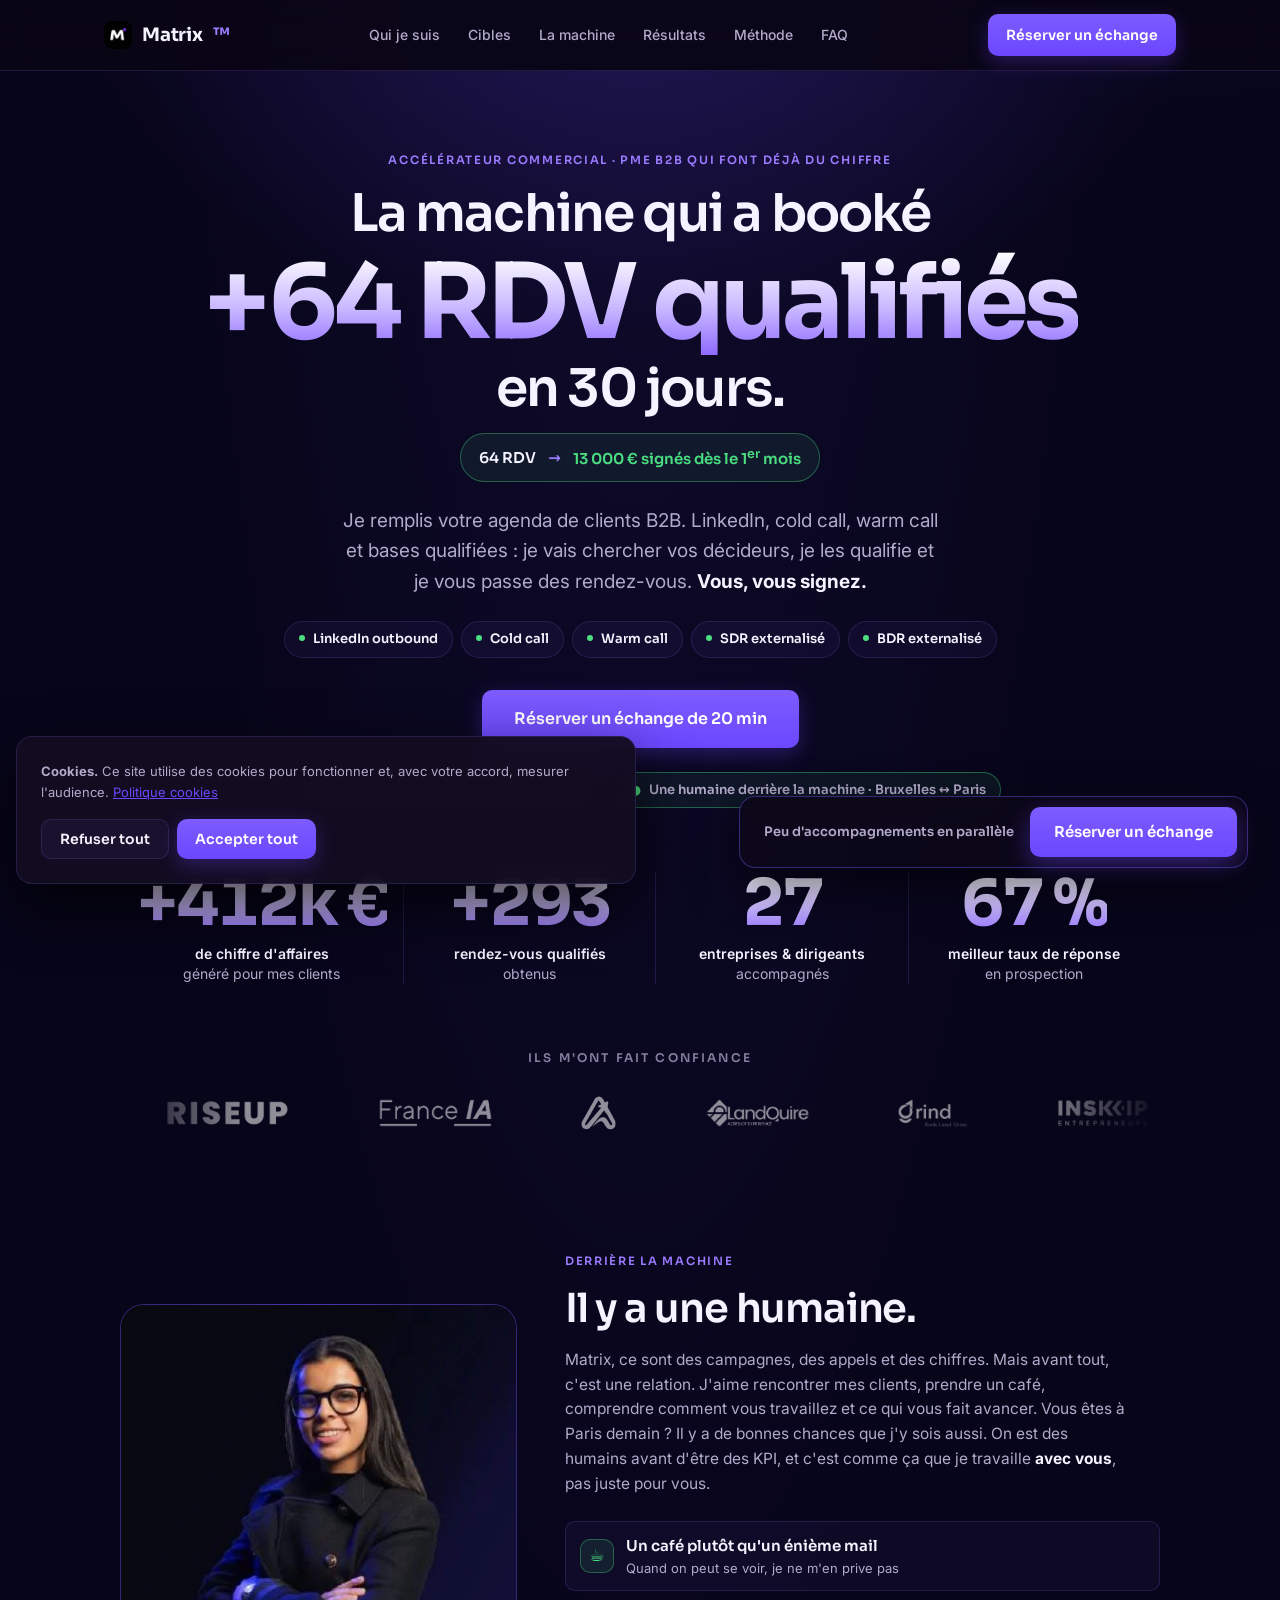
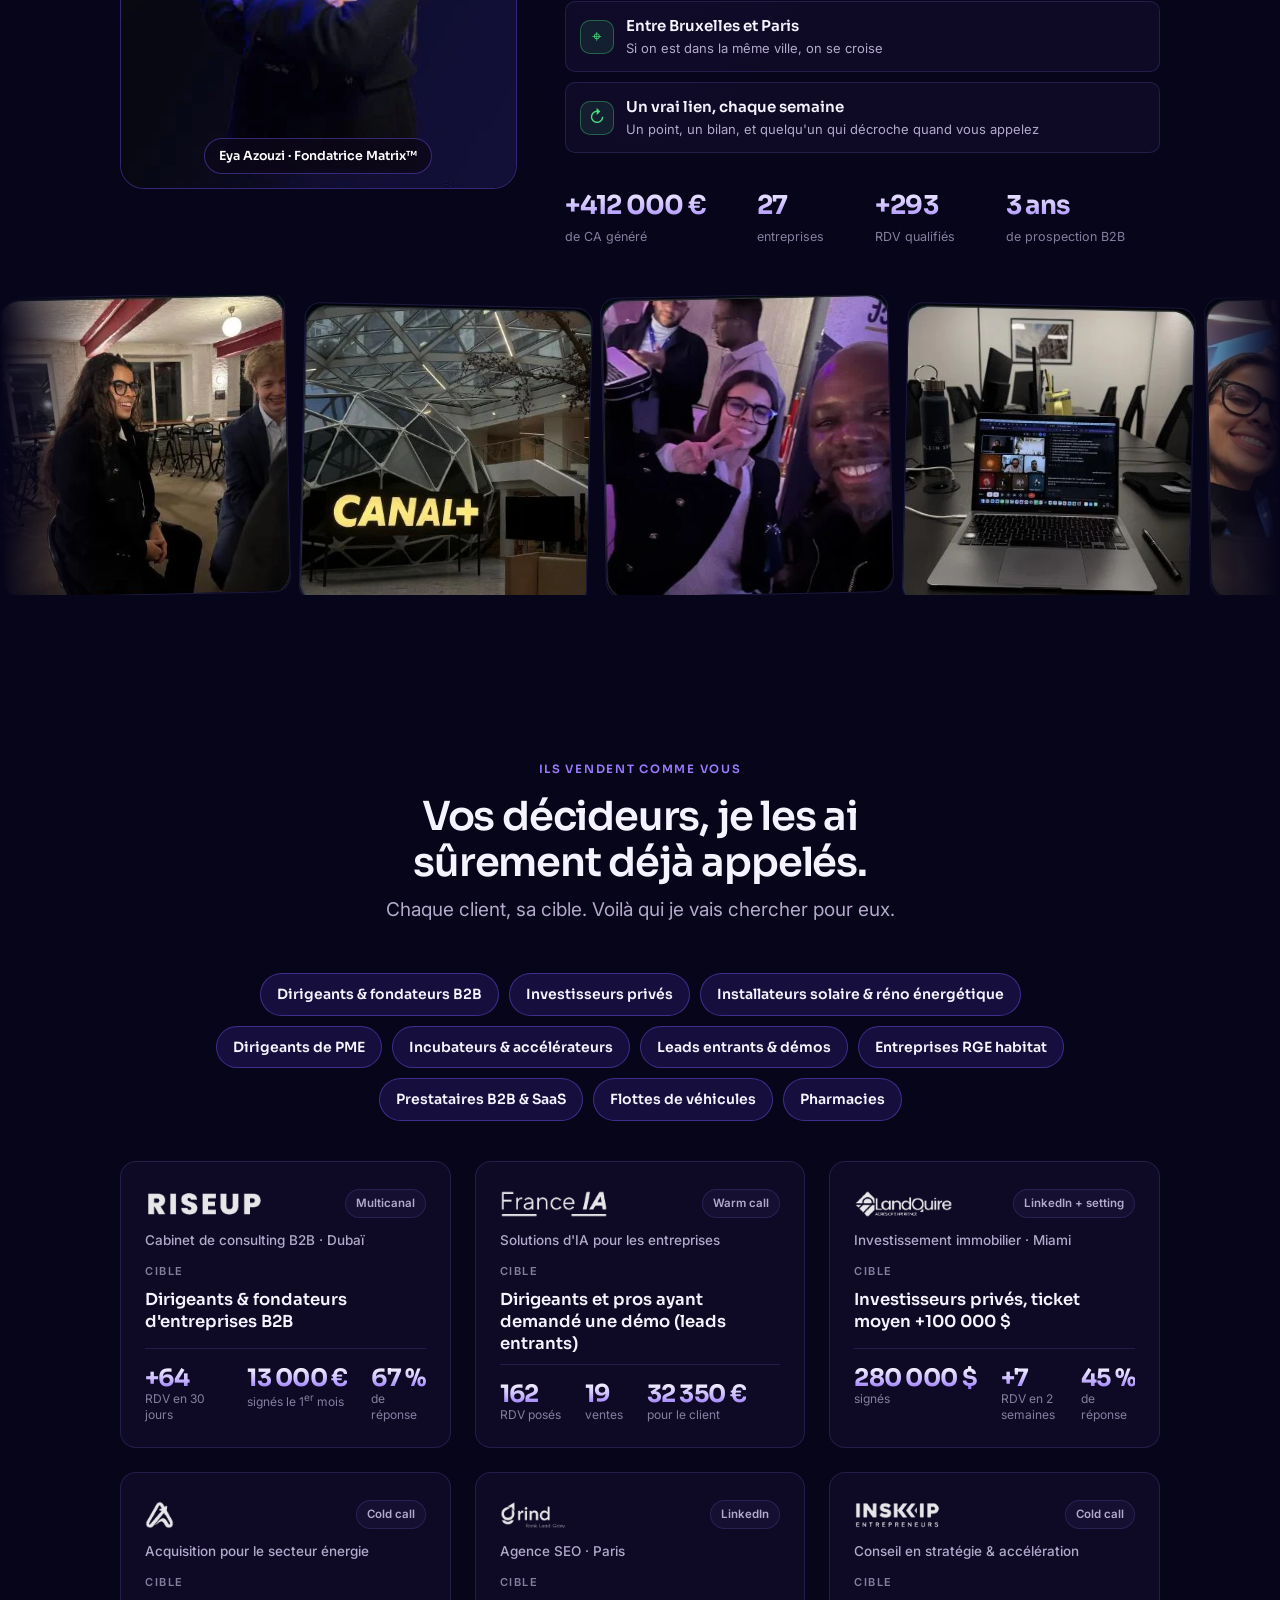
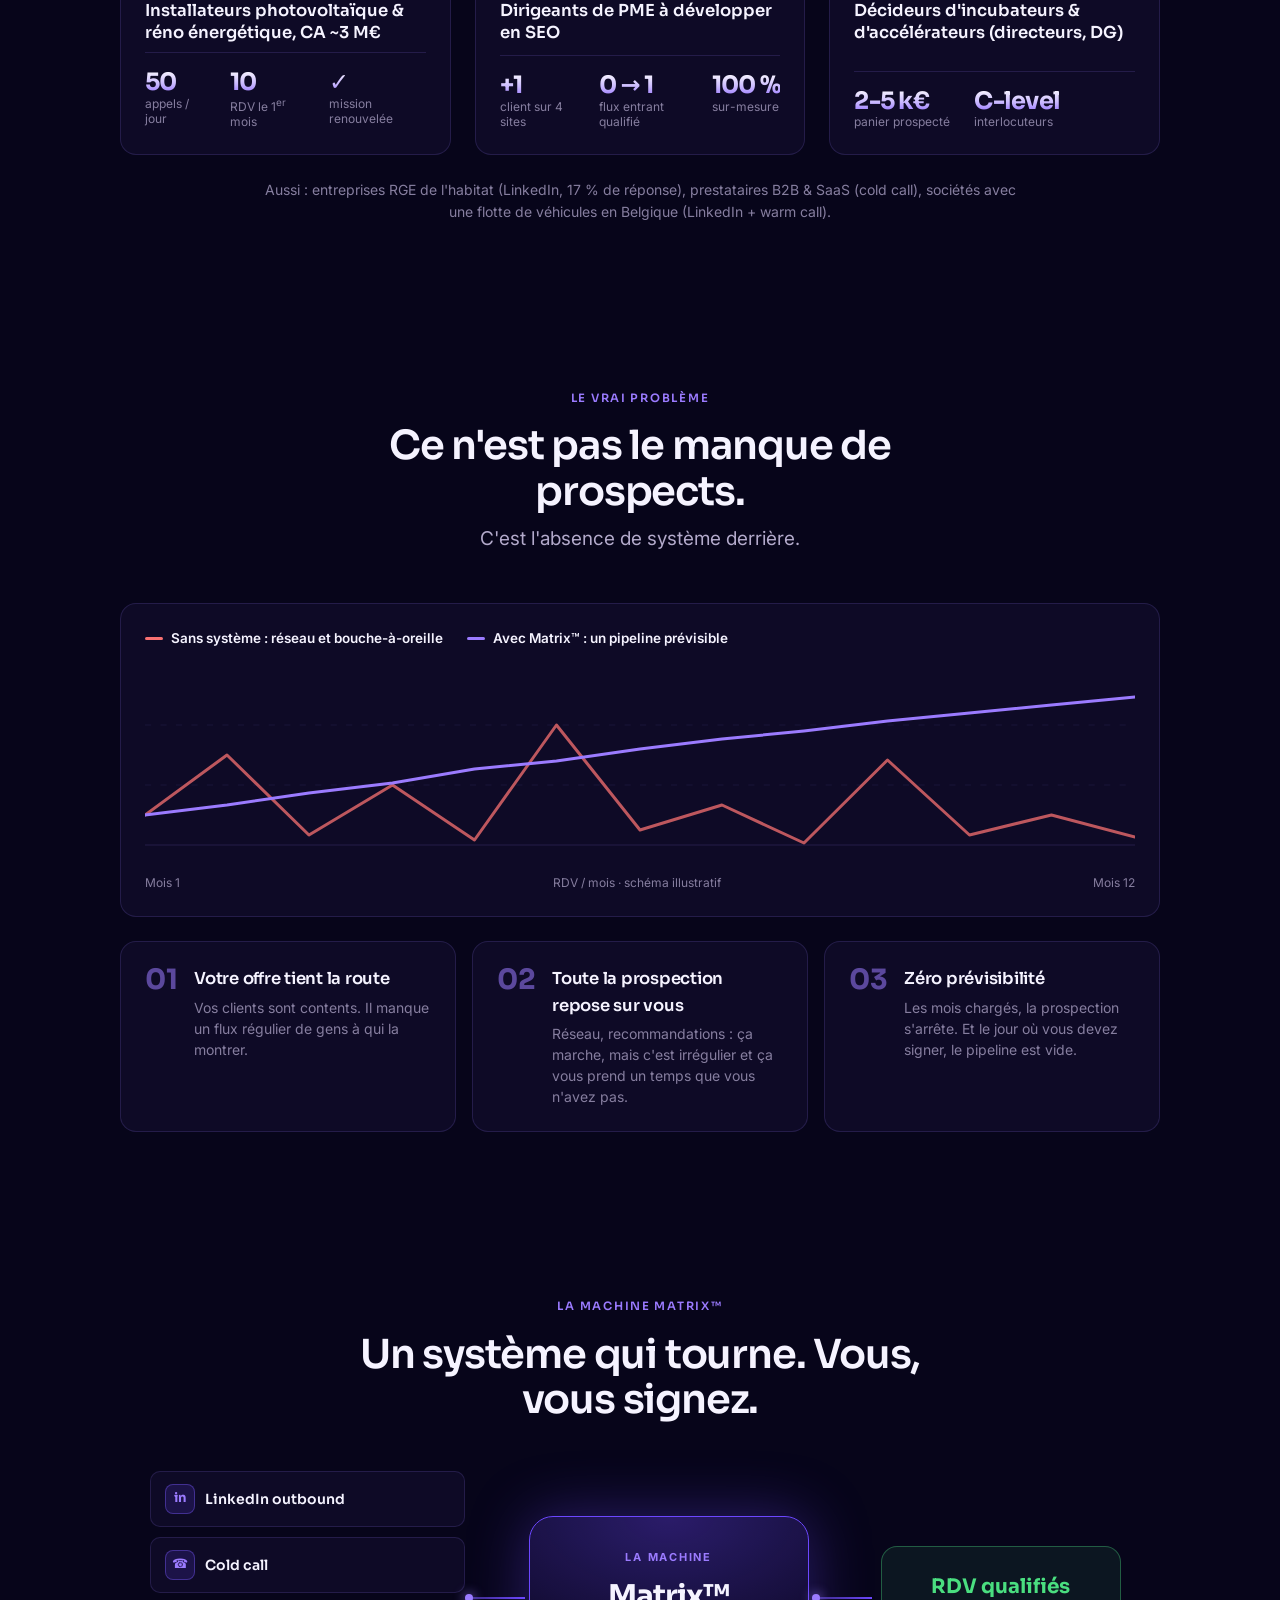
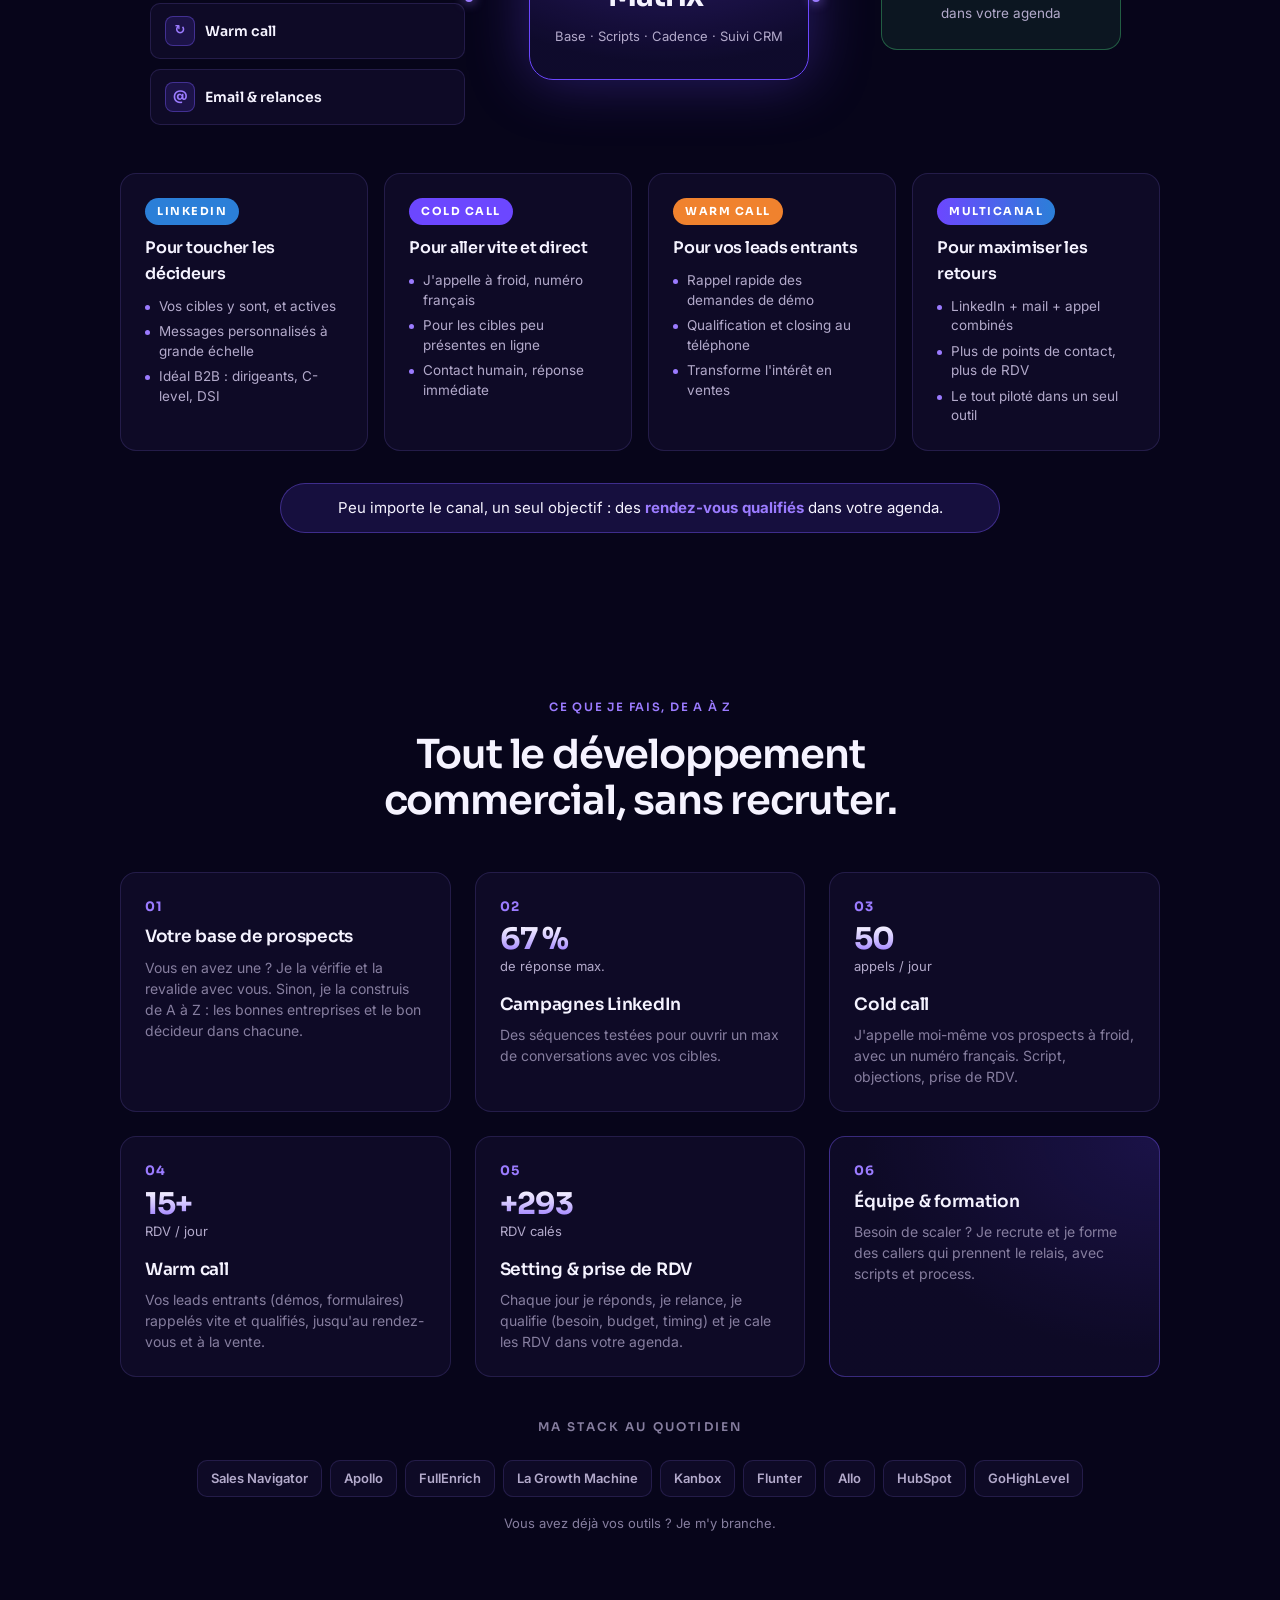
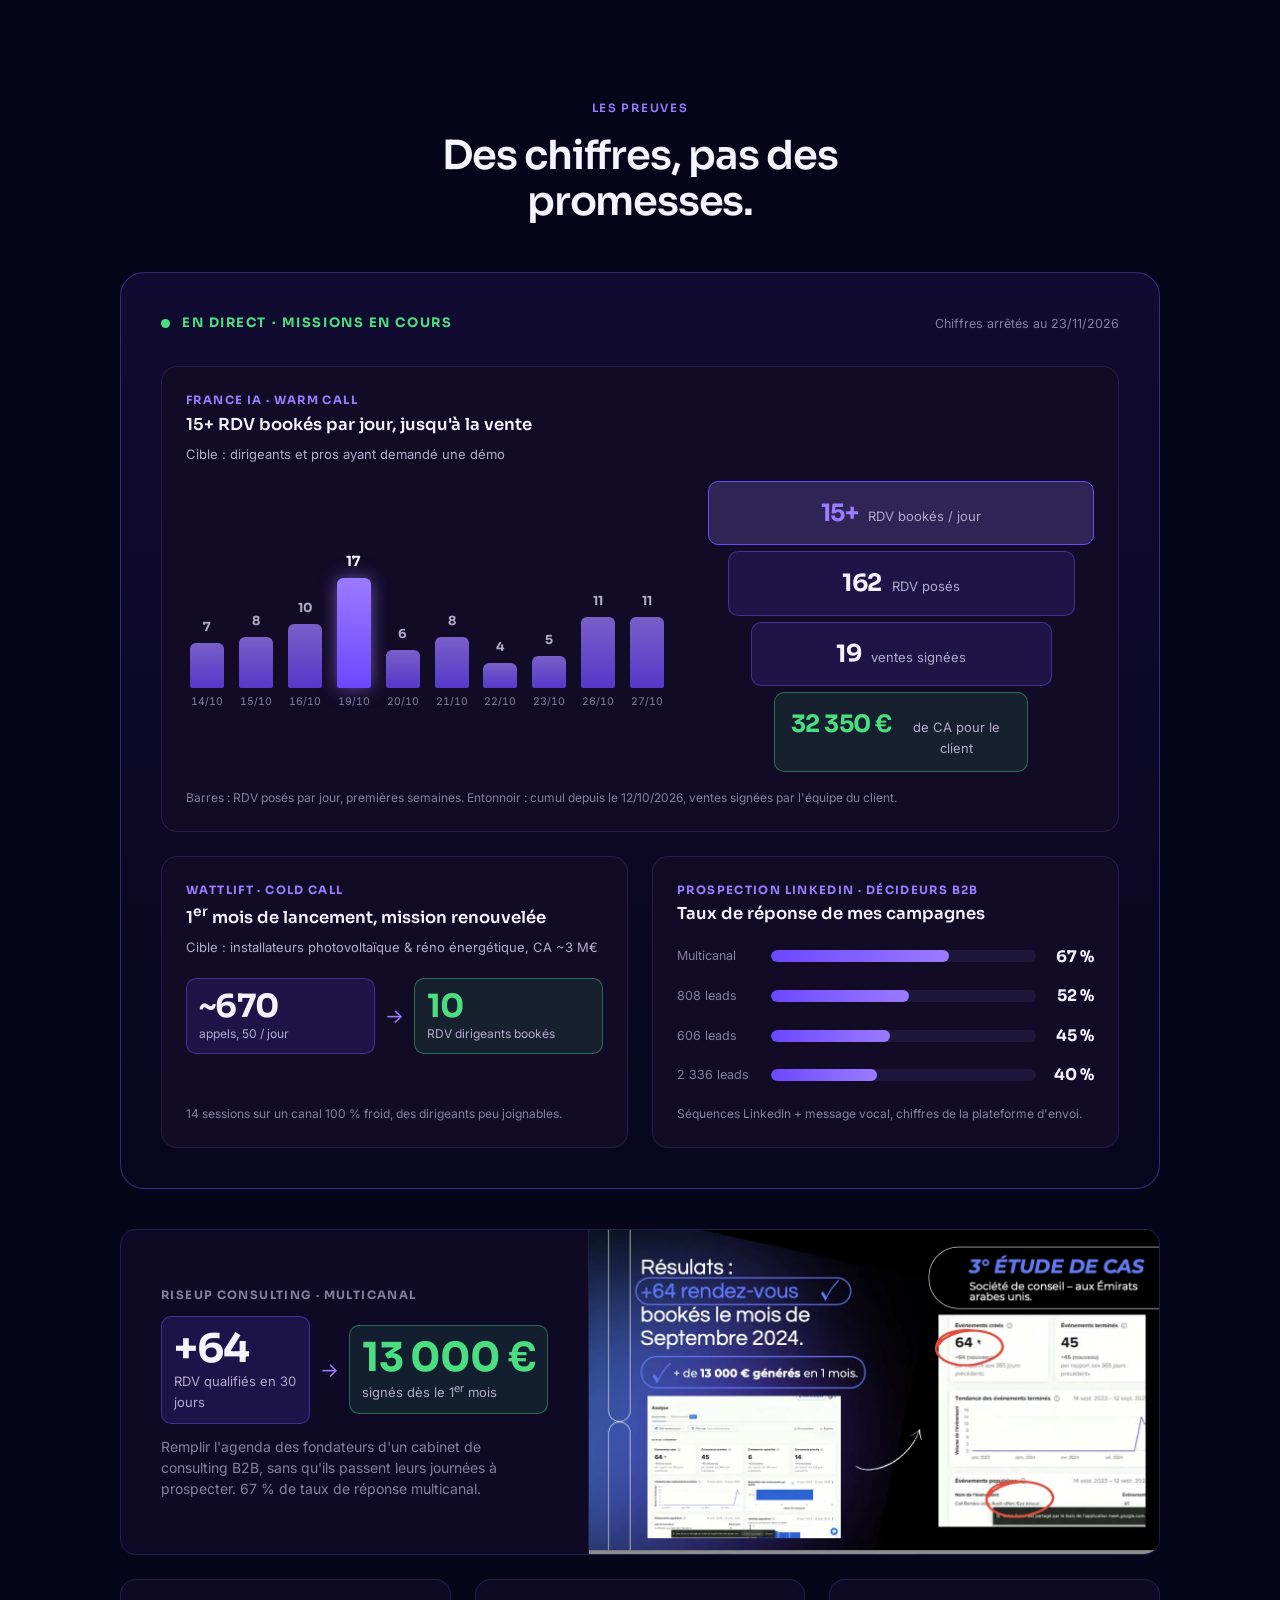
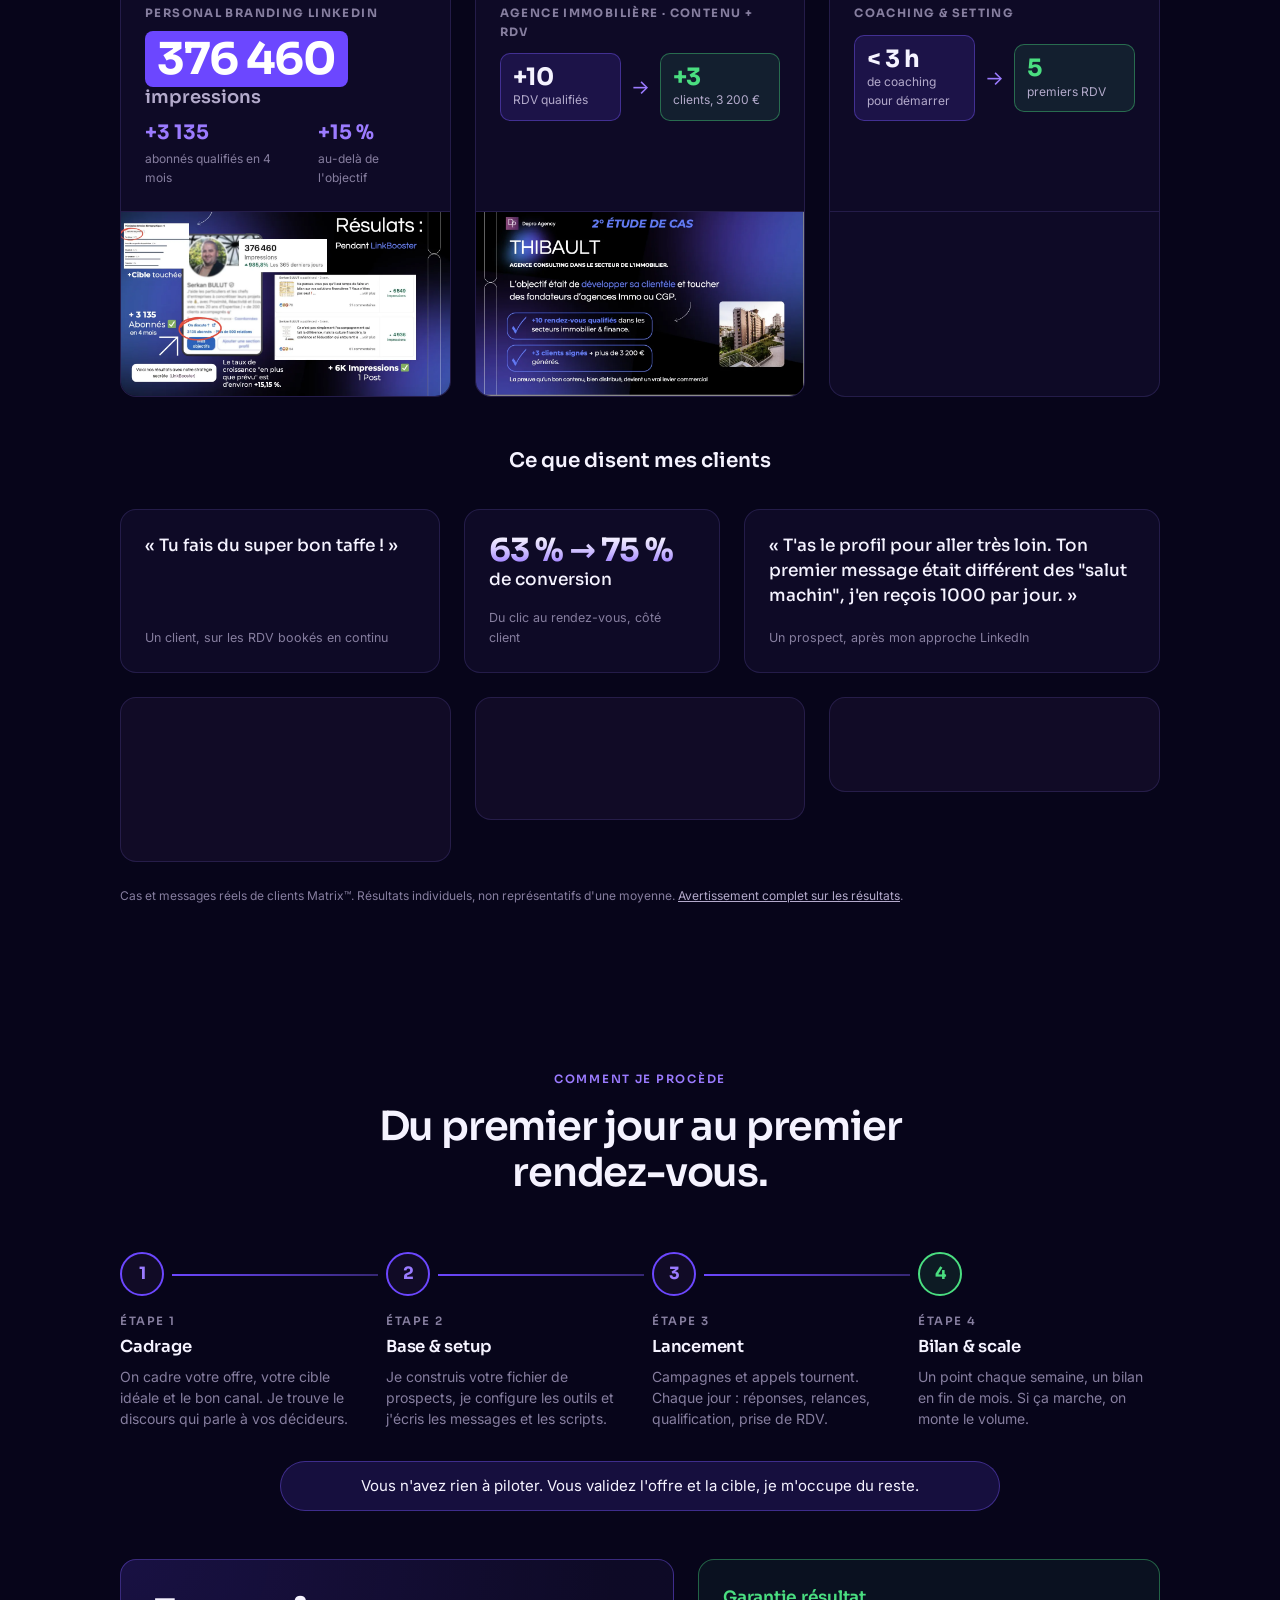
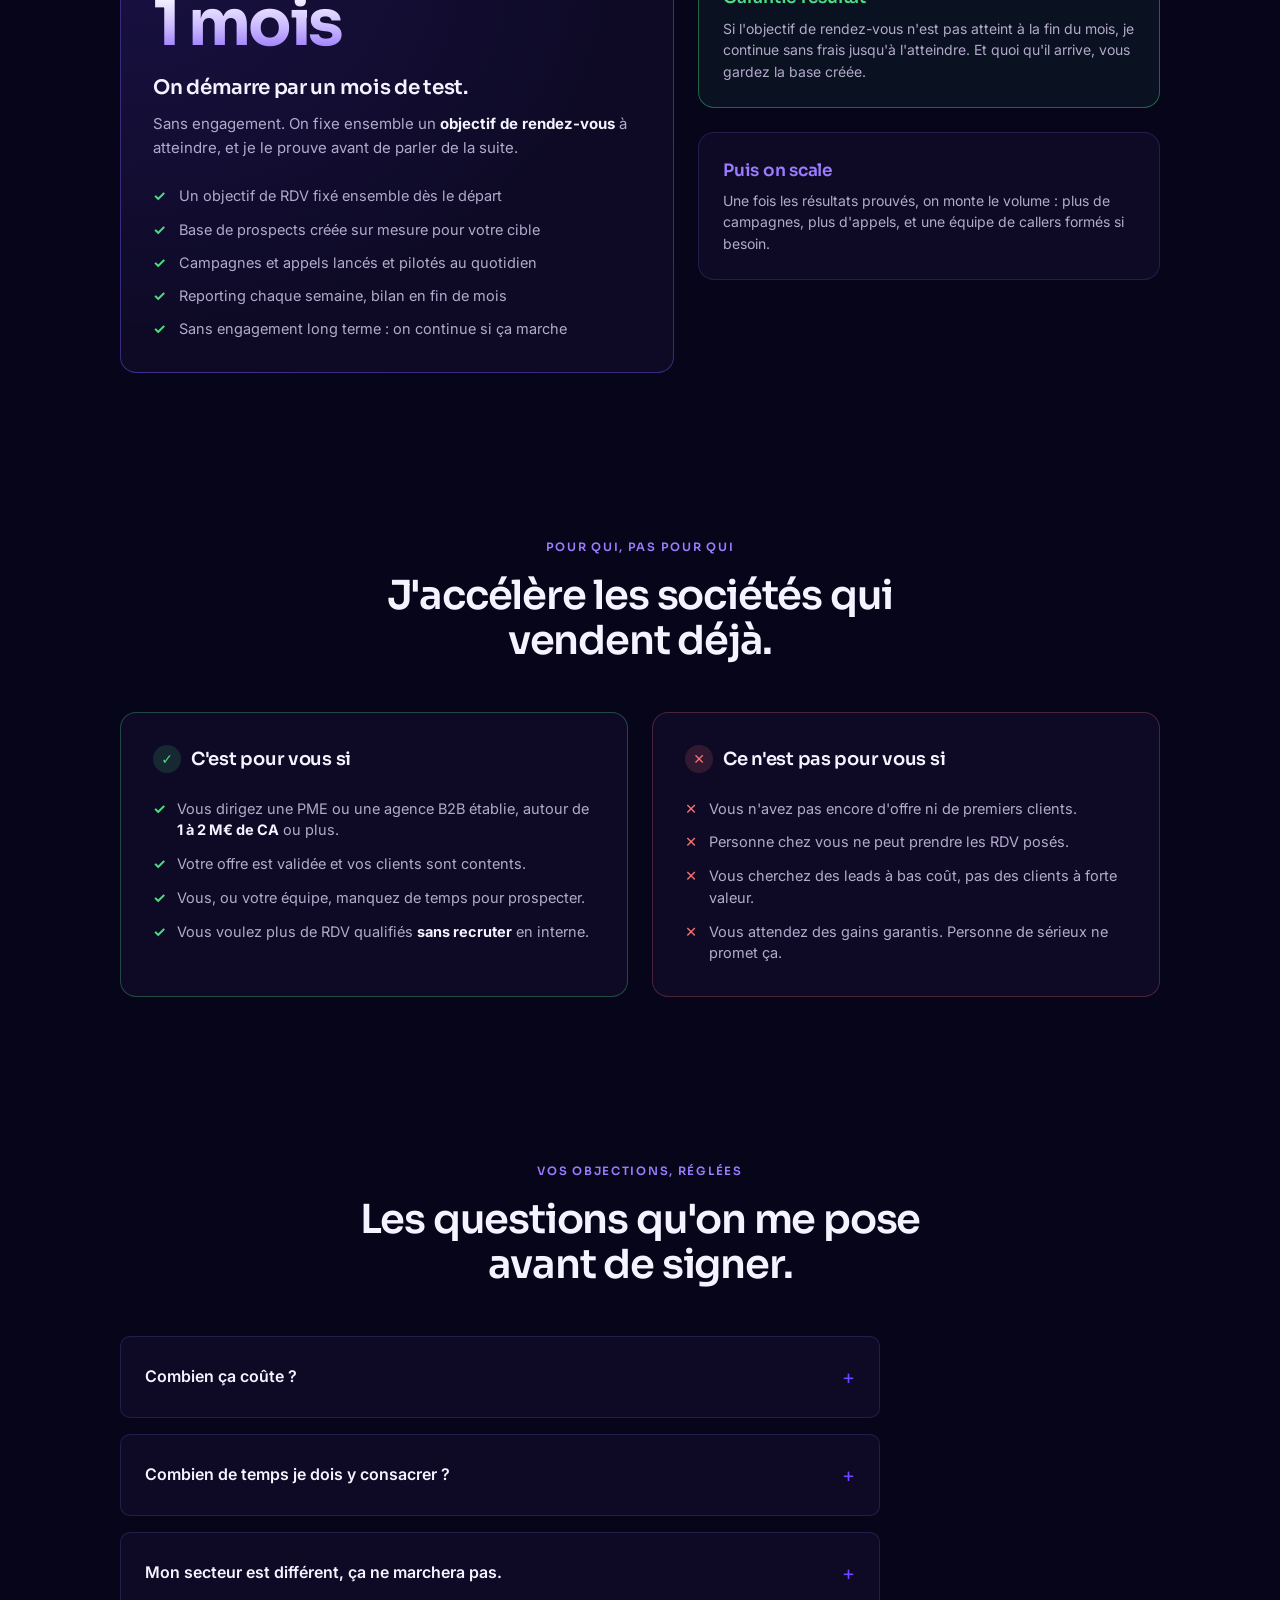
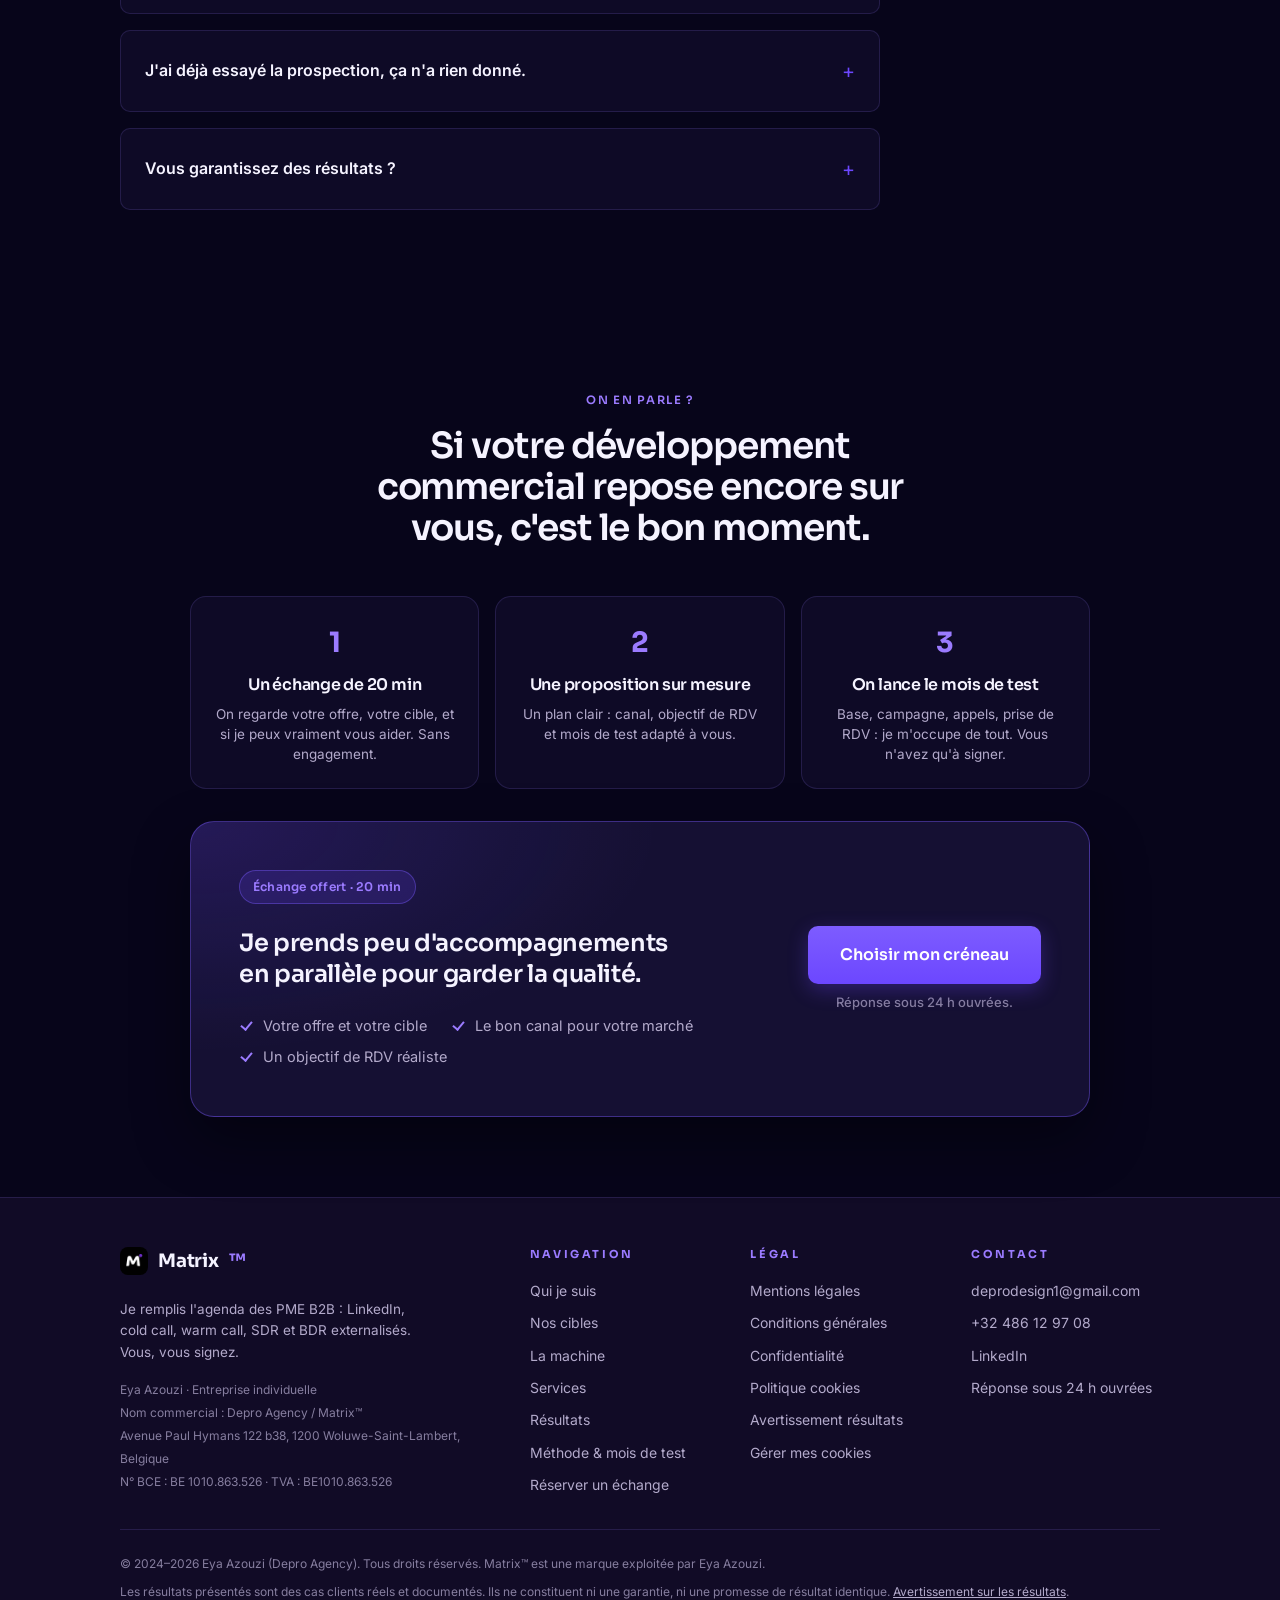
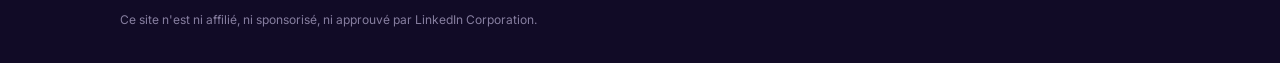
==== site-matrix-V4/index.html @ ac6aaf6f "Ajout du dossier site-matrix-V4 : copie consultable de la V4 + guide de reprise Co-Authored-By: Clau" ====
<!DOCTYPE html>
<html lang="fr">
<head>
  <meta charset="UTF-8">
  <meta name="viewport" content="width=device-width, initial-scale=1.0">
  <meta name="robots" content="noindex, nofollow">

  <title>Site Matrix V4</title>
  <meta name="description" content="Matrix™ remplit l'agenda des PME B2B : LinkedIn, cold call, warm call, SDR et BDR externalisés. +412 000 € générés, +293 RDV qualifiés, 27 entreprises accompagnées.">
  
  <meta name="theme-color" content="#07051a">
  
  <link rel="icon" type="image/png" sizes="32x32" href="assets/img/favicon-32.png">
  <link rel="icon" type="image/png" sizes="512x512" href="assets/img/favicon-512.png">
  <link rel="apple-touch-icon" href="assets/img/apple-touch-icon.png">
  <link rel="preconnect" href="https://fonts.googleapis.com">
  <link rel="preconnect" href="https://fonts.gstatic.com" crossorigin>
  <link rel="preload" as="style" href="https://fonts.googleapis.com/css2?family=Sora:wght@500;600;700&family=Inter:wght@400;500;600&display=swap">
  <link rel="stylesheet" href="https://fonts.googleapis.com/css2?family=Sora:wght@500;600;700&family=Inter:wght@400;500;600&display=swap" media="print" onload="this.media='all'">
  <noscript><link rel="stylesheet" href="https://fonts.googleapis.com/css2?family=Sora:wght@500;600;700&family=Inter:wght@400;500;600&display=swap"></noscript>
  <link rel="preconnect" href="https://app.iclosed.io" crossorigin>
  <link rel="preload" as="image" href="assets/img/riseup.webp" fetchpriority="high">
  <!-- Open Graph -->
  <meta property="og:type" content="website">
  <meta property="og:site_name" content="Matrix™">
  <meta property="og:locale" content="fr_FR">
  <meta property="og:title" content="Matrix™ | Je remplis votre agenda de clients B2B">
  <meta property="og:description" content="Je remplis l'agenda des PME B2B : LinkedIn, cold call, warm call, SDR et BDR externalisés. Vous, vous signez.">
  <meta property="og:url" content="https://matrix-incubateur.be/">
  <meta property="og:image" content="https://matrix-incubateur.be/assets/img/og-image.png">
  <meta property="og:image:width" content="1200">
  <meta property="og:image:height" content="630">
  <meta name="twitter:card" content="summary_large_image">
  <meta name="twitter:title" content="Matrix™ | Je remplis votre agenda de clients B2B">
  <meta name="twitter:description" content="Je remplis l'agenda des PME B2B : LinkedIn, cold call, warm call, SDR et BDR externalisés. Vous, vous signez.">
  <meta name="twitter:image" content="https://matrix-incubateur.be/assets/img/og-image.png">
  <script type="application/ld+json">
  {
    "@context": "https://schema.org",
    "@type": "ProfessionalService",
    "name": "Matrix™",
    "description": "Accélérateur commercial B2B : je remplis l'agenda des PME de rendez-vous qualifiés via LinkedIn, cold call, warm call, SDR et BDR externalisés.",
    "url": "https://matrix-incubateur.be/",
    "email": "deprodesign1@gmail.com",
    "telephone": "+32486129708",
    "founder": { "@type": "Person", "name": "Eya Azouzi" },
    "address": {
      "@type": "PostalAddress",
      "streetAddress": "Avenue Paul Hymans 122 b38",
      "postalCode": "1200",
      "addressLocality": "Woluwe-Saint-Lambert",
      "addressCountry": "BE"
    },
    "vatID": "BE1010.863.526",
    "areaServed": "Europe",
    "sameAs": ["https://www.linkedin.com/in/dpagency-be/"]
  }
  </script>
  <link rel="stylesheet" href="assets/css/main.css?v=12">


  </head>
<body>
<a class="skip-link" href="#main">Aller au contenu</a>

  <header class="site-header">
    <div class="header-inner">
      <a class="brand" href="#" aria-label="Matrix, retour en haut">
        <img src="assets/img/matrix-logo.webp" alt="" width="26" height="26" decoding="async">
        Matrix<span>™</span>
      </a>
      <nav class="header-nav" aria-label="Navigation principale">
        <a href="#terrain">Qui je suis</a>
        <a href="#cibles">Cibles</a>
        <a href="#systeme">La machine</a>
        <a href="#preuves">Résultats</a>
        <a href="#demarrage">Méthode</a>
        <a href="#faq">FAQ</a>
      </nav>
      <div class="header-actions">
        <a class="btn btn-primary btn-sm header-cta" target="_blank" href="https://app.iclosed.io/e/matrix/matrix" rel="noopener">Réserver un échange</a>
        <button class="nav-toggle" id="nav-toggle" aria-label="Ouvrir le menu" aria-expanded="false" aria-controls="mobile-nav">
          <span></span><span></span><span></span>
        </button>
      </div>
    </div>
    <div class="scroll-progress"><span id="scroll-progress"></span></div>
    <nav class="mobile-nav" id="mobile-nav" aria-label="Navigation mobile">
      <a href="#terrain">Qui je suis</a>
        <a href="#cibles">Cibles</a>
      <a href="#systeme">La machine</a>
      <a href="#preuves">Résultats</a>
      <a href="#demarrage">Méthode</a>
      <a href="#faq">FAQ</a>
      <a class="btn btn-primary" target="_blank" href="https://app.iclosed.io/e/matrix/matrix" rel="noopener">Réserver un échange</a>
    </nav>
  </header>

  <main id="main">

    <!-- HERO -->
    <section class="hero" aria-label="Présentation">
      <div class="container">
        <div class="hero-center">
          <span class="eyebrow">Accélérateur commercial · PME B2B qui font déjà du chiffre</span>
          <h1>La machine qui a booké <em class="hero-num"><span class="plus">+</span><span class="count" data-target="64">64</span> RDV qualifiés</em> en 30 jours.</h1>
          <p class="hero-link"><span class="hl-from">64 RDV</span><span class="hl-arrow" aria-hidden="true">→</span><span class="hl-to">13 000 € signés dès le 1<sup>er</sup> mois</span></p>
          <p class="lead">Je remplis votre agenda de clients B2B. LinkedIn, cold call, warm call et bases qualifiées : je vais chercher vos décideurs, je les qualifie et je vous passe des rendez-vous. <strong>Vous, vous signez.</strong></p>
          <ul class="channels" aria-label="Canaux de la machine Matrix">
            <li>LinkedIn outbound</li><li>Cold call</li><li>Warm call</li><li>SDR externalisé</li><li>BDR externalisé</li>
          </ul>
          <div class="hero-cta-row">
            <a class="btn btn-primary btn-lg" target="_blank" href="https://app.iclosed.io/e/matrix/matrix" rel="noopener">Réserver un échange de 20 min</a>
          </div>
          <div class="hero-badges"><p class="hero-badge"><span aria-hidden="true">★</span> TOP 20 Favikon Belgium · catégorie Sales</p><p class="hero-badge hb-terrain"><span aria-hidden="true">●</span> Une humaine derrière la machine · Bruxelles ↔ Paris</p></div>
        </div>

        <div class="stats reveal" aria-label="Chiffres clés">
          <div class="stat"><strong><span class="plus">+</span><span class="count" data-target="412">412</span>k&nbsp;€</strong><span><b>de chiffre d'affaires</b> généré pour mes clients</span></div>
          <div class="stat"><strong><span class="plus">+</span><span class="count" data-target="293">293</span></strong><span><b>rendez-vous qualifiés</b> obtenus</span></div>
          <div class="stat"><strong><span class="count" data-target="27">27</span></strong><span><b>entreprises &amp; dirigeants</b> accompagnés</span></div>
          <div class="stat"><strong><span class="count" data-target="67">67</span>&nbsp;%</strong><span><b>meilleur taux de réponse</b> en prospection</span></div>
        </div>

        <div class="logos" aria-label="Ils m'ont fait confiance">
          <p class="logos-title">Ils m'ont fait confiance</p>
          <div class="logos-viewport">
            <ul class="logos-track">
              <li><img src="assets/img/logos/riseup.webp" alt="Riseup Consulting" width="102" height="24"></li>
              <li><img src="assets/img/logos/franceia.webp" alt="France IA" width="108" height="28"></li>
              <li><img src="assets/img/logos/wattlift.webp" alt="Wattlift" width="34" height="33" class="lg-sq"></li>
              <li><img src="assets/img/logos/landquire.webp" alt="LandQuire" width="112" height="32"></li>
              <li><img src="assets/img/logos/grind.webp" alt="Grind Agency" width="82" height="34"></li>
              <li><img src="assets/img/logos/inskip.webp" alt="Inskip Entrepreneurs" width="94" height="30"></li>
              <li><img src="assets/img/logos/nexum.webp" alt="Nexum Technologies" width="95" height="30"></li>
              <li><img src="assets/img/logos/helvo.webp" alt="Helvo" width="96" height="26"></li>
              <li><img src="assets/img/logos/lifedream.webp" alt="Life &amp; Dream ASBL" width="34" height="44" class="lg-sq"></li>
              <li aria-hidden="true"><img src="assets/img/logos/riseup.webp" alt="" width="102" height="24"></li>
              <li aria-hidden="true"><img src="assets/img/logos/franceia.webp" alt="" width="108" height="28"></li>
              <li aria-hidden="true"><img src="assets/img/logos/wattlift.webp" alt="" width="34" height="33" class="lg-sq"></li>
              <li aria-hidden="true"><img src="assets/img/logos/landquire.webp" alt="" width="112" height="32"></li>
              <li aria-hidden="true"><img src="assets/img/logos/grind.webp" alt="" width="82" height="34"></li>
              <li aria-hidden="true"><img src="assets/img/logos/inskip.webp" alt="" width="94" height="30"></li>
              <li aria-hidden="true"><img src="assets/img/logos/nexum.webp" alt="" width="95" height="30"></li>
              <li aria-hidden="true"><img src="assets/img/logos/helvo.webp" alt="" width="96" height="26"></li>
              <li aria-hidden="true"><img src="assets/img/logos/lifedream.webp" alt="" width="34" height="44" class="lg-sq"></li>
            </ul>
          </div>
        </div>
      </div>
    </section>

    <!-- SUR LE TERRAIN -->
    <section id="terrain" aria-label="Derrière la machine">
      <div class="container">
        <div class="founder reveal">
          <div class="founder-photo">
            <img src="assets/img/eya-azouzi.webp" alt="Eya Azouzi, fondatrice de Matrix" width="400" height="490" loading="lazy" decoding="async">
            <span class="founder-tag">Eya Azouzi · Fondatrice Matrix™</span>
          </div>
          <div class="founder-body">
            <span class="eyebrow">Derrière la machine</span>
            <h2>Il y a une humaine.</h2>
            <p class="founder-text">Matrix, ce sont des campagnes, des appels et des chiffres. Mais avant tout, c'est une relation. J'aime rencontrer mes clients, prendre un café, comprendre comment vous travaillez et ce qui vous fait avancer. Vous êtes à Paris demain ? Il y a de bonnes chances que j'y sois aussi. On est des humains avant d'être des KPI, et c'est comme ça que je travaille <b>avec vous</b>, pas juste pour vous.</p>
            <ul class="terrain-points">
              <li><span class="tp-ico" aria-hidden="true">☕</span><div><b>Un café plutôt qu'un énième mail</b><span>Quand on peut se voir, je ne m'en prive pas</span></div></li>
              <li><span class="tp-ico" aria-hidden="true">⌖</span><div><b>Entre Bruxelles et Paris</b><span>Si on est dans la même ville, on se croise</span></div></li>
              <li><span class="tp-ico" aria-hidden="true">↻</span><div><b>Un vrai lien, chaque semaine</b><span>Un point, un bilan, et quelqu'un qui décroche quand vous appelez</span></div></li>
            </ul>
            <div class="founder-kpis">
              <div><strong>+412 000 €</strong><span>de CA généré</span></div>
              <div><strong>27</strong><span>entreprises</span></div>
              <div><strong>+293</strong><span>RDV qualifiés</span></div>
              <div><strong>3 ans</strong><span>de prospection B2B</span></div>
            </div>
          </div>
        </div>
      </div>
      <div class="photo-band reveal" aria-label="Photos avec mes clients et sur le terrain">
        <ul class="photo-track">
          <li><img src="assets/img/terrain-1.webp" alt="Rendez-vous client en face à face" width="374" height="390"></li>
          <li><img src="assets/img/terrain-5.webp" alt="Rendez-vous chez CANAL+" width="374" height="390"></li>
          <li><img src="assets/img/terrain-2.webp" alt="Événement networking" width="374" height="390"></li>
          <li><img src="assets/img/terrain-4.webp" alt="Session d'appels en visio avec un client" width="374" height="390"></li>
          <li><img src="assets/img/terrain-3.webp" alt="Salon professionnel" width="374" height="390"></li>
          <li><img src="assets/img/terrain-6.webp" alt="Dîner d'affaires" width="374" height="390"></li>
          <li aria-hidden="true"><img src="assets/img/terrain-1.webp" alt="" width="374" height="390"></li>
          <li aria-hidden="true"><img src="assets/img/terrain-5.webp" alt="" width="374" height="390"></li>
          <li aria-hidden="true"><img src="assets/img/terrain-2.webp" alt="" width="374" height="390"></li>
          <li aria-hidden="true"><img src="assets/img/terrain-4.webp" alt="" width="374" height="390"></li>
          <li aria-hidden="true"><img src="assets/img/terrain-3.webp" alt="" width="374" height="390"></li>
          <li aria-hidden="true"><img src="assets/img/terrain-6.webp" alt="" width="374" height="390"></li>
        </ul>
      </div>
    </section>

    <!-- CIBLES -->
    <section id="cibles" aria-label="Les cibles déjà prospectées">
      <div class="container">
        <div class="section-head reveal">
          <span class="eyebrow">Ils vendent comme vous</span>
          <h2>Vos décideurs, je les ai sûrement déjà appelés.</h2>
          <p class="lead">Chaque client, sa cible. Voilà qui je vais chercher pour eux.</p>
        </div>

        <ul class="sector-cloud reveal" aria-label="Cibles déjà prospectées">
          <li>Dirigeants &amp; fondateurs B2B</li><li>Investisseurs privés</li><li>Installateurs solaire &amp; réno énergétique</li>
          <li>Dirigeants de PME</li><li>Incubateurs &amp; accélérateurs</li><li>Leads entrants &amp; démos</li>
          <li>Entreprises RGE habitat</li><li>Prestataires B2B &amp; SaaS</li><li>Flottes de véhicules</li><li>Pharmacies</li>
        </ul>

        <div class="icp-cards">
          <article class="card icp-card reveal">
            <div class="ic-head"><img src="assets/img/logos/riseup.webp" alt="Riseup Consulting" width="102" height="24" loading="lazy"><span class="ic-chan">Multicanal</span></div>
            <p class="ic-sector">Cabinet de consulting B2B · Dubaï</p>
            <p class="ic-label">Cible</p>
            <p class="ic-target">Dirigeants &amp; fondateurs d'entreprises B2B</p>
            <div class="ic-kpis">
              <div><strong>+64</strong><span>RDV en 30 jours</span></div>
              <div><strong>13 000 €</strong><span>signés le 1<sup>er</sup> mois</span></div>
              <div><strong>67 %</strong><span>de réponse</span></div>
            </div>
          </article>
          <article class="card icp-card reveal">
            <div class="ic-head"><img src="assets/img/logos/franceia.webp" alt="France IA" width="108" height="28" loading="lazy"><span class="ic-chan">Warm call</span></div>
            <p class="ic-sector">Solutions d'IA pour les entreprises</p>
            <p class="ic-label">Cible</p>
            <p class="ic-target">Dirigeants et pros ayant demandé une démo (leads entrants)</p>
            <div class="ic-kpis">
              <div><strong>162</strong><span>RDV posés</span></div>
              <div><strong>19</strong><span>ventes</span></div>
              <div><strong>32 350 €</strong><span>pour le client</span></div>
            </div>
          </article>
          <article class="card icp-card reveal">
            <div class="ic-head"><img src="assets/img/logos/landquire.webp" alt="LandQuire" width="112" height="32" loading="lazy"><span class="ic-chan">LinkedIn + setting</span></div>
            <p class="ic-sector">Investissement immobilier · Miami</p>
            <p class="ic-label">Cible</p>
            <p class="ic-target">Investisseurs privés, ticket moyen +100 000 $</p>
            <div class="ic-kpis">
              <div><strong>280 000 $</strong><span>signés</span></div>
              <div><strong>+7</strong><span>RDV en 2 semaines</span></div>
              <div><strong>45 %</strong><span>de réponse</span></div>
            </div>
          </article>
          <article class="card icp-card reveal">
            <div class="ic-head"><img src="assets/img/logos/wattlift.webp" alt="Wattlift" width="34" height="33" loading="lazy"><span class="ic-chan">Cold call</span></div>
            <p class="ic-sector">Acquisition pour le secteur énergie</p>
            <p class="ic-label">Cible</p>
            <p class="ic-target">Installateurs photovoltaïque &amp; réno énergétique, CA ~3 M€</p>
            <div class="ic-kpis">
              <div><strong>50</strong><span>appels / jour</span></div>
              <div><strong>10</strong><span>RDV le 1<sup>er</sup> mois</span></div>
              <div><strong>✓</strong><span>mission renouvelée</span></div>
            </div>
          </article>
          <article class="card icp-card reveal">
            <div class="ic-head"><img src="assets/img/logos/grind.webp" alt="Grind Agency" width="82" height="34" loading="lazy"><span class="ic-chan">LinkedIn</span></div>
            <p class="ic-sector">Agence SEO · Paris</p>
            <p class="ic-label">Cible</p>
            <p class="ic-target">Dirigeants de PME à développer en SEO</p>
            <div class="ic-kpis">
              <div><strong>+1</strong><span>client sur 4 sites</span></div>
              <div><strong>0 → 1</strong><span>flux entrant qualifié</span></div>
              <div><strong>100 %</strong><span>sur-mesure</span></div>
            </div>
          </article>
          <article class="card icp-card reveal">
            <div class="ic-head"><img src="assets/img/logos/inskip.webp" alt="Inskip Entrepreneurs" width="94" height="30" loading="lazy"><span class="ic-chan">Cold call</span></div>
            <p class="ic-sector">Conseil en stratégie &amp; accélération</p>
            <p class="ic-label">Cible</p>
            <p class="ic-target">Décideurs d'incubateurs &amp; d'accélérateurs (directeurs, DG)</p>
            <div class="ic-kpis">
              <div><strong>2-5 k€</strong><span>panier prospecté</span></div>
              <div><strong>C-level</strong><span>interlocuteurs</span></div>
            </div>
          </article>
        </div>
        <p class="ic-more reveal">Aussi : entreprises RGE de l'habitat (LinkedIn, 17 % de réponse), prestataires B2B &amp; SaaS (cold call), sociétés avec une flotte de véhicules en Belgique (LinkedIn + warm call).</p>
      </div>
    </section>

    <!-- LE PROBLÈME -->
    <section id="probleme" aria-label="Le problème">
      <div class="container">
        <div class="section-head reveal">
          <span class="eyebrow">Le vrai problème</span>
          <h2>Ce n'est pas le manque de prospects.</h2>
          <p class="lead">C'est l'absence de système derrière.</p>
        </div>

        <figure class="pipe-chart card reveal" aria-label="Schéma : RDV par mois, sans système puis avec un système">
          <div class="pipe-legend">
            <span class="lg lg-red">Sans système : réseau et bouche-à-oreille</span>
            <span class="lg lg-accent">Avec Matrix™ : un pipeline prévisible</span>
          </div>
          <svg viewBox="0 0 640 200" role="img" aria-hidden="true" preserveAspectRatio="none">
            <line x1="0" y1="180" x2="640" y2="180" class="ax"/>
            <line x1="0" y1="120" x2="640" y2="120" class="grid"/>
            <line x1="0" y1="60" x2="640" y2="60" class="grid"/>
            <polyline class="ln-red" points="0,150 53,90 106,170 160,120 213,175 266,60 320,165 373,140 426,178 480,95 533,170 586,150 640,172"/>
            <polyline class="ln-accent" points="0,150 53,140 106,128 160,118 213,104 266,96 320,84 373,74 426,66 480,56 533,48 586,40 640,32"/>
          </svg>
          <figcaption class="pipe-axis"><span>Mois 1</span><span>RDV / mois · schéma illustratif</span><span>Mois 12</span></figcaption>
        </figure>

        <div class="pain-grid">
          <article class="card pain reveal">
            <span class="pain-num">01</span>
            <div>
              <h3>Votre offre tient la route</h3>
              <p>Vos clients sont contents. Il manque un flux régulier de gens à qui la montrer.</p>
            </div>
          </article>
          <article class="card pain reveal">
            <span class="pain-num">02</span>
            <div>
              <h3>Toute la prospection repose sur vous</h3>
              <p>Réseau, recommandations : ça marche, mais c'est irrégulier et ça vous prend un temps que vous n'avez pas.</p>
            </div>
          </article>
          <article class="card pain reveal">
            <span class="pain-num">03</span>
            <div>
              <h3>Zéro prévisibilité</h3>
              <p>Les mois chargés, la prospection s'arrête. Et le jour où vous devez signer, le pipeline est vide.</p>
            </div>
          </article>
        </div>
      </div>
    </section>

    <!-- LA MACHINE -->
    <section id="systeme" aria-label="La machine Matrix">
      <div class="container">
        <div class="section-head reveal">
          <span class="eyebrow">La machine Matrix™</span>
          <h2>Un système qui tourne. Vous, vous signez.</h2>
        </div>
        <figure class="machine reveal" aria-label="Schéma : les canaux alimentent la machine Matrix, qui remplit votre agenda de RDV qualifiés">
          <ul class="m-inputs">
            <li><span class="m-ico" aria-hidden="true">in</span>LinkedIn outbound</li>
            <li><span class="m-ico" aria-hidden="true">☎</span>Cold call</li>
            <li><span class="m-ico" aria-hidden="true">↻</span>Warm call</li>
            <li><span class="m-ico" aria-hidden="true">@</span>Email &amp; relances</li>
          </ul>
          <div class="m-wire" aria-hidden="true"></div>
          <div class="m-core">
            <span class="m-core-tag">La machine</span>
            <strong>Matrix™</strong>
            <span class="m-core-sub">Base · Scripts · Cadence · Suivi CRM</span>
          </div>
          <div class="m-wire m-wire-out" aria-hidden="true"></div>
          <div class="m-out">
            <strong>RDV qualifiés</strong>
            <span>dans votre agenda</span>
          </div>
        </figure>

        <div class="chan-grid">
          <article class="card chan reveal">
            <span class="chan-tag ct-li">LinkedIn</span>
            <h3>Pour toucher les décideurs</h3>
            <ul><li>Vos cibles y sont, et actives</li><li>Messages personnalisés à grande échelle</li><li>Idéal B2B : dirigeants, C-level, DSI</li></ul>
          </article>
          <article class="card chan reveal">
            <span class="chan-tag ct-cold">Cold call</span>
            <h3>Pour aller vite et direct</h3>
            <ul><li>J'appelle à froid, numéro français</li><li>Pour les cibles peu présentes en ligne</li><li>Contact humain, réponse immédiate</li></ul>
          </article>
          <article class="card chan reveal">
            <span class="chan-tag ct-warm">Warm call</span>
            <h3>Pour vos leads entrants</h3>
            <ul><li>Rappel rapide des demandes de démo</li><li>Qualification et closing au téléphone</li><li>Transforme l'intérêt en ventes</li></ul>
          </article>
          <article class="card chan reveal">
            <span class="chan-tag ct-multi">Multicanal</span>
            <h3>Pour maximiser les retours</h3>
            <ul><li>LinkedIn + mail + appel combinés</li><li>Plus de points de contact, plus de RDV</li><li>Le tout piloté dans un seul outil</li></ul>
          </article>
        </div>
        <p class="pill-note reveal">Peu importe le canal, un seul objectif : des <b>rendez-vous qualifiés</b> dans votre agenda.</p>
      </div>
    </section>

    <!-- CE QUE JE FAIS -->
    <section id="offres" aria-label="Ce que je fais de A à Z">
      <div class="container">
        <div class="section-head reveal">
          <span class="eyebrow">Ce que je fais, de A à Z</span>
          <h2>Tout le développement commercial, sans recruter.</h2>
        </div>
        <div class="offer-grid">
          <article class="card offer reveal">
            <span class="offer-num">01</span>
            <h3>Votre base de prospects</h3>
            <p>Vous en avez une ? Je la vérifie et la revalide avec vous. Sinon, je la construis de A à Z : les bonnes entreprises et le bon décideur dans chacune.</p>
          </article>
          <article class="card offer reveal">
            <span class="offer-num">02</span>
            <span class="offer-kpi"><b>67 %</b> de réponse max.</span>
            <h3>Campagnes LinkedIn</h3>
            <p>Des séquences testées pour ouvrir un max de conversations avec vos cibles.</p>
          </article>
          <article class="card offer reveal">
            <span class="offer-num">03</span>
            <span class="offer-kpi"><b>50</b> appels / jour</span>
            <h3>Cold call</h3>
            <p>J'appelle moi-même vos prospects à froid, avec un numéro français. Script, objections, prise de RDV.</p>
          </article>
          <article class="card offer reveal">
            <span class="offer-num">04</span>
            <span class="offer-kpi"><b>15+</b> RDV / jour</span>
            <h3>Warm call</h3>
            <p>Vos leads entrants (démos, formulaires) rappelés vite et qualifiés, jusqu'au rendez-vous et à la vente.</p>
          </article>
          <article class="card offer reveal">
            <span class="offer-num">05</span>
            <span class="offer-kpi"><b>+293</b> RDV calés</span>
            <h3>Setting &amp; prise de RDV</h3>
            <p>Chaque jour je réponds, je relance, je qualifie (besoin, budget, timing) et je cale les RDV dans votre agenda.</p>
          </article>
          <article class="card offer offer-all reveal">
            <span class="offer-num">06</span>
            <h3>Équipe &amp; formation</h3>
            <p>Besoin de scaler ? Je recrute et je forme des callers qui prennent le relais, avec scripts et process.</p>
          </article>
        </div>
        <div class="stack reveal" aria-label="Outils utilisés">
          <p class="logos-title">Ma stack au quotidien</p>
          <ul>
            <li>Sales Navigator</li><li>Apollo</li><li>FullEnrich</li><li>La Growth Machine</li><li>Kanbox</li><li>Flunter</li><li>Allo</li><li>HubSpot</li><li>GoHighLevel</li>
          </ul>
          <p class="stack-note">Vous avez déjà vos outils ? Je m'y branche.</p>
        </div>
      </div>
    </section>

    <!-- PREUVES -->
    <section id="preuves" aria-label="Résultats clients">
      <div class="container">
        <div class="section-head reveal">
          <span class="eyebrow">Les preuves</span>
          <h2>Des chiffres, pas des promesses.</h2>
        </div>

        <div class="live reveal" aria-label="Résultats des missions en cours">
          <div class="live-head">
            <span class="live-dot" aria-hidden="true"></span>
            <span class="live-label">En direct · missions en cours</span>
            <span class="live-date">Chiffres arrêtés au 23/11/2026</span>
          </div>

          <div class="live-grid">
            <figure class="live-card live-wide">
              <figcaption>
                <span class="lc-sector">France IA · warm call</span>
                <strong>15+ RDV bookés par jour, jusqu'à la vente</strong>
                <span class="lc-icp">Cible : dirigeants et pros ayant demandé une démo</span>
              </figcaption>
              <div class="lw-row">
                <div class="bars" role="img" aria-label="RDV posés par jour en octobre : 7, 8, 10, 17, 6, 8, 4, 5, 11, 11">
                  <div class="bar" style="--v:7"><b>7</b><span>14/10</span></div>
                  <div class="bar" style="--v:8"><b>8</b><span>15/10</span></div>
                  <div class="bar" style="--v:10"><b>10</b><span>16/10</span></div>
                  <div class="bar bar-max" style="--v:17"><b>17</b><span>19/10</span></div>
                  <div class="bar" style="--v:6"><b>6</b><span>20/10</span></div>
                  <div class="bar" style="--v:8"><b>8</b><span>21/10</span></div>
                  <div class="bar" style="--v:4"><b>4</b><span>22/10</span></div>
                  <div class="bar" style="--v:5"><b>5</b><span>23/10</span></div>
                  <div class="bar" style="--v:11"><b>11</b><span>26/10</span></div>
                  <div class="bar" style="--v:11"><b>11</b><span>27/10</span></div>
                </div>
                <div class="funnel" role="img" aria-label="15 RDV et plus bookés par jour, 162 RDV posés, 19 ventes signées, 32 350 euros de chiffre d'affaires">
                  <div class="fn fn0"><strong>15+</strong><span>RDV bookés / jour</span></div>
                  <div class="fn fn1"><strong>162</strong><span>RDV posés</span></div>
                  <div class="fn fn2"><strong>19</strong><span>ventes signées</span></div>
                  <div class="fn fn3"><strong>32 350 €</strong><span>de CA pour le client</span></div>
                </div>
              </div>
              <p class="lc-note">Barres : RDV posés par jour, premières semaines. Entonnoir : cumul depuis le 12/10/2026, ventes signées par l'équipe du client.</p>
            </figure>

            <figure class="live-card">
              <figcaption>
                <span class="lc-sector">Wattlift · cold call</span>
                <strong>1<sup>er</sup> mois de lancement, mission renouvelée</strong>
                <span class="lc-icp">Cible : installateurs photovoltaïque &amp; réno énergétique, CA ~3 M€</span>
              </figcaption>
              <div class="mini-funnel mf-lg">
                <div class="mf-step"><strong>~670</strong><span>appels, 50 / jour</span></div>
                <span class="mf-arrow" aria-hidden="true">→</span>
                <div class="mf-step mf-win"><strong>10</strong><span>RDV dirigeants bookés</span></div>
              </div>
              <p class="lc-note">14 sessions sur un canal 100 % froid, des dirigeants peu joignables.</p>
            </figure>

            <figure class="live-card">
              <figcaption>
                <span class="lc-sector">Prospection LinkedIn · décideurs B2B</span>
                <strong>Taux de réponse de mes campagnes</strong>
              </figcaption>
              <div class="rates" role="img" aria-label="Taux de réponse : 67 % multicanal, 52 % sur 808 leads, 45 % sur 606 leads, 40 % sur 2 336 leads">
                <div class="rate" style="--p:67"><span class="rate-lbl">Multicanal</span><span class="rate-track"><span class="rate-fill"></span></span><b>67 %</b></div>
                <div class="rate" style="--p:52"><span class="rate-lbl">808 leads</span><span class="rate-track"><span class="rate-fill"></span></span><b>52 %</b></div>
                <div class="rate" style="--p:45"><span class="rate-lbl">606 leads</span><span class="rate-track"><span class="rate-fill"></span></span><b>45 %</b></div>
                <div class="rate" style="--p:40"><span class="rate-lbl">2 336 leads</span><span class="rate-track"><span class="rate-fill"></span></span><b>40 %</b></div>
              </div>
              <p class="lc-note">Séquences LinkedIn + message vocal, chiffres de la plateforme d'envoi.</p>
            </figure>
          </div>
        </div>

        <div class="proof-grid">
          <article class="card proof-card proof-feature reveal">
            <div class="proof-body">
              <span class="proof-sector">Riseup Consulting · multicanal</span>
              <div class="mini-funnel mf-xl" aria-label="64 RDV qualifiés en 30 jours, puis 13 000 euros signés">
                <div class="mf-step"><strong>+64</strong><span>RDV qualifiés en 30 jours</span></div>
                <span class="mf-arrow" aria-hidden="true">→</span>
                <div class="mf-step mf-win"><strong>13 000 €</strong><span>signés dès le 1<sup>er</sup> mois</span></div>
              </div>
              <p>Remplir l'agenda des fondateurs d'un cabinet de consulting B2B, sans qu'ils passent leurs journées à prospecter. 67 % de taux de réponse multicanal.</p>
            </div>
            <img src="assets/img/case-64rdv.webp" alt="Capture : 64 rendez-vous qualifiés bookés en 30 jours" width="1150" height="654" loading="lazy" decoding="async">
          </article>
          <article class="card proof-card reveal">
            <div class="proof-body">
              <span class="proof-sector">Personal branding LinkedIn</span>
              <p class="proof-big"><mark>376 460</mark> impressions</p>
              <div class="proof-metrics">
                <div><strong>+3 135</strong><span>abonnés qualifiés en 4 mois</span></div>
                <div><strong>+15 %</strong><span>au-delà de l'objectif</span></div>
              </div>
            </div>
            <img src="assets/img/case-serkan.webp" alt="Capture : 376 460 impressions LinkedIn" width="1150" height="640" loading="lazy" decoding="async">
          </article>
          <article class="card proof-card reveal">
            <div class="proof-body">
              <span class="proof-sector">Agence immobilière · contenu + RDV</span>
              <div class="mini-funnel" aria-label="10 RDV qualifiés, 3 clients signés, 3 200 euros générés">
                <div class="mf-step"><strong>+10</strong><span>RDV qualifiés</span></div>
                <span class="mf-arrow" aria-hidden="true">→</span>
                <div class="mf-step mf-win"><strong>+3</strong><span>clients, 3 200 €</span></div>
              </div>
            </div>
            <img src="assets/img/case-thibault.webp" alt="Capture : 10 RDV qualifiés, 3 clients signés" width="1150" height="650" loading="lazy" decoding="async">
          </article>
          <article class="card proof-card reveal">
            <div class="proof-body">
              <span class="proof-sector">Coaching &amp; setting</span>
              <div class="mini-funnel" aria-label="Moins de 3 heures de coaching, 5 premiers RDV">
                <div class="mf-step"><strong>&lt; 3 h</strong><span>de coaching pour démarrer</span></div>
                <span class="mf-arrow" aria-hidden="true">→</span>
                <div class="mf-step mf-win"><strong>5</strong><span>premiers RDV</span></div>
              </div>
            </div>
            <img src="assets/img/case-coaching-setting.webp" alt="Capture : premier rendez-vous ciblé après la première session" width="1150" height="642" loading="lazy" decoding="async">
          </article>
        </div>

        <div class="quotes">
          <p class="dm-title reveal">Ce que disent mes clients</p>
          <div class="quote-grid">
            <figure class="card quote reveal">
              <blockquote>« Tu fais du super bon taffe ! »</blockquote>
              <figcaption>Un client, sur les RDV bookés en continu</figcaption>
            </figure>
            <figure class="card quote quote-kpi reveal">
              <blockquote><b>63 % → 75 %</b> de conversion</blockquote>
              <figcaption>Du clic au rendez-vous, côté client</figcaption>
            </figure>
            <figure class="card quote reveal">
              <blockquote>« T'as le profil pour aller très loin. Ton premier message était différent des "salut machin", j'en reçois 1000 par jour. »</blockquote>
              <figcaption>Un prospect, après mon approche LinkedIn</figcaption>
            </figure>
          </div>
          <div class="dm-grid">
            <figure class="dm reveal"><img src="assets/img/retour-5.webp" width="1290" height="637" alt="Message reçu : un dirigeant demande à échanger" loading="lazy" decoding="async"></figure>
            <figure class="dm reveal"><img src="assets/img/retour-1.webp" width="1290" height="473" alt="Message reçu : félicitations pour l'engagement des publications" loading="lazy" decoding="async"></figure>
            <figure class="dm reveal"><img src="assets/img/retour-3.webp" width="1290" height="363" alt="Message reçu : question sur la croissance LinkedIn" loading="lazy" decoding="async"></figure>
          </div>
        </div>
        <p class="proof-disclaimer">Cas et messages réels de clients Matrix™. Résultats individuels, non représentatifs d'une moyenne. <a href="https://matrix-incubateur.be/legal/avertissement-resultats">Avertissement complet sur les résultats</a>.</p>
      </div>
    </section>

    <!-- COMMENT JE PROCÈDE -->
    <section id="demarrage" aria-label="Comment je procède">
      <div class="container">
        <div class="section-head reveal">
          <span class="eyebrow">Comment je procède</span>
          <h2>Du premier jour au premier rendez-vous.</h2>
        </div>
        <ol class="flow reveal">
          <li class="flow-step">
            <span class="flow-node" aria-hidden="true">1</span>
            <span class="phase-tag">Étape 1</span>
            <h3>Cadrage</h3>
            <p>On cadre votre offre, votre cible idéale et le bon canal. Je trouve le discours qui parle à vos décideurs.</p>
          </li>
          <li class="flow-step">
            <span class="flow-node" aria-hidden="true">2</span>
            <span class="phase-tag">Étape 2</span>
            <h3>Base &amp; setup</h3>
            <p>Je construis votre fichier de prospects, je configure les outils et j'écris les messages et les scripts.</p>
          </li>
          <li class="flow-step">
            <span class="flow-node" aria-hidden="true">3</span>
            <span class="phase-tag">Étape 3</span>
            <h3>Lancement</h3>
            <p>Campagnes et appels tournent. Chaque jour : réponses, relances, qualification, prise de RDV.</p>
          </li>
          <li class="flow-step flow-out">
            <span class="flow-node flow-node-out" aria-hidden="true">4</span>
            <span class="phase-tag">Étape 4</span>
            <h3>Bilan &amp; scale</h3>
            <p>Un point chaque semaine, un bilan en fin de mois. Si ça marche, on monte le volume.</p>
          </li>
        </ol>
        <p class="pill-note reveal">Vous n'avez rien à piloter. Vous validez l'offre et la cible, je m'occupe du reste.</p>

        <div class="test-grid">
          <div class="card test-main reveal">
            <span class="test-big">1 mois</span>
            <h3>On démarre par un mois de test.</h3>
            <p>Sans engagement. On fixe ensemble un <b>objectif de rendez-vous</b> à atteindre, et je le prouve avant de parler de la suite.</p>
            <ul class="checks">
              <li>Un objectif de RDV fixé ensemble dès le départ</li>
              <li>Base de prospects créée sur mesure pour votre cible</li>
              <li>Campagnes et appels lancés et pilotés au quotidien</li>
              <li>Reporting chaque semaine, bilan en fin de mois</li>
              <li>Sans engagement long terme : on continue si ça marche</li>
            </ul>
          </div>
          <div class="test-side">
            <div class="card test-guarantee reveal">
              <h3>Garantie résultat</h3>
              <p>Si l'objectif de rendez-vous n'est pas atteint à la fin du mois, je continue sans frais jusqu'à l'atteindre. Et quoi qu'il arrive, vous gardez la base créée.</p>
            </div>
            <div class="card test-scale reveal">
              <h3>Puis on scale</h3>
              <p>Une fois les résultats prouvés, on monte le volume : plus de campagnes, plus d'appels, et une équipe de callers formés si besoin.</p>
            </div>
          </div>
        </div>
      </div>
    </section>

    <!-- POUR QUI -->
    <section id="pour-qui" aria-label="Pour qui">
      <div class="container">
        <div class="section-head reveal">
          <span class="eyebrow">Pour qui, pas pour qui</span>
          <h2>J'accélère les sociétés qui vendent déjà.</h2>
        </div>
        <div class="icp-grid">
          <div class="card icp-col icp-yes reveal">
            <h3><span class="icp-mark" aria-hidden="true">✓</span>C'est pour vous si</h3>
            <ul>
              <li>Vous dirigez une PME ou une agence B2B établie, autour de <b>1 à 2 M€ de CA</b> ou plus.</li>
              <li>Votre offre est validée et vos clients sont contents.</li>
              <li>Vous, ou votre équipe, manquez de temps pour prospecter.</li>
              <li>Vous voulez plus de RDV qualifiés <b>sans recruter</b> en interne.</li>
            </ul>
          </div>
          <div class="card icp-col icp-no reveal">
            <h3><span class="icp-mark" aria-hidden="true">✕</span>Ce n'est pas pour vous si</h3>
            <ul>
              <li>Vous n'avez pas encore d'offre ni de premiers clients.</li>
              <li>Personne chez vous ne peut prendre les RDV posés.</li>
              <li>Vous cherchez des leads à bas coût, pas des clients à forte valeur.</li>
              <li>Vous attendez des gains garantis. Personne de sérieux ne promet ça.</li>
            </ul>
          </div>
        </div>
      </div>
    </section>

    <!-- FAQ -->
    <section id="faq" aria-label="Questions fréquentes">
      <div class="container">
        <div class="section-head reveal">
          <span class="eyebrow">Vos objections, réglées</span>
          <h2>Les questions qu'on me pose avant de signer.</h2>
        </div>
        <div class="faq reveal">
          <details>
            <summary>Combien ça coûte ?</summary>
            <p class="faq-a">Le tarif dépend des canaux et du volume (jours d'appels, campagnes). Après l'échange de 20 minutes, je vous envoie une proposition claire : canal, objectif de RDV et mois de test adapté à vous.</p>
          </details>
          <details>
            <summary>Combien de temps je dois y consacrer ?</summary>
            <p class="faq-a">Très peu. Vous validez l'offre et la cible, je m'occupe du reste : base, messages, appels, relances, reporting. Vous prenez les RDV qualifiés et vous signez.</p>
          </details>
          <details>
            <summary>Mon secteur est différent, ça ne marchera pas.</summary>
            <p class="faq-a">Consulting, investissement immobilier, énergie, IA, SEO, conseil, habitat, SaaS : des cibles très différentes, des dirigeants peu joignables aux investisseurs à +100 000 $. Ce qui compte, c'est une offre validée et un client avec du budget.</p>
          </details>
          <details>
            <summary>J'ai déjà essayé la prospection, ça n'a rien donné.</summary>
            <p class="faq-a">Prospecter sans système, c'est la norme, et c'est ce qui ne marche pas. Ici : une base propre, une cible définie, plusieurs canaux en cadence et un suivi de chaque conversation.</p>
          </details>
          <details>
            <summary>Vous garantissez des résultats ?</summary>
            <p class="faq-a">On fixe un objectif de rendez-vous ensemble pour le mois de test. S'il n'est pas atteint, je continue sans frais jusqu'à l'atteindre. Le cadre exact est fixé dans la proposition et nos <a href="https://matrix-incubateur.be/legal/conditions-generales">conditions générales</a>.</p>
          </details>
        </div>
      </div>
    </section>

    <!-- RÉSERVATION -->
    <section id="reserver" aria-label="Réserver un échange">
      <div class="container">
        <div class="section-head section-head-center reveal">
          <span class="eyebrow eyebrow-center">On en parle ?</span>
          <h2>Si votre développement commercial repose encore sur vous, c'est le bon moment.</h2>
        </div>
        <ol class="cta-steps reveal">
          <li><span>1</span><h3>Un échange de 20 min</h3><p>On regarde votre offre, votre cible, et si je peux vraiment vous aider. Sans engagement.</p></li>
          <li><span>2</span><h3>Une proposition sur mesure</h3><p>Un plan clair : canal, objectif de RDV et mois de test adapté à vous.</p></li>
          <li><span>3</span><h3>On lance le mois de test</h3><p>Base, campagne, appels, prise de RDV : je m'occupe de tout. Vous n'avez qu'à signer.</p></li>
        </ol>
        <div class="book-card reveal">
          <div class="book-card-main">
            <span class="book-card-badge">Échange offert · 20 min</span>
            <h3 class="book-card-title">Je prends peu d'accompagnements en parallèle pour garder la qualité.</h3>
            <ul class="book-card-points">
              <li>Votre offre et votre cible</li>
              <li>Le bon canal pour votre marché</li>
              <li>Un objectif de RDV réaliste</li>
            </ul>
          </div>
          <div class="book-card-action">
            <a class="btn btn-primary btn-lg" target="_blank" href="https://app.iclosed.io/e/matrix/matrix" rel="noopener">Choisir mon créneau</a>
            <p class="book-note">Réponse sous 24 h ouvrées.</p>
          </div>
        </div>
      </div>
    </section>
  </main>


  <!-- MODALE DE RÉSERVATION -->
  <div class="book-modal" id="book-modal" role="dialog" aria-modal="true" aria-label="Réserver un appel stratégique" hidden>
    <div class="book-modal-backdrop" data-book-close></div>
    <div class="book-modal-card">
      <div class="book-modal-head">
        <span class="book-modal-title">Réservez votre échange</span>
        <button class="book-modal-close" id="book-modal-close" aria-label="Fermer">&times;</button>
      </div>
      <div class="book-modal-frame">
        <iframe title="Réserver un appel stratégique Matrix™" data-src="https://app.iclosed.io/e/matrix/matrix"></iframe>
      </div>
    </div>
  </div>

  <!-- STICKY CTA (mobile permanent + desktop après scroll) -->
  <div class="sticky-cta" id="sticky-cta">
    <div class="sticky-cta-inner">
      <p class="sticky-cta-text">Peu d'accompagnements en parallèle</p>
      <a class="btn btn-primary" target="_blank" href="https://app.iclosed.io/e/matrix/matrix" rel="noopener">Réserver un échange</a>
    </div>
  </div>

  <!-- COOKIE BANNER -->
  <div class="cookie-banner" id="cookie-banner" role="dialog" aria-modal="false" aria-label="Gestion des cookies">
    <p><strong>Cookies.</strong> Ce site utilise des cookies pour fonctionner et, avec votre accord, mesurer l'audience. <a href="https://matrix-incubateur.be/legal/politique-cookies">Politique cookies</a></p>
    <div class="cookie-actions">
      <button class="btn btn-ghost btn-sm" data-cookie="refused">Refuser tout</button>
      <button class="btn btn-primary btn-sm" data-cookie="accepted">Accepter tout</button>
    </div>
  </div>

  <!-- FOOTER -->
  <footer class="site-footer">
    <div class="container">
      <div class="footer-grid">
        <div>
          <a class="brand" href="#">
            <img src="assets/img/matrix-logo.webp" alt="" width="26" height="26" loading="lazy" decoding="async">
            Matrix<span>™</span>
          </a>
          <p class="footer-tagline">Je remplis l'agenda des PME B2B : LinkedIn, cold call, warm call, SDR et BDR externalisés. Vous, vous signez.</p>
          <p class="footer-legal-id">
            Eya Azouzi · Entreprise individuelle<br>
            Nom commercial : Depro Agency / Matrix™<br>
            Avenue Paul Hymans 122 b38, 1200 Woluwe-Saint-Lambert, Belgique<br>
            N° BCE : BE 1010.863.526 · TVA : BE1010.863.526
          </p>
        </div>
        <nav class="footer-col" aria-label="Navigation pied de page">
          <p class="footer-title">Navigation</p>
          <ul>
            <li><a href="#terrain">Qui je suis</a></li>
            <li><a href="#cibles">Nos cibles</a></li>
            <li><a href="#systeme">La machine</a></li>
            <li><a href="#offres">Services</a></li>
            <li><a href="#preuves">Résultats</a></li>
            <li><a href="#demarrage">Méthode &amp; mois de test</a></li>
            <li><a href="#reserver">Réserver un échange</a></li>
          </ul>
        </nav>
        <nav class="footer-col" aria-label="Informations légales">
          <p class="footer-title">Légal</p>
          <ul>
            <li><a href="https://matrix-incubateur.be/legal/mentions-legales">Mentions légales</a></li>
            <li><a href="https://matrix-incubateur.be/legal/conditions-generales">Conditions générales</a></li>
            <li><a href="https://matrix-incubateur.be/legal/politique-de-confidentialite">Confidentialité</a></li>
            <li><a href="https://matrix-incubateur.be/legal/politique-cookies">Politique cookies</a></li>
            <li><a href="https://matrix-incubateur.be/legal/avertissement-resultats">Avertissement résultats</a></li>
            <li><button class="footer-cookie-btn" id="manage-cookies">Gérer mes cookies</button></li>
          </ul>
        </nav>
        <div class="footer-col">
          <p class="footer-title">Contact</p>
          <ul>
            <li><a href="mailto:deprodesign1@gmail.com">deprodesign1@gmail.com</a></li>
            <li><a href="tel:+32486129708">+32 486 12 97 08</a></li>
            <li><a href="https://www.linkedin.com/in/dpagency-be/" rel="noopener noreferrer" target="_blank">LinkedIn</a></li>
            <li>Réponse sous 24 h ouvrées</li>
          </ul>
        </div>
      </div>
      <div class="footer-bottom">
        <p>© 2024–<span id="footer-year">2026</span> Eya Azouzi (Depro Agency). Tous droits réservés. Matrix™ est une marque exploitée par Eya Azouzi.</p>
        <p>Les résultats présentés sont des cas clients réels et documentés. Ils ne constituent ni une garantie, ni une promesse de résultat identique. <a href="https://matrix-incubateur.be/legal/avertissement-resultats">Avertissement sur les résultats</a>.</p>
        <p>Ce site n'est ni affilié, ni sponsorisé, ni approuvé par LinkedIn Corporation.</p>
      </div>
    </div>
  </footer>

  <script src="assets/js/main.js?v=11" defer></script>

</body>
</html>
---- site-matrix-V4/assets/css/main.css ----
/* ============ DESIGN SYSTEM ============ */
:root {
  --bg: #07051a;
  --bg-elev: #110b26;
  --accent: #6c47ff;
  --accent-2: #9b7bff;
  --accent-soft: rgba(108, 71, 255, 0.16);
  --accent-border: rgba(124, 90, 255, 0.4);
  --fg: #f5f3ff;
  --muted: #b3aacb;
  --faint: #867e9f;
  --glass: rgba(139, 109, 255, 0.055);
  --glass-strong: rgba(139, 109, 255, 0.11);
  --border: rgba(151, 125, 255, 0.16);
  --green: #4ade80;
  --red: #f87171;
  /* 8pt scale */
  --s1: 8px; --s2: 16px; --s3: 24px; --s4: 32px;
  --s5: 40px; --s6: 48px; --s8: 64px; --s10: 80px; --s12: 96px;
  --r-sm: 10px; --r-md: 16px; --r-lg: 24px;
  --font-display: "Sora", system-ui, -apple-system, "Segoe UI", sans-serif;
  --font-body: "Inter", system-ui, -apple-system, "Segoe UI", sans-serif;
  --maxw: 1120px;
  --num-grad: linear-gradient(180deg, #ffffff 0%, #c9b8ff 55%, #8f6bff 100%);
}
* { box-sizing: border-box; margin: 0; padding: 0; }
html { scroll-behavior: smooth; }
body {
  background:
    radial-gradient(ellipse 70% 40% at 50% -10%, rgba(108, 71, 255, 0.12), transparent 60%),
    var(--bg);
  color: var(--fg);
  font-family: var(--font-body);
  font-size: 16px;
  line-height: 1.6;
  -webkit-font-smoothing: antialiased;
  overflow-x: hidden;
}
img { max-width: 100%; height: auto; display: block; }
a { color: inherit; }
::selection { background: var(--accent); color: #fff; }

/* ============ TYPO ============ */
h1 { font-size: clamp(34px, 5.4vw, 64px); line-height: 1.07; font-weight: 600; letter-spacing: -0.035em; color: var(--fg); }
h2 { font-size: clamp(26px, 3.6vw, 40px); line-height: 1.14; font-weight: 600; letter-spacing: -0.03em; color: var(--fg); }
h3 { font-size: 18px; font-weight: 600; letter-spacing: -0.015em; }
h1, h2, h3, .brand, .eyebrow, .phase-tag { font-family: var(--font-display); }

/* Eyebrow unifié (hero + sections) — repère de progression cohérent */
.eyebrow {
  display: inline-flex; align-items: center; gap: 10px;
  font-size: 11.5px; font-weight: 600; letter-spacing: 0.15em; text-transform: uppercase;
  color: var(--accent-2);
  margin-bottom: var(--s2);
}
.eyebrow::before {
  content: ""; width: 22px; height: 1px; background: var(--accent-border); flex: none;
}
.eyebrow-center { justify-content: center; }
.eyebrow-center::before { display: none; }
.lead { color: var(--muted); font-size: clamp(16px, 2vw, 19px); line-height: 1.6; max-width: 600px; }
.lead strong { color: var(--fg); font-weight: 700; }

/* ============ LAYOUT ============ */
.container { max-width: var(--maxw); margin: 0 auto; padding: 0 var(--s3); }
@media (min-width: 768px) { .container { padding: 0 var(--s5); } }
section { padding: var(--s6) 0; }
@media (min-width: 768px) { section { padding: var(--s10) 0; } }
.section-head { max-width: 620px; margin: 0 auto var(--s5); text-align: center; }
@media (min-width: 768px) { .section-head { margin-bottom: var(--s6); } }
.section-head .lead { margin: 10px auto 0; }
.section-head .eyebrow { justify-content: center; }
.section-head .eyebrow::before { display: none; }

/* ============ HEADER ============ */
.site-header {
  position: sticky; top: 0; z-index: 100;
  backdrop-filter: blur(16px);
  -webkit-backdrop-filter: blur(16px);
  background: rgba(10, 7, 20, 0.7);
  border-bottom: 1px solid var(--border);
}
.header-inner {
  max-width: var(--maxw); margin: 0 auto;
  padding: 14px var(--s3);
  display: flex; align-items: center; justify-content: space-between; gap: var(--s2);
}
.brand {
  font-weight: 700; font-size: 18.5px; letter-spacing: -0.01em; text-decoration: none;
  display: inline-flex; align-items: center; gap: 10px;
}
.brand img { width: 28px; height: 28px; border-radius: 8px; }
.brand span { color: var(--accent-2); }
.header-nav { display: none; align-items: center; gap: var(--s3); }
.header-nav a {
  position: relative;
  color: var(--muted); text-decoration: none; font-size: 14px; font-weight: 500;
  padding: 6px 2px;
  transition: color 0.2s ease;
}
.header-nav a::after {
  content: ""; position: absolute; left: 0; right: 0; bottom: 0;
  height: 1.5px; background: var(--accent-2);
  transform: scaleX(0); transform-origin: 0 50%;
  transition: transform 0.28s cubic-bezier(0.4, 0, 0.2, 1);
}
.header-nav a:hover { color: var(--fg); }
.header-nav a:hover::after { transform: scaleX(1); }
@media (min-width: 900px) { .header-nav { display: flex; } }
.header-actions { display: flex; align-items: center; gap: var(--s2); }

/* Hamburger (mobile) */
.nav-toggle {
  display: inline-flex; flex-direction: column; justify-content: center; gap: 5px;
  width: 42px; height: 42px; padding: 0 11px;
  background: var(--glass); border: 1px solid var(--border); border-radius: var(--r-sm);
  cursor: pointer;
}
.nav-toggle span {
  display: block; height: 2px; width: 100%; background: var(--fg); border-radius: 2px;
  transition: transform 0.25s ease, opacity 0.2s ease;
}
.nav-toggle[aria-expanded="true"] span:nth-child(1) { transform: translateY(7px) rotate(45deg); }
.nav-toggle[aria-expanded="true"] span:nth-child(2) { opacity: 0; }
.nav-toggle[aria-expanded="true"] span:nth-child(3) { transform: translateY(-7px) rotate(-45deg); }
@media (min-width: 900px) { .nav-toggle { display: none; } }
@media (max-width: 899px) { .header-actions .header-cta { display: none; } }

/* Panneau nav mobile */
.mobile-nav {
  display: flex; flex-direction: column; gap: 4px;
  padding: var(--s2) var(--s3) var(--s3);
  border-top: 1px solid var(--border);
  background: rgba(10, 7, 20, 0.96);
  backdrop-filter: blur(16px); -webkit-backdrop-filter: blur(16px);
  max-height: 0; overflow: hidden; opacity: 0;
  transition: max-height 0.3s ease, opacity 0.25s ease, padding 0.3s ease;
}
.mobile-nav.open { max-height: 340px; opacity: 1; }
.mobile-nav a:not(.btn) {
  color: var(--fg); text-decoration: none; font-family: var(--font-display); font-weight: 500;
  font-size: 16px; padding: 12px 8px; border-radius: var(--r-sm);
}
.mobile-nav a:not(.btn):hover { background: var(--glass-strong); }
.mobile-nav .btn { margin-top: var(--s1); width: 100%; }
@media (min-width: 900px) { .mobile-nav { display: none; } }

/* Barre de progression de lecture */
.scroll-progress { position: absolute; left: 0; right: 0; bottom: -1px; height: 2px; background: transparent; }
.scroll-progress span {
  display: block; height: 100%; width: 100%;
  transform: scaleX(0); transform-origin: 0 50%;
  background: linear-gradient(90deg, var(--accent), var(--accent-2));
  will-change: transform;
}

/* ============ BUTTONS ============ */
.btn {
  display: inline-flex; align-items: center; justify-content: center; gap: var(--s1);
  font-family: var(--font-display); font-weight: 600; font-size: 15px;
  padding: 13px 24px; border-radius: var(--r-sm);
  text-decoration: none; border: none; cursor: pointer;
  transition: transform 0.2s ease, box-shadow 0.2s ease, background 0.2s ease;
  will-change: transform;
}
.btn-primary {
  background: linear-gradient(180deg, #7d5cff, var(--accent));
  color: #fff;
  box-shadow: 0 6px 20px rgba(108, 71, 255, 0.3);
}
.btn-primary:hover { transform: translateY(-2px); box-shadow: 0 10px 28px rgba(108, 71, 255, 0.42); }
.btn-primary:active { transform: translateY(0); }
.btn-lg { padding: 16px 32px; font-size: 16px; }
.btn-sm { padding: 10px 18px; font-size: 14px; }
/* Libellé de bouton court en mobile, long à partir de 560px */
.btn .lbl-long { display: none; }
.btn .lbl-short { display: inline; }
@media (min-width: 560px) { .btn .lbl-long { display: inline; } .btn .lbl-short { display: none; } }
.btn-ghost {
  background: var(--glass); color: var(--fg);
  border: 1px solid var(--border);
}
.btn-ghost:hover { background: var(--glass-strong); }

/* ============ HERO (centré, chiffre géant) ============ */
.hero { position: relative; padding: var(--s6) 0 var(--s6); overflow: hidden; }
@media (min-width: 768px) { .hero { padding: var(--s10) 0 var(--s8); } }
.hero::before {
  content: ""; position: absolute; inset: -40% -20% auto;
  height: 130%;
  background:
    radial-gradient(ellipse 50% 40% at 50% 22%, rgba(108, 71, 255, 0.22), transparent 66%),
    radial-gradient(ellipse 38% 38% at 80% 10%, rgba(76, 140, 255, 0.10), transparent 62%);
  animation: hero-drift 22s ease-in-out infinite alternate;
  pointer-events: none;
}
@keyframes hero-drift {
  from { transform: translate3d(-3%, 0, 0) scale(1); }
  to   { transform: translate3d(3%, 4%, 0) scale(1.06); }
}
.hero-center { position: relative; max-width: 1000px; margin: 0 auto; text-align: center; display: flex; flex-direction: column; align-items: center; }
.hero-center .eyebrow::before { display: none; }
.hero h1 { font-size: clamp(30px, 4.4vw, 52px); }
.hero-num {
  display: block; font-style: normal;
  font-size: clamp(52px, 8.6vw, 104px); line-height: 1; letter-spacing: -0.045em; font-weight: 700;
  margin: 10px 0 6px;
  background: var(--num-grad); -webkit-background-clip: text; background-clip: text; color: transparent;
  font-variant-numeric: tabular-nums;
}
.hero-num .plus { color: inherit; }
.hero .lead { margin: var(--s3) auto 0; }
.hero .lead strong { color: var(--fg); }
.sub-promise { margin-top: var(--s2); font-size: 14.5px; color: var(--faint); }
.channels { list-style: none; display: flex; flex-wrap: wrap; justify-content: center; gap: 8px; margin-top: var(--s3); }
.channels li {
  font-family: var(--font-display); font-size: 13px; font-weight: 600; color: var(--fg);
  padding: 7px 14px; border-radius: 999px;
  background: var(--glass); border: 1px solid var(--border);
}
.channels li::before { content: ""; display: inline-block; width: 6px; height: 6px; border-radius: 50%; background: var(--green); margin-right: 8px; vertical-align: 2px; }
.hero-cta-row { margin-top: var(--s4); display: flex; justify-content: center; }
.book-note { font-size: 13px; color: var(--faint); font-weight: 500; }

/* Stats géantes (style « résultats » sans cadre) */
.stats {
  position: relative;
  margin-top: var(--s8);
  display: grid; grid-template-columns: repeat(2, 1fr); gap: var(--s4) var(--s2);
  text-align: center;
}
@media (min-width: 900px) { .stats { grid-template-columns: repeat(4, 1fr); gap: 0; } .stat + .stat { border-left: 1px solid var(--border); } }
.stat { display: flex; flex-direction: column; align-items: center; gap: 8px; padding: 0 var(--s2); }
.stat strong {
  font-family: var(--font-display);
  font-size: clamp(38px, 5.6vw, 64px); font-weight: 700; letter-spacing: -0.04em; line-height: 1;
  background: var(--num-grad); -webkit-background-clip: text; background-clip: text; color: transparent;
  font-variant-numeric: tabular-nums; white-space: nowrap;
}
.stat > span { font-size: 14px; color: var(--muted); max-width: 180px; line-height: 1.4; }
.stat > span b, .ls > span b { color: var(--fg); font-weight: 600; }

.hero-visual {
  position: relative; max-width: 820px; margin: var(--s8) auto 0;
  border: 1px solid var(--border); background: var(--glass);
  border-radius: var(--r-lg); padding: var(--s2);
  box-shadow: 0 32px 80px rgba(0, 0, 0, 0.55), 0 0 0 1px rgba(108,71,255,0.08);
}
.hero-visual img { border-radius: var(--r-md); }
.hero-visual-badge {
  position: absolute; top: calc(var(--s2) + 10px); left: calc(var(--s2) + 10px); z-index: 2;
  font-family: var(--font-display); font-size: 12px; font-weight: 700;
  color: #fff; background: rgba(13, 8, 26, 0.85);
  border: 1px solid var(--accent-border); border-radius: 999px; padding: 7px 14px;
}

/* ============ GLASS CARD ============ */
.card {
  background: var(--glass);
  border: 1px solid var(--border);
  border-radius: var(--r-md);
  padding: var(--s4);
  transition: transform 0.3s cubic-bezier(0.4,0,0.2,1), border-color 0.3s ease, background 0.3s ease;
}
.card:hover { transform: translateY(-3px); border-color: var(--accent-border); background: var(--glass-strong); }

/* ============ 01 · SCHÉMA PIPELINE ============ */
.pipe-chart { padding: var(--s3); margin-bottom: var(--s3); }
.pipe-chart:hover { transform: none; }
.pipe-legend { display: flex; flex-wrap: wrap; gap: var(--s1) var(--s3); margin-bottom: var(--s2); }
.lg { font-size: 13.5px; font-weight: 600; color: var(--fg); display: inline-flex; align-items: center; gap: 8px; }
.lg::before { content: ""; width: 18px; height: 3px; border-radius: 2px; }
.lg-red::before { background: var(--red); }
.lg-accent::before { background: var(--accent-2); }
.pipe-chart svg { width: 100%; height: 160px; display: block; }
@media (min-width: 768px) { .pipe-chart svg { height: 200px; } }
.pipe-chart .ax { stroke: var(--border); stroke-width: 1; }
.pipe-chart .grid { stroke: rgba(151,125,255,0.08); stroke-width: 1; stroke-dasharray: 4 6; }
.pipe-chart polyline { fill: none; stroke-width: 3; stroke-linejoin: round; stroke-linecap: round; vector-effect: non-scaling-stroke; }
.ln-red { stroke: var(--red); opacity: 0.75; }
.ln-accent { stroke: var(--accent-2); }
.pipe-axis { display: flex; justify-content: space-between; margin-top: 8px; font-size: 12px; color: var(--faint); }

.pain-grid { display: grid; gap: var(--s2); }
@media (min-width: 768px) { .pain-grid { grid-template-columns: repeat(3, 1fr); } }
.pain { display: flex; gap: var(--s2); padding: var(--s3); }
.pain-num {
  font-family: var(--font-display); font-size: 28px; font-weight: 700; line-height: 1;
  color: var(--accent-2); opacity: 0.55; flex: none;
}
.pain h3 { font-size: 16.5px; }
.pain p { color: var(--faint); font-size: 14px; margin-top: 4px; line-height: 1.5; }

/* ============ 02 · AVANT / AVEC MATRIX ============ */
.versus { max-width: 920px; margin: 0 auto; display: flex; flex-direction: column; gap: var(--s2); }
.vs-head { display: none; }
@media (min-width: 768px) {
  .vs-head { display: grid; grid-template-columns: 1fr 48px 0.8fr; padding: 0 var(--s3); }
  .vs-h { font-family: var(--font-display); font-size: 12px; font-weight: 700; letter-spacing: 0.14em; text-transform: uppercase; }
  .vs-h-old { color: var(--red); } .vs-h-new { color: var(--green); }
}
.vs-row {
  display: grid; grid-template-columns: 1fr; gap: var(--s2); align-items: center;
  border: 1px solid var(--border); border-radius: var(--r-md); background: var(--glass); padding: var(--s3);
}
@media (min-width: 768px) { .vs-row { grid-template-columns: 1fr 48px 0.8fr; } }
.oldway-tag { font-size: 11.5px; font-weight: 700; letter-spacing: 0.14em; text-transform: uppercase; color: var(--red); display: block; margin-bottom: 4px; }
.vs-old h3 { text-decoration: line-through; text-decoration-color: rgba(248,113,113,0.55); text-decoration-thickness: 2px; }
.vs-old p { color: var(--faint); font-size: 14px; margin-top: 4px; line-height: 1.5; }
.vs-arrow { font-size: 22px; color: var(--accent-2); text-align: center; transform: rotate(90deg); }
@media (min-width: 768px) { .vs-arrow { transform: none; } }
.vs-new {
  font-family: var(--font-display); font-weight: 600; font-size: 15.5px; color: var(--fg);
  background: rgba(74, 222, 128, 0.07); border: 1px solid rgba(74, 222, 128, 0.28);
  border-radius: var(--r-sm); padding: 14px 16px; display: flex; flex-direction: column; gap: 4px;
}
.vs-chip { font-size: 11px; letter-spacing: 0.12em; text-transform: uppercase; color: var(--green); }

/* ============ 03 · LA MACHINE (schéma) ============ */
.machine {
  display: grid; gap: var(--s2); align-items: center; justify-items: center;
  max-width: 980px; margin: 0 auto var(--s6);
}
@media (min-width: 900px) { .machine { grid-template-columns: 1.1fr 60px 1fr 60px 0.9fr; gap: 0; } }
.m-inputs { list-style: none; display: grid; grid-template-columns: 1fr 1fr; gap: 10px; width: 100%; }
@media (min-width: 900px) { .m-inputs { grid-template-columns: 1fr; } }
.m-inputs li {
  display: flex; align-items: center; gap: 10px;
  font-family: var(--font-display); font-size: 14px; font-weight: 600;
  padding: 12px 14px; border-radius: var(--r-sm);
  background: var(--glass); border: 1px solid var(--border);
}
.m-ico {
  width: 30px; height: 30px; flex: none; border-radius: 8px;
  display: inline-flex; align-items: center; justify-content: center;
  font-size: 13px; font-weight: 700; color: var(--accent-2);
  background: var(--accent-soft); border: 1px solid var(--accent-border);
}
.m-wire { width: 2px; height: 36px; background: linear-gradient(var(--accent-border), var(--accent)); position: relative; }
.m-wire span { display: none; }
@media (min-width: 900px) {
  .m-wire { width: 100%; height: 2px; background: linear-gradient(90deg, var(--accent-border), var(--accent)); }
}
.m-wire::after {
  content: ""; position: absolute; width: 8px; height: 8px; border-radius: 50%; background: var(--accent-2);
  box-shadow: 0 0 12px var(--accent-2);
  left: -3px; top: 0; animation: m-flow-v 1.8s linear infinite;
}
@media (min-width: 900px) { .m-wire::after { top: -3px; left: 0; animation-name: m-flow-h; } }
@keyframes m-flow-v { from { transform: translateY(0); } to { transform: translateY(30px); } }
@keyframes m-flow-h { from { transform: translateX(0); } to { transform: translateX(52px); } }
.m-core {
  width: 100%; max-width: 280px; text-align: center;
  padding: var(--s4) var(--s3); border-radius: var(--r-lg);
  border: 1px solid var(--accent);
  background: radial-gradient(ellipse 90% 90% at 50% 0%, rgba(108,71,255,0.35), rgba(108,71,255,0.08));
  box-shadow: 0 0 60px rgba(108,71,255,0.35);
  display: flex; flex-direction: column; gap: 6px;
}
.m-core-tag { font-size: 11px; font-weight: 700; letter-spacing: 0.16em; text-transform: uppercase; color: var(--accent-2); }
.m-core strong { font-family: var(--font-display); font-size: 30px; letter-spacing: -0.03em; }
.m-core-sub { font-size: 13px; color: var(--muted); }
.m-out {
  width: 100%; max-width: 240px; text-align: center; padding: var(--s3);
  border-radius: var(--r-md); background: rgba(74,222,128,0.08); border: 1px solid rgba(74,222,128,0.35);
  display: flex; flex-direction: column;
}
.m-out strong { font-family: var(--font-display); font-size: 20px; color: var(--green); }
.m-out span { font-size: 13.5px; color: var(--muted); }

/* Flux 3 phases → résultat */
.flow { list-style: none; display: grid; gap: var(--s2); counter-reset: none; }
@media (min-width: 900px) { .flow { grid-template-columns: repeat(4, 1fr); gap: var(--s3); } }
.flow-step { position: relative; padding-top: var(--s1); }
.flow-node {
  width: 44px; height: 44px; border-radius: 50%;
  display: flex; align-items: center; justify-content: center;
  font-family: var(--font-display); font-size: 17px; font-weight: 700;
  background: var(--bg-elev); color: var(--accent-2); border: 2px solid var(--accent);
  margin-bottom: var(--s2); position: relative; z-index: 1;
}
.flow-node-out { border-color: var(--green); color: var(--green); background: rgba(74,222,128,0.1); }
@media (min-width: 900px) {
  .flow-step:not(:last-child)::after {
    content: ""; position: absolute; top: calc(var(--s1) + 22px); left: 52px; right: calc(-1 * var(--s3) + 8px);
    height: 2px; background: linear-gradient(90deg, var(--accent), var(--accent-border));
  }
}
.phase-tag { font-size: 11.5px; font-weight: 600; letter-spacing: 0.14em; text-transform: uppercase; color: var(--faint); margin-bottom: 4px; display: block; font-family: var(--font-display); }
.flow-step h3 { font-size: 16.5px; }
.flow-step p { color: var(--faint); font-size: 14px; margin-top: 6px; line-height: 1.5; }

/* ============ OFFRES ============ */
.offer-grid { display: grid; gap: var(--s2); }
@media (min-width: 640px) { .offer-grid { grid-template-columns: repeat(2, 1fr); } }
@media (min-width: 960px) { .offer-grid { grid-template-columns: repeat(3, 1fr); gap: var(--s3); } }
.offer { padding: var(--s3); display: flex; flex-direction: column; gap: 6px; }
.offer-kpi { font-size: 13px; color: var(--muted); margin-bottom: var(--s1); }
.offer-kpi b {
  display: block; font-family: var(--font-display); font-size: 30px; letter-spacing: -0.03em; line-height: 1.1;
  background: var(--num-grad); -webkit-background-clip: text; background-clip: text; color: transparent;
}
.offer h3 { font-size: 17px; }
.offer p { color: var(--faint); font-size: 14px; line-height: 1.5; }
.offer-all { border-color: var(--accent-border); background: radial-gradient(ellipse 90% 90% at 100% 0%, rgba(108,71,255,0.2), var(--glass)); }

/* ============ EN DIRECT (KPI récents) ============ */
.live {
  border: 1px solid var(--accent-border); border-radius: var(--r-lg);
  background: linear-gradient(180deg, rgba(108,71,255,0.10), rgba(108,71,255,0.02));
  padding: var(--s3); margin-bottom: var(--s6);
}
@media (min-width: 768px) { .live { padding: var(--s5); } }
.live-head { display: flex; flex-wrap: wrap; align-items: center; gap: 8px 12px; margin-bottom: var(--s4); }
.live-dot { width: 9px; height: 9px; border-radius: 50%; background: var(--green); box-shadow: 0 0 0 0 rgba(74,222,128,0.6); animation: pulse 2s infinite; }
@keyframes pulse { 0% { box-shadow: 0 0 0 0 rgba(74,222,128,0.55); } 70% { box-shadow: 0 0 0 10px rgba(74,222,128,0); } 100% { box-shadow: 0 0 0 0 rgba(74,222,128,0); } }
.live-label { font-family: var(--font-display); font-size: 13px; font-weight: 700; letter-spacing: 0.12em; text-transform: uppercase; color: var(--green); }
.live-date { font-size: 12.5px; color: var(--faint); margin-left: auto; }
.live-stats { display: grid; grid-template-columns: repeat(2, 1fr); gap: var(--s3) var(--s2); margin-bottom: var(--s5); }
@media (min-width: 900px) { .live-stats { grid-template-columns: 1fr 1.25fr 0.9fr 0.9fr; gap: var(--s4); } }
.ls { display: flex; flex-direction: column; gap: 6px; }
.ls strong {
  font-family: var(--font-display); font-size: clamp(32px, 4.4vw, 50px); font-weight: 700; letter-spacing: -0.04em; line-height: 1;
  background: var(--num-grad); -webkit-background-clip: text; background-clip: text; color: transparent;
  font-variant-numeric: tabular-nums; white-space: nowrap;
}
.ls-hero strong { font-size: clamp(48px, 7vw, 80px); }
.ls > span { font-size: 13.5px; color: var(--muted); line-height: 1.4; }
.live-grid { display: grid; gap: var(--s2); }
@media (min-width: 900px) { .live-grid { grid-template-columns: 1fr 1fr; gap: var(--s3); } }
.live-card { background: var(--bg-elev); border: 1px solid var(--border); border-radius: var(--r-md); padding: var(--s3); display: flex; flex-direction: column; gap: var(--s2); }
.live-card figcaption { display: flex; flex-direction: column; gap: 2px; }
.lc-sector { font-size: 11.5px; font-weight: 700; letter-spacing: 0.12em; text-transform: uppercase; color: var(--accent-2); font-family: var(--font-display); }
.live-card figcaption strong { font-family: var(--font-display); font-size: 16.5px; font-weight: 600; }
.lc-note { font-size: 12px; color: var(--faint); margin-top: auto; }

/* Barres RDV / jour */
.bars { display: grid; grid-template-columns: repeat(8, 1fr); gap: 6px; align-items: end; height: 170px; }
.bar { display: flex; flex-direction: column; align-items: center; justify-content: flex-end; gap: 6px; height: 100%; }
.bar b { font-family: var(--font-display); font-size: 12.5px; color: var(--muted); }
.bar::before {
  content: ""; order: 1; width: 100%; max-width: 34px;
  height: calc(var(--v) / 17 * 110px); border-radius: 6px 6px 2px 2px;
  background: linear-gradient(180deg, var(--accent-2), var(--accent));
  opacity: 0.75;
}
.bar span { order: 2; font-size: 10.5px; color: var(--faint); font-variant-numeric: tabular-nums; }
.bar-max::before { opacity: 1; box-shadow: 0 0 18px rgba(155,123,255,0.6); }
.bar-max b { color: var(--fg); font-size: 14px; }

/* Entonnoir */
.funnel { display: flex; flex-direction: column; align-items: center; gap: 6px; }
.fn {
  display: flex; align-items: baseline; justify-content: center; gap: 10px;
  padding: 12px 16px; border-radius: var(--r-sm); text-align: center;
  background: var(--accent-soft); border: 1px solid var(--accent-border);
}
.fn strong { font-family: var(--font-display); font-size: 24px; letter-spacing: -0.02em; white-space: nowrap; }
.fn span { font-size: 13px; color: var(--muted); }
.fn1 { width: 100%; } .fn2 { width: 84%; } .fn3 { width: 70%; background: rgba(74,222,128,0.1); border-color: rgba(74,222,128,0.4); }
.fn3 strong { color: var(--green); }
@media (max-width: 480px) { .fn3 { width: 80%; } .fn2 { width: 90%; } }

/* Taux de réponse */
.rates { display: flex; flex-direction: column; gap: 14px; }
.rate { display: grid; grid-template-columns: 84px 1fr 48px; align-items: center; gap: 10px; }
.rate-lbl { font-size: 12.5px; color: var(--faint); }
.rate-track { height: 12px; border-radius: 999px; background: rgba(151,125,255,0.1); overflow: hidden; }
.rate-fill { display: block; height: 100%; width: calc(var(--p) * 1%); border-radius: 999px; background: linear-gradient(90deg, var(--accent), var(--accent-2)); }
.rate b { font-family: var(--font-display); font-size: 16px; text-align: right; }

/* Mini entonnoir (cartes) */
.mini-funnel { display: flex; align-items: center; gap: 10px; margin: 4px 0; }
.mf-step { flex: 1; padding: 10px 12px; border-radius: var(--r-sm); background: var(--accent-soft); border: 1px solid var(--accent-border); display: flex; flex-direction: column; }
.mf-step strong { font-family: var(--font-display); font-size: 24px; line-height: 1.1; letter-spacing: -0.02em; }
.mf-step span { font-size: 12px; color: var(--muted); }
.mf-win { background: rgba(74,222,128,0.1); border-color: rgba(74,222,128,0.4); }
.mf-win strong { color: var(--green); }
.mf-arrow { color: var(--accent-2); font-size: 20px; flex: none; }
.mf-lg .mf-step strong { font-size: 32px; }

/* ============ PREUVES ============ */
.proof-sub { margin-bottom: var(--s3); }
.proof-grid { display: grid; gap: var(--s3); }
@media (min-width: 768px) { .proof-grid { grid-template-columns: repeat(2, 1fr); } }
.proof-card { padding: 0; overflow: hidden; display: flex; flex-direction: column; }
.proof-card img { width: 100%; aspect-ratio: 16 / 9; object-fit: cover; border-top: 1px solid var(--border); margin-top: auto; }
.proof-body { padding: var(--s3); display: flex; flex-direction: column; gap: var(--s1); }
.proof-sector { font-size: 11.5px; font-weight: 700; letter-spacing: 0.12em; text-transform: uppercase; color: var(--faint); font-family: var(--font-display); }
.proof-big { font-family: var(--font-display); font-size: 18px; font-weight: 600; color: var(--muted); line-height: 1.2; }
.proof-big mark {
  display: inline-block; background: var(--accent); color: #fff;
  font-size: clamp(32px, 4vw, 44px); font-weight: 700; letter-spacing: -0.03em;
  padding: 2px 12px; border-radius: 8px; margin-right: 6px;
}
.proof-body > p:not(.proof-big) { color: var(--faint); font-size: 14px; line-height: 1.5; }
.proof-metrics { display: flex; gap: var(--s3); }
.proof-metrics div { display: flex; flex-direction: column; }
.proof-metrics strong { color: var(--accent-2); font-family: var(--font-display); font-size: 20px; font-weight: 700; }
.proof-metrics span { font-size: 12px; color: var(--faint); }
@media (min-width: 768px) {
  .proof-feature { grid-column: 1 / -1; display: grid; grid-template-columns: 0.9fr 1.1fr; align-items: stretch; }
  .proof-feature img { border-top: 0; border-left: 1px solid var(--border); height: 100%; aspect-ratio: auto; }
  .proof-feature .proof-body { justify-content: center; padding: var(--s5); }
  .proof-feature .proof-big mark { font-size: clamp(48px, 6vw, 72px); }
}
.proof-disclaimer { margin-top: var(--s3); font-size: 12px; color: var(--faint); }
.proof-disclaimer a { color: var(--muted); }
.dm-block { margin-top: var(--s5); }
.dm-title { text-align: center; font-family: var(--font-display); font-size: clamp(17px, 2.2vw, 20px); font-weight: 600; color: var(--fg); margin-bottom: var(--s4); }
.dm-grid { display: grid; gap: var(--s3); align-items: start; }
@media (min-width: 768px) { .dm-grid { grid-template-columns: repeat(3, 1fr); } }
.dm { border: 1px solid var(--border); border-radius: var(--r-md); overflow: hidden; background: var(--bg-elev); transition: transform 0.3s cubic-bezier(0.4,0,0.2,1), border-color 0.3s ease; }
.dm:hover { transform: translateY(-3px); border-color: var(--accent-border); }
.dm img { width: 100%; height: auto; display: block; }

/* ============ ICP ============ */
.icp-grid { display: grid; gap: var(--s3); }
@media (min-width: 768px) { .icp-grid { grid-template-columns: 1fr 1fr; } }
.icp-col h3 { margin-bottom: var(--s3); display: flex; align-items: center; gap: 10px; }
.icp-mark { width: 28px; height: 28px; border-radius: 50%; display: inline-flex; align-items: center; justify-content: center; font-size: 14px; flex: none; }
.icp-yes { border-color: rgba(74,222,128,0.3); }
.icp-no { border-color: rgba(248,113,113,0.25); }
.icp-yes .icp-mark { background: rgba(74,222,128,0.15); color: var(--green); }
.icp-no .icp-mark { background: rgba(248,113,113,0.15); color: var(--red); }
.icp-col ul { list-style: none; display: flex; flex-direction: column; gap: 12px; }
.icp-col li { padding-left: var(--s3); position: relative; color: var(--muted); font-size: 14.5px; line-height: 1.5; }
.icp-col li b { color: var(--fg); }
.icp-yes li::before { content: "✓"; position: absolute; left: 0; color: var(--green); font-weight: 700; }
.icp-no li::before { content: "✕"; position: absolute; left: 0; color: var(--red); font-weight: 700; }

/* ============ 45 JOURS (gantt) ============ */
.gantt { position: relative; max-width: 960px; margin: 0 auto; }
.gantt-big { display: flex; align-items: baseline; justify-content: center; gap: 10px; margin-bottom: var(--s4); }
.gantt-big strong {
  font-family: var(--font-display); font-size: clamp(64px, 10vw, 120px); line-height: 0.9; letter-spacing: -0.05em;
  background: var(--num-grad); -webkit-background-clip: text; background-clip: text; color: transparent;
}
.gantt-big span { font-family: var(--font-display); font-size: 22px; color: var(--muted); }
.gantt-track { display: none; }
@media (min-width: 768px) {
  .gantt-track { display: grid; grid-template-columns: 1.4fr 1fr 4fr; gap: 4px; height: 14px; margin-bottom: var(--s3); }
  .g-seg { border-radius: 999px; }
  .g-seg.g1 { background: var(--accent-border); }
  .g-seg.g2 { background: var(--accent); }
  .g-seg.g3 { background: linear-gradient(90deg, var(--accent-2), var(--green)); }
}
.gantt-steps { list-style: none; display: grid; gap: var(--s2); }
@media (min-width: 768px) { .gantt-steps { grid-template-columns: 1.4fr 1fr 4fr; gap: 4px; } }
.g-step { padding: var(--s3); border-radius: var(--r-md); background: var(--glass); border: 1px solid var(--border); }
@media (min-width: 768px) { .g-step { padding: var(--s2); } .g-step.g3 { padding: var(--s2) var(--s3); } }
.rm-days {
  display: inline-block; font-family: var(--font-display); font-size: 12px; font-weight: 700;
  color: var(--accent-2); background: var(--accent-soft); border: 1px solid var(--accent-border);
  border-radius: 999px; padding: 4px 11px; font-variant-numeric: tabular-nums; margin-bottom: var(--s1);
}
.g-step h3 { font-size: 17px; }
.g-step p { color: var(--faint); font-size: 13.5px; margin-top: 4px; line-height: 1.45; }

/* ============ CARROUSELS MOBILE ============ */
@media (max-width: 767px) {
  .proof-grid, .dm-grid {
    grid-auto-flow: column; grid-auto-columns: 85%; grid-template-columns: none;
    gap: var(--s2); overflow-x: auto; scroll-snap-type: x mandatory;
    margin-inline: calc(-1 * var(--s3)); padding: 4px var(--s3) var(--s3); scrollbar-width: none;
  }
  .proof-grid::-webkit-scrollbar, .dm-grid::-webkit-scrollbar { display: none; }
  .proof-grid > *, .dm-grid > * { scroll-snap-align: start; }
  .dm { align-self: start; }
}

/* ============ FAQ ============ */
.faq { max-width: 760px; }
.faq details {
  border: 1px solid var(--border); border-radius: var(--r-sm);
  background: var(--glass); margin-bottom: var(--s2);
  transition: border-color 0.2s;
}
.faq details[open] { border-color: var(--accent-border); }
.faq summary {
  cursor: pointer; padding: var(--s3);
  font-weight: 600; font-size: 16px;
  list-style: none; display: flex; justify-content: space-between; align-items: center; gap: var(--s2);
}
.faq summary::-webkit-details-marker { display: none; }
.faq summary::after { content: "+"; font-size: 20px; font-weight: 400; color: var(--accent); transition: transform 0.2s; flex: none; }
.faq details[open] summary::after { transform: rotate(45deg); }
.faq .faq-a { padding: 0 var(--s3) var(--s3); color: var(--muted); font-size: 15px; }

/* ============ WIDGET DE RÉSERVATION (custom) ============ */
.book-card {
  display: flex; flex-direction: column; gap: var(--s4);
  max-width: 900px; margin: 0 auto;
  border: 1px solid var(--accent-border);
  border-radius: var(--r-lg);
  padding: var(--s5);
  background:
    radial-gradient(ellipse 80% 120% at 0% 0%, rgba(108, 71, 255, 0.18), transparent 65%),
    var(--glass-strong);
  box-shadow: 0 24px 56px rgba(0, 0, 0, 0.4);
}
@media (min-width: 760px) {
  .book-card { flex-direction: row; align-items: center; justify-content: space-between; gap: var(--s6); padding: var(--s6); }
}
.book-card-badge {
  display: inline-block;
  font-family: var(--font-display); font-size: 12px; font-weight: 600; letter-spacing: 0.02em;
  color: var(--accent-2); background: var(--accent-soft);
  border: 1px solid var(--accent-border); border-radius: 999px; padding: 6px 13px;
  margin-bottom: var(--s3);
}
.book-card-title { font-size: clamp(19px, 2.4vw, 24px); font-weight: 600; line-height: 1.3; color: var(--fg); max-width: 460px; }
.book-card-points { list-style: none; display: flex; flex-wrap: wrap; gap: var(--s1) var(--s3); margin-top: var(--s3); }
.book-card-points li { position: relative; padding-left: 24px; color: var(--muted); font-size: 14.5px; }
.book-card-points li::before {
  content: ""; position: absolute; left: 4px; top: 5px;
  width: 5px; height: 9px; border-right: 2px solid var(--accent-2); border-bottom: 2px solid var(--accent-2);
  transform: rotate(40deg);
}
.book-card-action { display: flex; flex-direction: column; gap: var(--s1); flex: none; align-items: flex-start; }
@media (min-width: 760px) { .book-card-action { align-items: center; } }
.book-card-action .btn { white-space: nowrap; }

/* Modale de réservation (calendrier iClosed) */
.book-modal {
  position: fixed; inset: 0; z-index: 300;
  display: flex; align-items: center; justify-content: center;
  padding: var(--s2);
}
.book-modal[hidden] { display: none; }
.book-modal-backdrop {
  position: absolute; inset: 0;
  background: rgba(4, 2, 10, 0.72);
  backdrop-filter: blur(6px); -webkit-backdrop-filter: blur(6px);
  animation: modal-fade 0.2s ease;
}
.book-modal-card {
  position: relative; z-index: 1;
  width: 100%; max-width: 640px; max-height: 92vh;
  display: flex; flex-direction: column;
  background: var(--bg-elev);
  border: 1px solid var(--accent-border);
  border-radius: var(--r-lg); overflow: hidden;
  box-shadow: 0 40px 100px rgba(0, 0, 0, 0.6);
  animation: modal-pop 0.24s ease;
}
.book-modal-head {
  display: flex; align-items: center; justify-content: space-between; gap: var(--s2);
  padding: 14px var(--s3); border-bottom: 1px solid var(--border);
}
.book-modal-title { font-family: var(--font-display); font-size: 15px; font-weight: 600; color: var(--fg); }
.book-modal-close {
  width: 34px; height: 34px; flex: none;
  display: flex; align-items: center; justify-content: center;
  font-size: 22px; line-height: 1; color: var(--muted);
  background: var(--glass); border: 1px solid var(--border); border-radius: var(--r-sm);
  cursor: pointer; transition: color 0.2s, background 0.2s;
}
.book-modal-close:hover { color: var(--fg); background: var(--glass-strong); }
.book-modal-frame { flex: 1; min-height: 0; background: #fff; }
.book-modal-frame iframe { width: 100%; height: 76vh; max-height: 720px; min-height: 520px; border: none; display: block; }
@keyframes modal-fade { from { opacity: 0; } to { opacity: 1; } }
@keyframes modal-pop { from { opacity: 0; transform: translateY(12px) scale(0.98); } to { opacity: 1; transform: none; } }
body.no-scroll { overflow: hidden; }

/* ============ STICKY CTA (mobile permanent + desktop après scroll) ============ */
.sticky-cta {
  position: fixed; left: var(--s2); right: var(--s2); bottom: var(--s2); z-index: 90;
  transform: translateY(160%);
  transition: transform 0.35s ease, opacity 0.35s ease;
  opacity: 0;
  pointer-events: none;
}
.sticky-cta.visible { transform: translateY(0); opacity: 1; pointer-events: auto; }
.sticky-cta-inner {
  display: flex; align-items: center; gap: var(--s2);
  background: rgba(13, 8, 26, 0.9);
  backdrop-filter: blur(16px); -webkit-backdrop-filter: blur(16px);
  border: 1px solid var(--accent-border);
  border-radius: var(--r-md);
  padding: 10px 10px 10px var(--s3);
  box-shadow: 0 16px 48px rgba(0, 0, 0, 0.6);
}
.sticky-cta-text {
  display: none;
  font-family: var(--font-display); font-size: 13px; font-weight: 600; color: var(--muted);
}
.sticky-cta .btn { flex: 1; box-shadow: 0 8px 24px rgba(108, 71, 255, 0.4); }
/* Mobile : barre pleine largeur, permanente une fois passé le hero */
@media (max-width: 899px) {
  .sticky-cta-inner { padding: 0; background: none; border: none; box-shadow: none; backdrop-filter: none; -webkit-backdrop-filter: none; }
  .sticky-cta .btn { width: 100%; box-shadow: 0 12px 40px rgba(0, 0, 0, 0.6), 0 8px 28px rgba(108, 71, 255, 0.4); }
}
/* Desktop : pilule flottante en bas à droite, après le premier scroll */
@media (min-width: 900px) {
  .sticky-cta { left: auto; right: var(--s4); bottom: var(--s4); }
  .sticky-cta-text { display: block; }
  .sticky-cta .btn { flex: none; }
}

/* ============ FOOTER ============ */
.site-footer {
  border-top: 1px solid var(--border);
  padding: var(--s6) 0 var(--s4);
  background: var(--bg-elev);
}
.footer-grid { display: grid; gap: var(--s4); padding-bottom: var(--s4); border-bottom: 1px solid var(--border); }
@media (min-width: 768px) { .footer-grid { grid-template-columns: 2fr 1fr 1fr 1fr; } }
.footer-tagline { color: var(--muted); font-size: 13.5px; margin: var(--s2) 0; max-width: 300px; }
.footer-legal-id { color: var(--faint); font-size: 12px; line-height: 1.9; }
.footer-title { font-size: 11px; letter-spacing: 0.24em; text-transform: uppercase; color: var(--accent-2); margin-bottom: var(--s2); font-weight: 700; font-family: var(--font-display); }
.footer-col ul { list-style: none; display: flex; flex-direction: column; gap: 10px; }
.footer-col a, .footer-col li { color: var(--muted); font-size: 14px; text-decoration: none; }
.footer-col a { transition: color 0.2s; }
.footer-col a:hover { color: var(--fg); }
.footer-bottom { padding-top: var(--s3); display: flex; flex-direction: column; gap: var(--s1); }
.footer-bottom p { font-size: 12px; color: var(--faint); line-height: 1.7; }
.footer-bottom a { color: var(--muted); }
.footer-cookie-btn { background: none; border: none; cursor: pointer; color: var(--muted); font-size: 14px; padding: 0; text-align: left; font-family: var(--font-body); transition: color 0.2s; }
.footer-cookie-btn:hover { color: var(--fg); }

/* ============ COOKIE BANNER ============ */
.cookie-banner {
  position: fixed; bottom: var(--s2); left: var(--s2); right: var(--s2);
  max-width: 620px; z-index: 200;
  background: rgba(19, 13, 34, 0.96);
  backdrop-filter: blur(16px);
  -webkit-backdrop-filter: blur(16px);
  border: 1px solid var(--border); border-radius: var(--r-md);
  padding: var(--s3);
  display: none; flex-direction: column; gap: var(--s2);
  box-shadow: 0 24px 60px rgba(0, 0, 0, 0.7);
}
.cookie-banner.visible { display: flex; }
.cookie-banner p { font-size: 13px; color: var(--muted); }
.cookie-banner a { color: var(--accent); }
.cookie-actions { display: flex; gap: var(--s1); flex-wrap: wrap; }

/* ============ REVEAL ============ */
.reveal { opacity: 0; transform: translateY(24px); transition: opacity 0.6s ease, transform 0.6s ease; }
.reveal.in { opacity: 1; transform: translateY(0); }

/* ============ A11Y ============ */
.skip-link {
  position: absolute; left: -9999px; top: 0; z-index: 300;
  background: var(--accent); color: #fff; padding: var(--s1) var(--s2);
  border-radius: 0 0 var(--r-sm) 0; text-decoration: none; font-weight: 600;
}
.skip-link:focus { left: 0; }
a:focus-visible, button:focus-visible, summary:focus-visible {
  outline: 2px solid var(--accent); outline-offset: 3px; border-radius: 6px;
}
@media (prefers-reduced-motion: reduce) {
  html { scroll-behavior: auto; }
  *, *::before, *::after {
    animation-duration: 0.001ms !important;
    animation-iteration-count: 1 !important;
    transition-duration: 0.001ms !important;
  }
  .reveal { opacity: 1; transform: none; }
}


/* Garde-fous mobile : les cartes ne débordent jamais */
.live-grid > *, .live-stats > *, .offer-grid > *, .proof-grid > * { min-width: 0; }
@media (max-width: 480px) {
  .live { padding: var(--s2); }
  .live-card { padding: var(--s2); }
  .bars { gap: 3px; height: 150px; }
  .bar span { font-size: 9px; }
  .fn strong { font-size: 20px; }
  .fn1, .fn2, .fn3 { width: 100%; }
  .offer-grid { grid-template-columns: 1fr 1fr; gap: 10px; }
  .offer { padding: var(--s2); }
  .offer-kpi b { font-size: 24px; }
  .offer h3 { font-size: 15px; }
  .offer p { font-size: 13px; }
}
@media (max-width: 767px) { .proof-card img { margin-top: var(--s1); } .proof-grid { align-items: start; } }

/* ============ HERO : lien RDV → contrats ============ */
.hero-link {
  display: inline-flex; align-items: center; gap: 12px; flex-wrap: wrap; justify-content: center;
  margin-top: var(--s2); padding: 10px 18px; border-radius: 999px;
  background: rgba(74,222,128,0.08); border: 1px solid rgba(74,222,128,0.35);
  font-family: var(--font-display); font-weight: 600; font-size: 15px;
}
.hl-from { color: var(--fg); }
.hl-arrow { color: var(--accent-2); }
.hl-to { color: var(--green); }

/* ============ BANDE DE LOGOS ============ */
.logos { margin-top: var(--s8); }
.logos-title {
  text-align: center; font-family: var(--font-display); font-size: 12px; font-weight: 600;
  letter-spacing: 0.18em; text-transform: uppercase; color: var(--faint); margin-bottom: var(--s3);
}
.logos-viewport {
  overflow: hidden; position: relative;
  -webkit-mask-image: linear-gradient(90deg, transparent, #000 12%, #000 88%, transparent);
          mask-image: linear-gradient(90deg, transparent, #000 12%, #000 88%, transparent);
}
.logos-track {
  list-style: none; display: flex; align-items: center; width: max-content;
  animation: logos-scroll 38s linear infinite;
}
.logos-viewport:hover .logos-track { animation-play-state: paused; }
.logos-track li { flex: none; padding: 0 clamp(22px, 3.4vw, 44px); display: flex; align-items: center; height: 44px; }
@keyframes logos-scroll { from { transform: translateX(0); } to { transform: translateX(-50%); } }
.logos-track img { height: 30px; width: auto; opacity: 0.55; transition: opacity 0.25s ease; }
.logos-track img.lg-sq { height: 36px; }
.logos-track li:hover img { opacity: 1; }
@media (prefers-reduced-motion: reduce) {
  .logos-track { animation: none; flex-wrap: wrap; justify-content: center; width: auto; row-gap: 16px; }
  .logos-track li[aria-hidden="true"] { display: none; }
  .logos-viewport { -webkit-mask-image: none; mask-image: none; }
}

/* ============ CIBLES ============ */
.sector-cloud { list-style: none; display: flex; flex-wrap: wrap; justify-content: center; gap: 10px; max-width: 900px; margin: 0 auto var(--s5); }
.sector-cloud li {
  font-family: var(--font-display); font-size: 14px; font-weight: 600; color: var(--fg);
  padding: 9px 16px; border-radius: 999px; background: var(--accent-soft); border: 1px solid var(--accent-border);
}
.icp-cards { display: grid; gap: var(--s2); }
@media (min-width: 700px) { .icp-cards { grid-template-columns: repeat(2, 1fr); } }
@media (min-width: 1000px) { .icp-cards { grid-template-columns: repeat(3, 1fr); gap: var(--s3); } }
.icp-card { padding: var(--s3); display: flex; flex-direction: column; gap: 8px; min-width: 0; }
.ic-top { display: flex; flex-wrap: wrap; align-items: center; justify-content: space-between; gap: 6px 10px; }
.ic-sector { font-family: var(--font-display); font-size: 12px; font-weight: 700; letter-spacing: 0.1em; text-transform: uppercase; color: var(--accent-2); }
.ic-chan { font-size: 11.5px; font-weight: 600; color: var(--muted); padding: 4px 10px; border-radius: 999px; border: 1px solid var(--border); background: var(--glass); }
.ic-chan-new { color: var(--green); border-color: rgba(74,222,128,0.4); }
.ic-label { font-size: 11px; font-weight: 600; letter-spacing: 0.14em; text-transform: uppercase; color: var(--faint); margin-top: 4px; }
.ic-target { font-family: var(--font-display); font-size: 16.5px; font-weight: 600; line-height: 1.35; color: var(--fg); }
.ic-kpis { display: flex; gap: var(--s3); margin-top: auto; padding-top: var(--s2); border-top: 1px solid var(--border); }
.ic-kpis div { display: flex; flex-direction: column; }
.ic-kpis strong {
  font-family: var(--font-display); font-size: 24px; font-weight: 700; letter-spacing: -0.03em; line-height: 1.1; white-space: nowrap;
  background: var(--num-grad); -webkit-background-clip: text; background-clip: text; color: transparent;
}
.ic-kpis span { font-size: 12px; color: var(--faint); line-height: 1.3; }
.ic-new { border-style: dashed; border-color: rgba(74,222,128,0.35); }
.ic-list { list-style: none; display: flex; flex-direction: column; gap: 10px; }
.ic-list li { font-size: 14px; color: var(--muted); line-height: 1.45; padding-left: 18px; position: relative; }
.ic-list li::before { content: "→"; position: absolute; left: 0; color: var(--green); }
.ic-list b { color: var(--fg); }

/* ============ BLOC EN DIRECT : carte large ============ */
.live-wide { grid-column: 1 / -1; }
.lc-icp { font-size: 13px; color: var(--muted); margin-top: 4px; }
.lw-row { display: grid; gap: var(--s3); align-items: center; }
@media (min-width: 900px) { .lw-row { grid-template-columns: 1.25fr 1fr; gap: var(--s5); } }
.bars { grid-template-columns: repeat(10, 1fr); }
.fn0 { width: 100%; background: rgba(155,123,255,0.22); border-color: var(--accent); }
.fn0 strong { color: var(--accent-2); }
.funnel .fn1 { width: 90%; } .funnel .fn2 { width: 78%; } .funnel .fn3 { width: 66%; }
@media (max-width: 480px) { .funnel .fn { width: 100%; } .bar span { font-size: 8px; } }

/* Mini entonnoir XL (cas phare) */
.mf-xl .mf-step strong { font-size: clamp(30px, 4vw, 46px); }
.mf-xl .mf-step span { font-size: 13px; }

/* ============ v11 : refonte deck de références ============ */
.hero-badge {
  margin-top: var(--s3); font-family: var(--font-display); font-size: 13px; font-weight: 600; color: var(--muted);
  display: inline-flex; align-items: center; gap: 8px; padding: 7px 14px; border-radius: 999px;
  border: 1px solid rgba(250, 204, 21, 0.35); background: rgba(250, 204, 21, 0.06);
}
.hero-badge span { color: #facc15; }
.hero-visual { display: none; }

/* Cibles : en-tête avec logo */
.ic-head { display: flex; align-items: center; justify-content: space-between; gap: 10px; min-height: 36px; }
.ic-head img { height: 28px; width: auto; opacity: 0.9; }
.icp-card .ic-sector { color: var(--muted); text-transform: none; letter-spacing: 0; font-family: var(--font-body); font-weight: 500; font-size: 13.5px; }
.ic-more { margin: var(--s3) auto 0; max-width: 760px; text-align: center; font-size: 14px; color: var(--faint); }

/* Canaux */
.chan-grid { display: grid; gap: var(--s2); margin-top: var(--s5); }
@media (min-width: 640px) { .chan-grid { grid-template-columns: repeat(2, 1fr); } }
@media (min-width: 1000px) { .chan-grid { grid-template-columns: repeat(4, 1fr); } }
.chan { padding: var(--s3); display: flex; flex-direction: column; gap: 10px; }
.chan-tag { align-self: flex-start; font-family: var(--font-display); font-size: 11px; font-weight: 700; letter-spacing: 0.14em; text-transform: uppercase; color: #fff; padding: 5px 12px; border-radius: 999px; }
.ct-li { background: #2b7fd8; } .ct-cold { background: var(--accent); } .ct-warm { background: #f0822e; } .ct-multi { background: linear-gradient(90deg, var(--accent), #2b7fd8); }
.chan h3 { font-size: 16px; }
.chan ul { list-style: none; display: flex; flex-direction: column; gap: 6px; }
.chan li { font-size: 13.5px; color: var(--muted); padding-left: 14px; position: relative; line-height: 1.45; }
.chan li::before { content: ""; position: absolute; left: 0; top: 8px; width: 5px; height: 5px; border-radius: 50%; background: var(--accent-2); }
.pill-note {
  margin: var(--s4) auto 0; max-width: 720px; text-align: center; font-size: 15px; color: var(--fg);
  padding: 12px 20px; border-radius: 999px; border: 1px solid var(--accent-border); background: var(--accent-soft);
}
.pill-note b { color: var(--accent-2); }
@media (max-width: 600px) { .pill-note { border-radius: var(--r-md); } }

/* Services */
.offer-num { font-family: var(--font-display); font-size: 13px; font-weight: 700; color: var(--accent-2); letter-spacing: 0.08em; }
.stack { margin-top: var(--s5); text-align: center; }
.stack ul { list-style: none; display: flex; flex-wrap: wrap; justify-content: center; gap: 8px; }
.stack li { font-size: 13px; font-weight: 600; color: var(--muted); padding: 7px 13px; border-radius: var(--r-sm); background: var(--glass); border: 1px solid var(--border); }
.stack-note { margin-top: var(--s2); font-size: 13px; color: var(--faint); }

/* Preuves */
.live { margin-bottom: var(--s5); }
.quotes { margin-top: var(--s6); }
.quote-grid { display: grid; gap: var(--s2); margin-bottom: var(--s3); }
@media (min-width: 900px) { .quote-grid { grid-template-columns: 1fr 0.8fr 1.3fr; gap: var(--s3); } }
.quote { padding: var(--s3); display: flex; flex-direction: column; justify-content: space-between; gap: var(--s2); }
.quote blockquote { font-family: var(--font-display); font-size: 17px; font-weight: 500; line-height: 1.45; color: var(--fg); }
.quote figcaption { font-size: 12.5px; color: var(--faint); }
.quote-kpi blockquote b {
  display: block; font-size: 38px; letter-spacing: -0.03em; line-height: 1.05;
  background: var(--num-grad); -webkit-background-clip: text; background-clip: text; color: transparent;
}

/* Mois de test */
.test-grid { display: grid; gap: var(--s3); margin-top: var(--s6); }
@media (min-width: 900px) { .test-grid { grid-template-columns: 1.2fr 1fr; } }
.test-main { padding: var(--s4); border-color: var(--accent-border); background: radial-gradient(ellipse 90% 90% at 0% 0%, rgba(108,71,255,0.18), var(--glass)); }
.test-big {
  display: block; font-family: var(--font-display); font-size: clamp(44px, 6vw, 64px); font-weight: 700; letter-spacing: -0.04em; line-height: 1;
  background: var(--num-grad); -webkit-background-clip: text; background-clip: text; color: transparent; margin-bottom: var(--s2);
}
.test-main h3 { font-size: 20px; }
.test-main > p { color: var(--muted); font-size: 15px; margin-top: 8px; }
.test-main > p b { color: var(--fg); }
.checks { list-style: none; display: flex; flex-direction: column; gap: 10px; margin-top: var(--s3); }
.checks li { position: relative; padding-left: 26px; font-size: 14.5px; color: var(--muted); }
.checks li::before { content: "✓"; position: absolute; left: 0; color: var(--green); font-weight: 700; }
.test-side { display: flex; flex-direction: column; gap: var(--s3); }
.test-side .card { padding: var(--s3); }
.test-side h3 { font-size: 17px; margin-bottom: 6px; }
.test-side p { font-size: 14px; color: var(--muted); line-height: 1.55; }
.test-guarantee { border-color: rgba(74,222,128,0.4); background: rgba(74,222,128,0.06); }
.test-guarantee h3 { color: var(--green); }
.test-scale h3 { color: var(--accent-2); }

/* Fondatrice */
.founder { display: grid; gap: var(--s4); align-items: center; }
@media (min-width: 860px) { .founder { grid-template-columns: 0.8fr 1.2fr; gap: var(--s6); } }
.founder-photo { border-radius: var(--r-lg); overflow: hidden; border: 1px solid var(--accent-border); background: radial-gradient(ellipse at 50% 100%, rgba(108,71,255,0.35), transparent 70%); max-width: 400px; margin: 0 auto; }
.founder-photo img { width: 100%; height: auto; }
.founder-body .eyebrow::before { display: none; }
.founder-name { font-family: var(--font-display); font-weight: 600; color: var(--accent-2); margin-top: var(--s1); }
.founder-text { color: var(--muted); font-size: 15.5px; margin-top: var(--s2); max-width: 560px; }
.founder-kpis { display: grid; grid-template-columns: repeat(2, 1fr); gap: var(--s3) var(--s2); margin-top: var(--s4); }
@media (min-width: 560px) { .founder-kpis { grid-template-columns: repeat(4, auto); } }
.founder-kpis div { display: flex; flex-direction: column; }
.founder-kpis strong {
  font-family: var(--font-display); font-size: 26px; font-weight: 700; letter-spacing: -0.03em; white-space: nowrap;
  background: var(--num-grad); -webkit-background-clip: text; background-clip: text; color: transparent;
}
.founder-kpis span { font-size: 12.5px; color: var(--faint); }
.founder-badge { margin-top: var(--s3); }
.terrain { list-style: none; display: grid; grid-template-columns: repeat(3, 1fr); gap: 10px; margin-top: var(--s5); }
@media (min-width: 900px) { .terrain { grid-template-columns: repeat(6, 1fr); } }
.terrain img { width: 100%; aspect-ratio: 1; object-fit: cover; border-radius: var(--r-sm); border: 1px solid var(--border); }

/* CTA en 3 étapes */
.cta-steps { list-style: none; display: grid; gap: var(--s2); max-width: 900px; margin: 0 auto var(--s4); }
@media (min-width: 760px) { .cta-steps { grid-template-columns: repeat(3, 1fr); } }
.cta-steps li { text-align: center; padding: var(--s3); border-radius: var(--r-md); border: 1px solid var(--border); background: var(--glass); }
.cta-steps span { display: block; font-family: var(--font-display); font-size: 28px; font-weight: 700; color: var(--accent-2); }
.cta-steps h3 { font-size: 16px; margin: 6px 0; }
.cta-steps p { font-size: 13.5px; color: var(--muted); line-height: 1.5; }
#reserver .section-head h2 { font-size: clamp(24px, 3.2vw, 36px); }
@media (max-width: 767px) { .terrain { margin-inline: 0; } }
.mf-step strong { white-space: nowrap; }
.mf-xl .mf-step strong { font-size: clamp(26px, 3.2vw, 40px); }
.quote-kpi blockquote b { font-size: 32px; white-space: nowrap; }
@media (min-width: 960px) {
  .proof-grid { grid-template-columns: repeat(3, 1fr); }
  .proof-grid .proof-card:not(.proof-feature) .mini-funnel { flex-direction: row; }
}
@media (max-width: 600px) {
  .hero-link { border-radius: var(--r-md); font-size: 14px; gap: 4px 8px; }
  .sector-cloud { gap: 6px; }
  .sector-cloud li { font-size: 12.5px; padding: 7px 12px; }
}

/* ============ SUR LE TERRAIN (v12) ============ */
#terrain { padding-top: var(--s6); }
.hero-badges { display: flex; flex-wrap: wrap; justify-content: center; gap: 8px 10px; margin-top: var(--s3); }
.hero-badges .hero-badge { margin-top: 0; }
.hb-terrain { border-color: rgba(74,222,128,0.4); background: rgba(74,222,128,0.07); }
.hb-terrain span { color: var(--green); }
.founder-photo { position: relative; }
.founder-tag {
  position: absolute; left: 50%; bottom: 14px; transform: translateX(-50%); white-space: nowrap;
  font-family: var(--font-display); font-size: 12.5px; font-weight: 600; color: #fff;
  padding: 7px 14px; border-radius: 999px; background: rgba(13,8,26,0.82); border: 1px solid var(--accent-border);
}
.founder-text b { color: var(--fg); }
.terrain-points { list-style: none; display: grid; gap: 10px; margin-top: var(--s3); }
.terrain-points li { display: flex; gap: 12px; align-items: center; padding: 12px 14px; border-radius: var(--r-sm); background: var(--glass); border: 1px solid var(--border); }
.tp-ico { width: 34px; height: 34px; flex: none; border-radius: 10px; display: inline-flex; align-items: center; justify-content: center; font-size: 17px; color: var(--green); background: rgba(74,222,128,0.1); border: 1px solid rgba(74,222,128,0.35); }
.terrain-points div { display: flex; flex-direction: column; }
.terrain-points b { font-family: var(--font-display); font-size: 15px; font-weight: 600; }
.terrain-points span:not(.tp-ico) { font-size: 13px; color: var(--muted); }
.photo-band {
  margin-top: var(--s6); overflow: hidden;
  -webkit-mask-image: linear-gradient(90deg, transparent, #000 8%, #000 92%, transparent);
          mask-image: linear-gradient(90deg, transparent, #000 8%, #000 92%, transparent);
}
.photo-track { list-style: none; display: flex; gap: 14px; width: max-content; animation: logos-scroll 45s linear infinite; }
.photo-band:hover .photo-track { animation-play-state: paused; }
.photo-track li { flex: none; }
.photo-track img {
  height: clamp(200px, 26vw, 300px); width: auto; aspect-ratio: 374 / 390; object-fit: cover;
  border-radius: var(--r-md); border: 1px solid var(--border); transition: transform 0.35s ease;
}
.photo-track li:nth-child(odd) img { transform: rotate(-1.2deg); }
.photo-track li:nth-child(even) img { transform: rotate(1.2deg) translateY(10px); }
.photo-track li:hover img { transform: scale(1.03); }
@media (prefers-reduced-motion: reduce) {
  .photo-track { animation: none; flex-wrap: wrap; justify-content: center; width: auto; }
  .photo-track li[aria-hidden="true"] { display: none; }
  .photo-band { -webkit-mask-image: none; mask-image: none; }
}
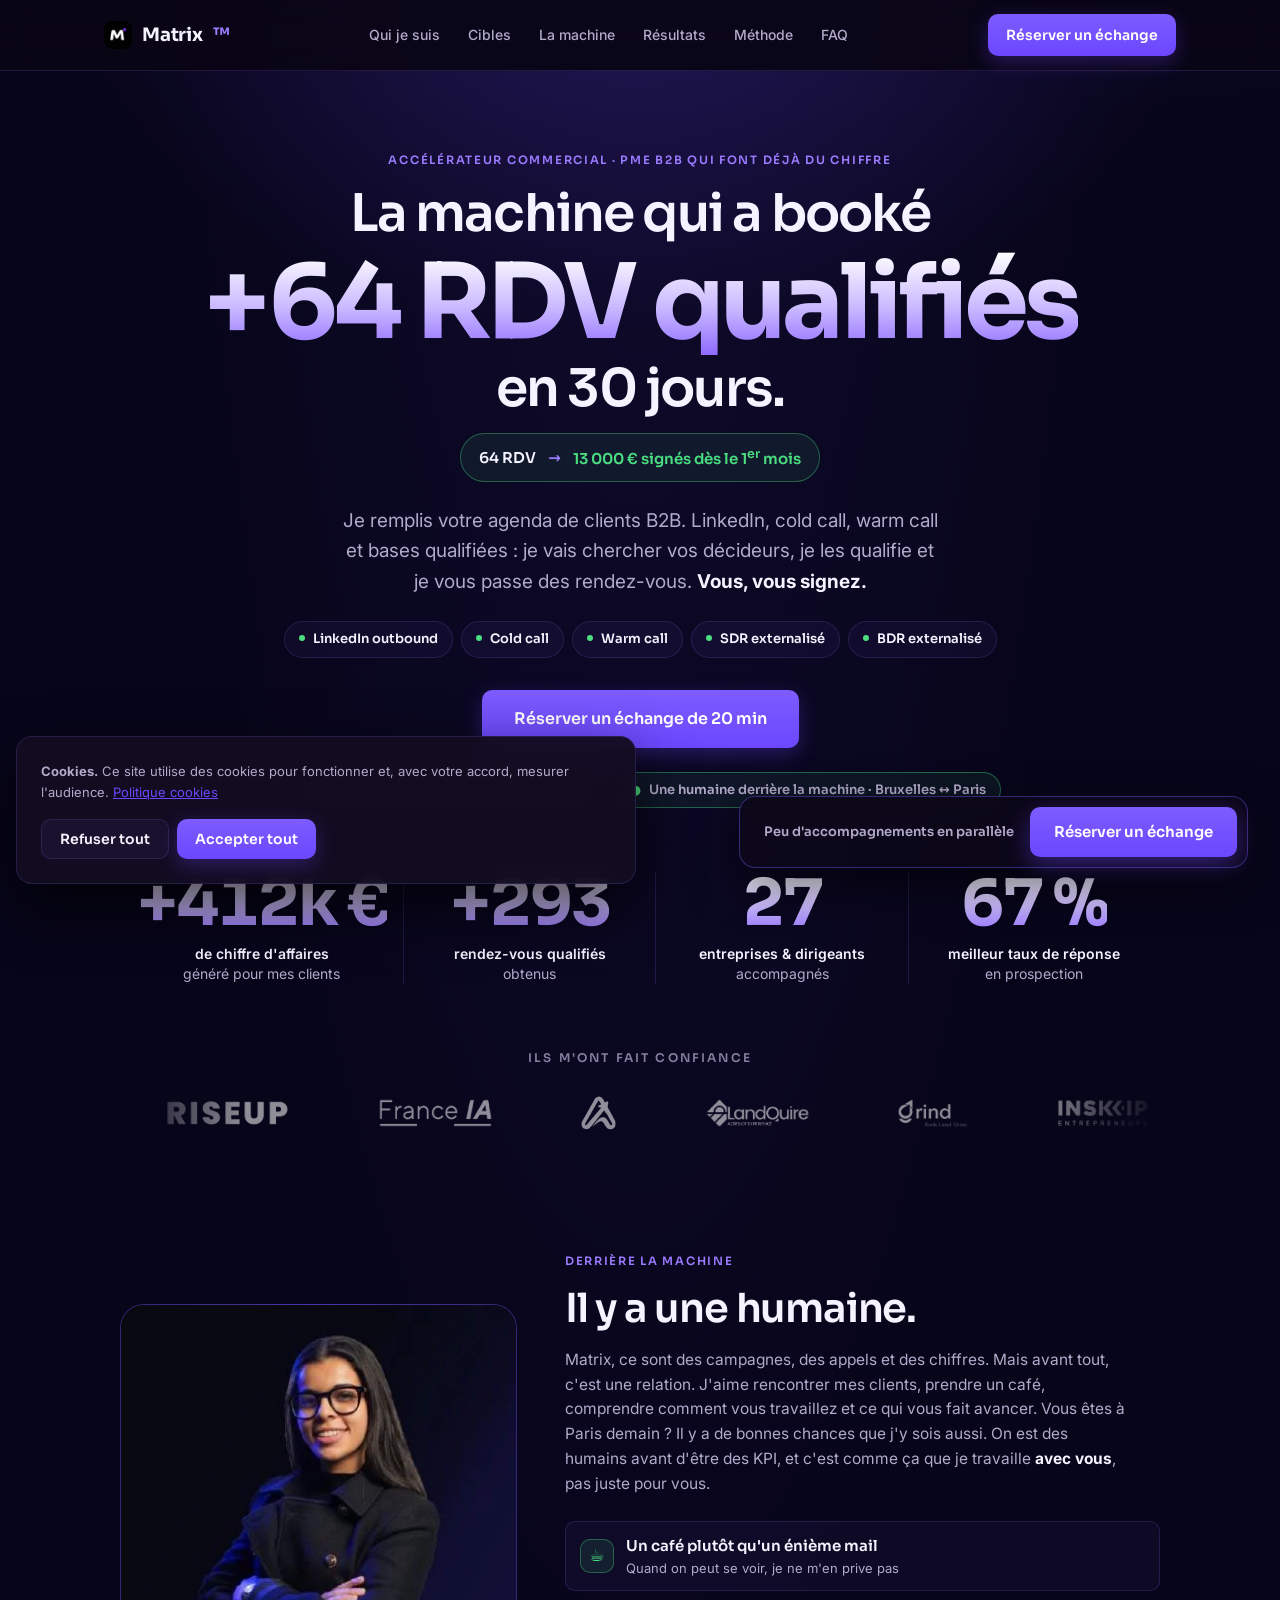
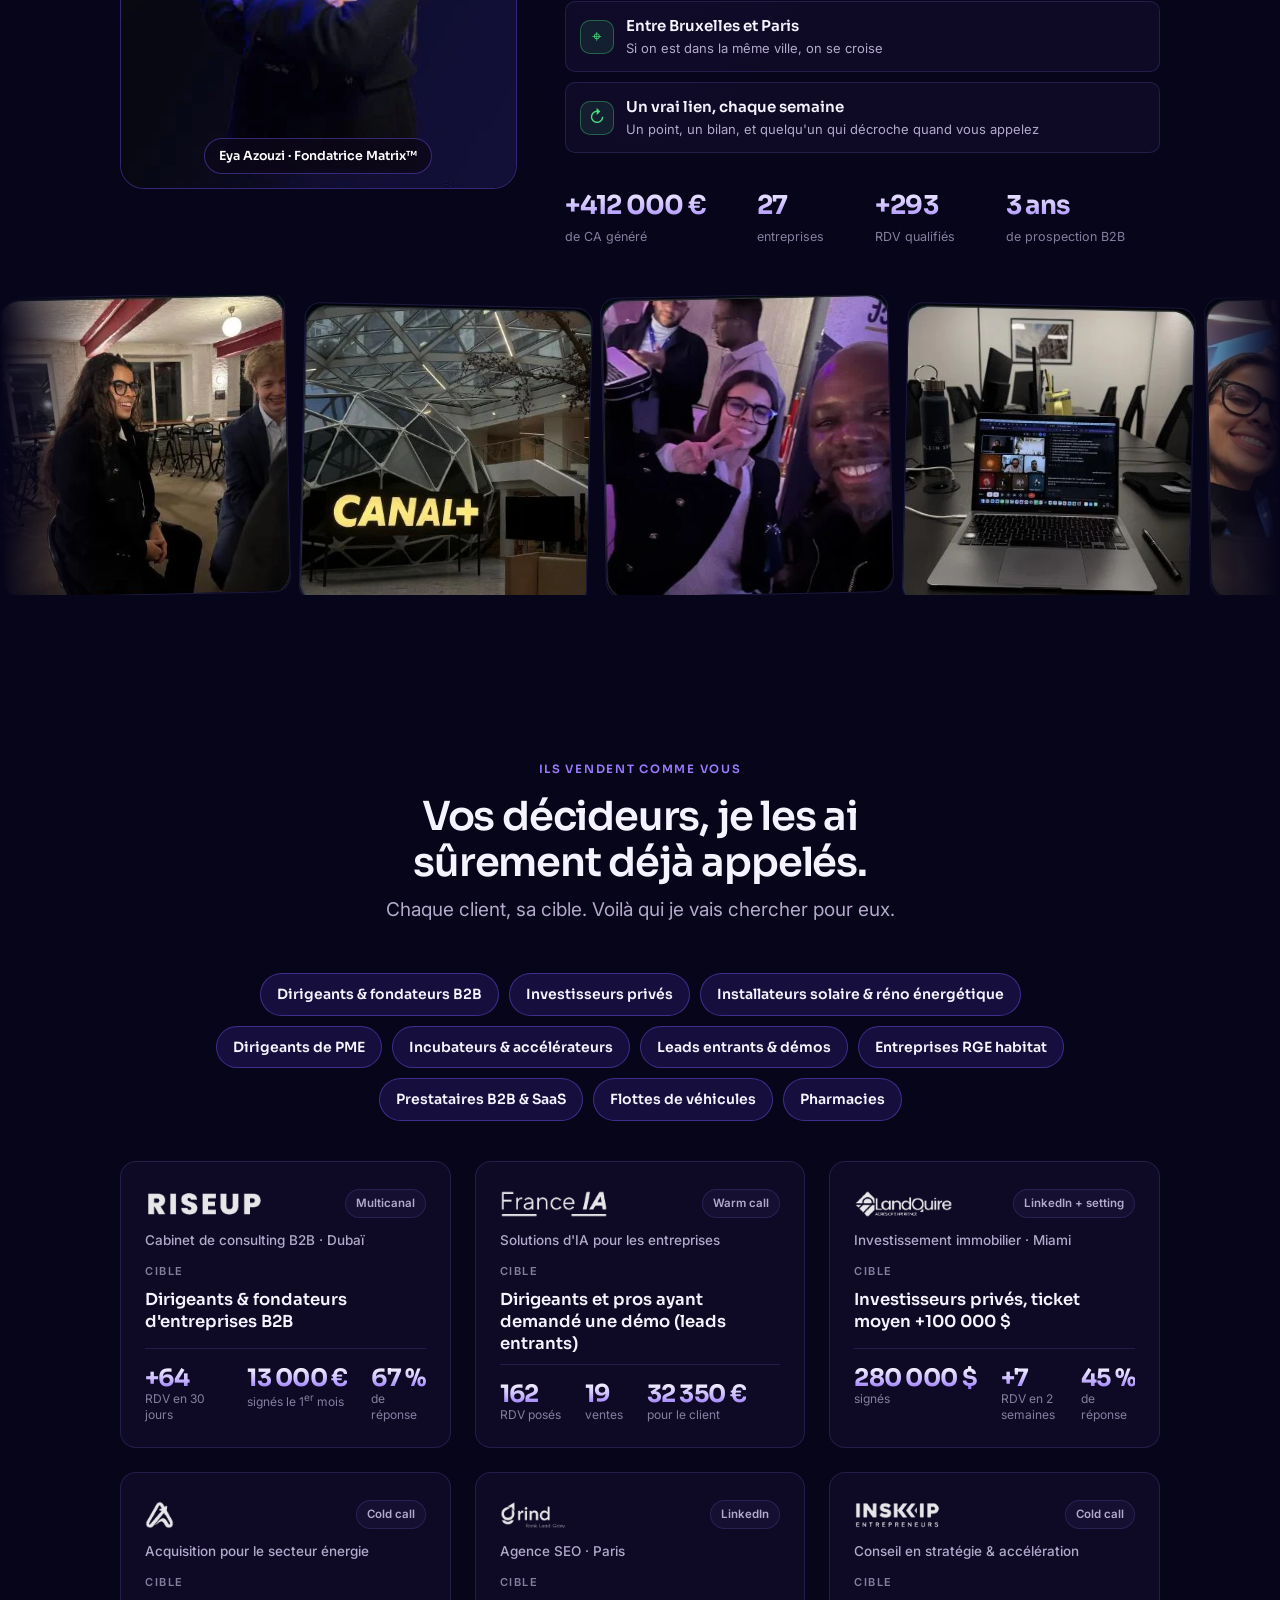
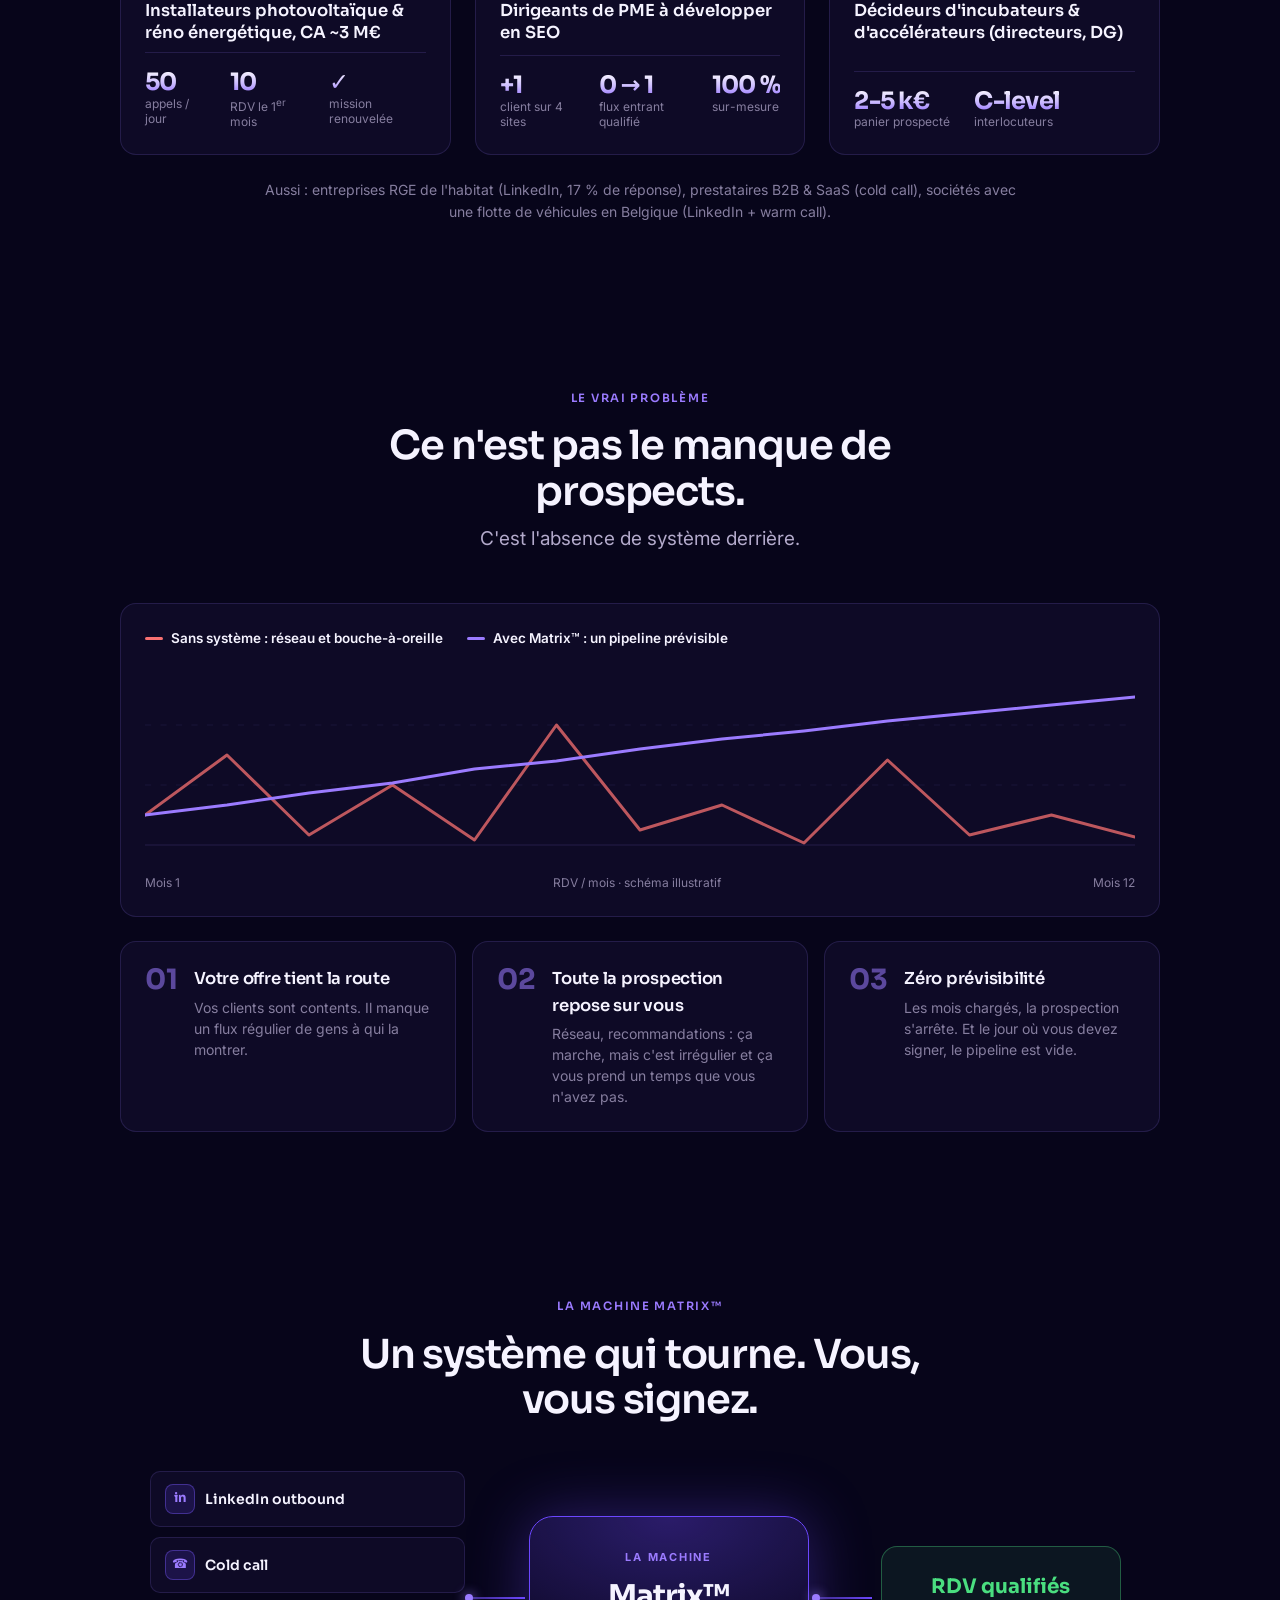
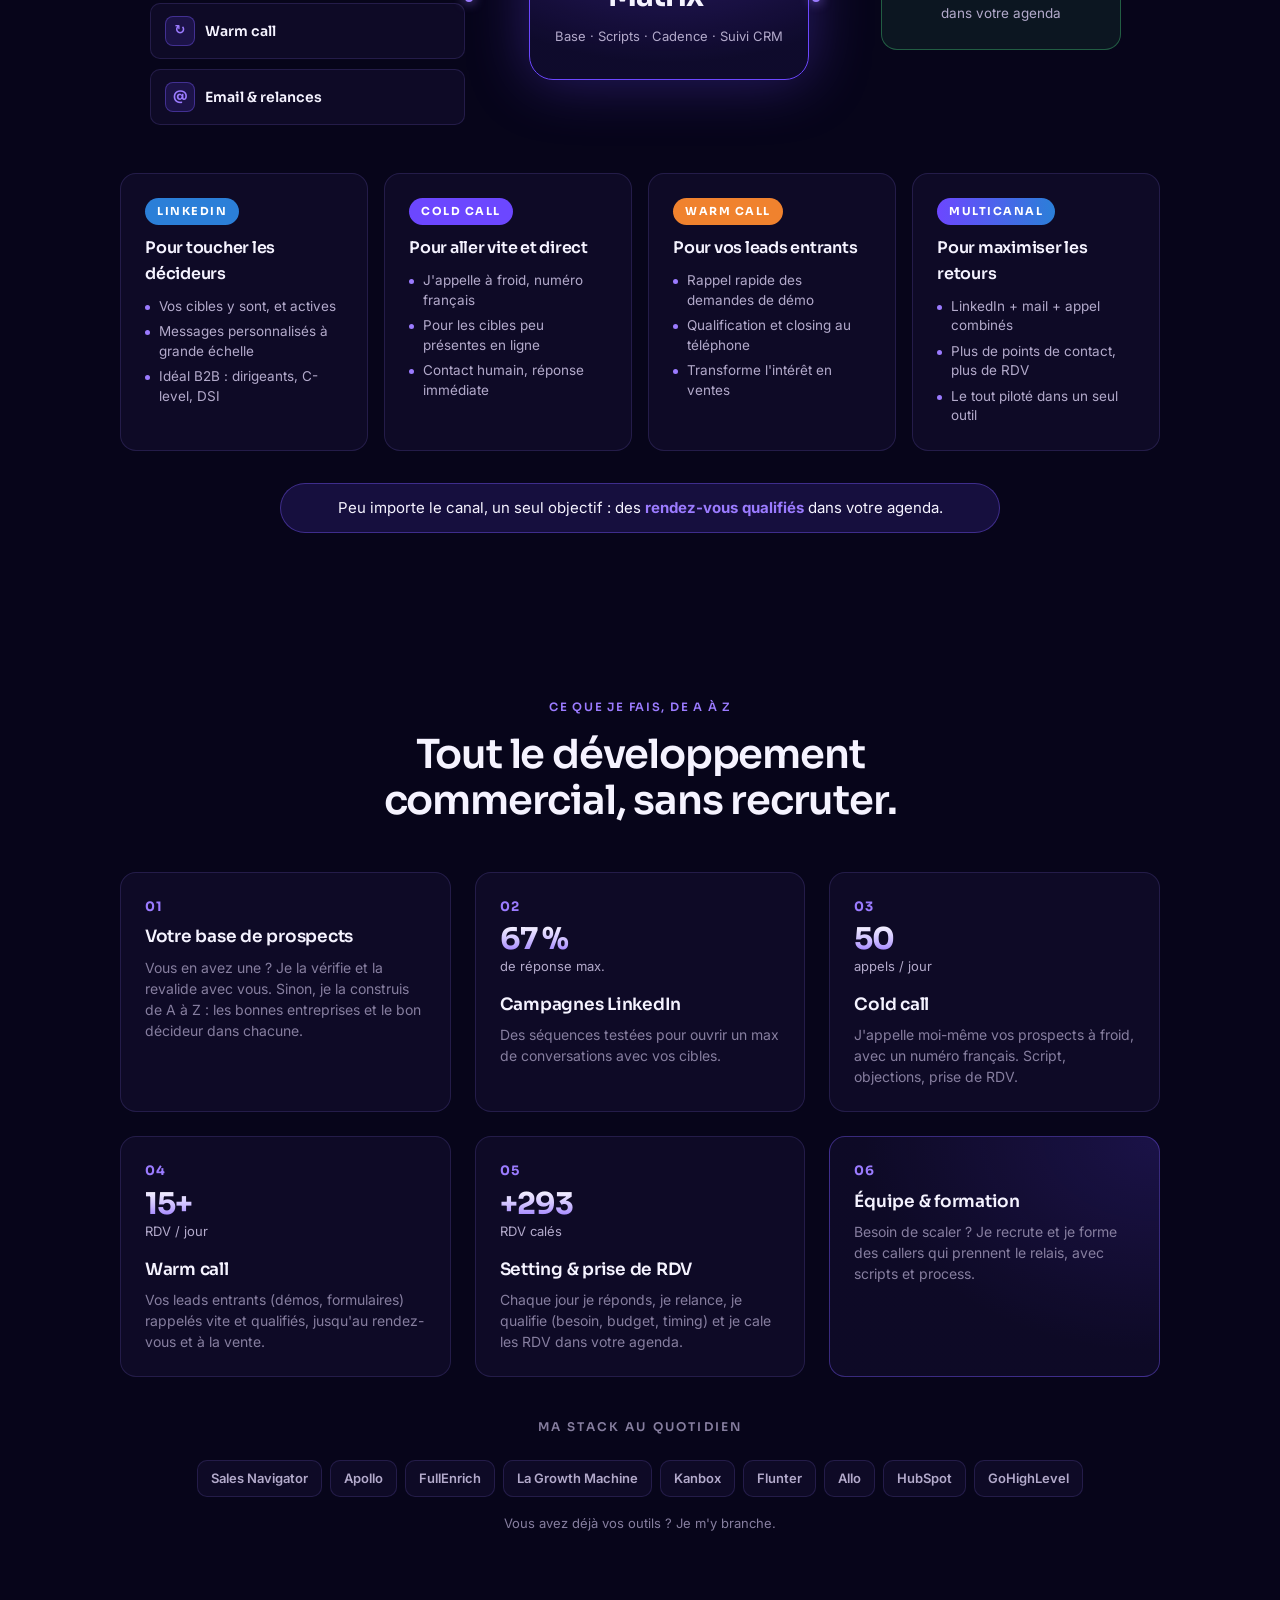
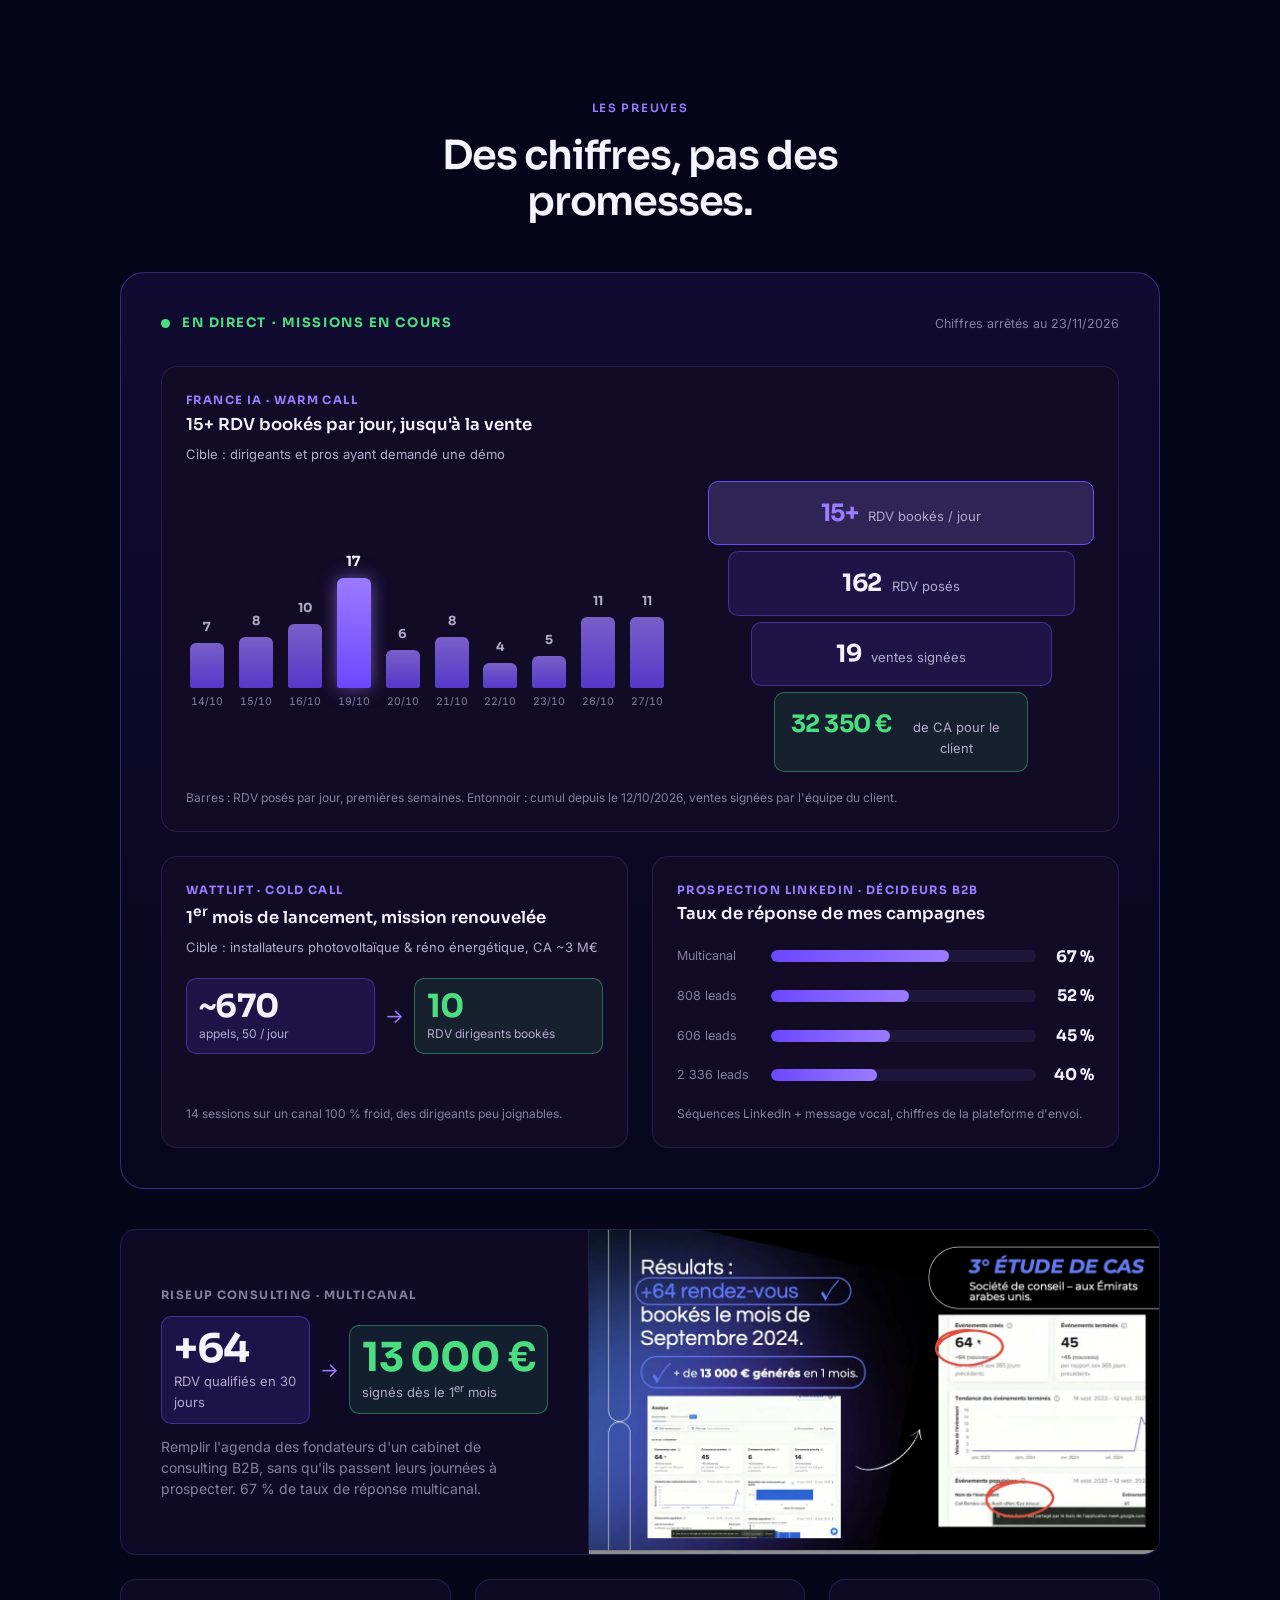
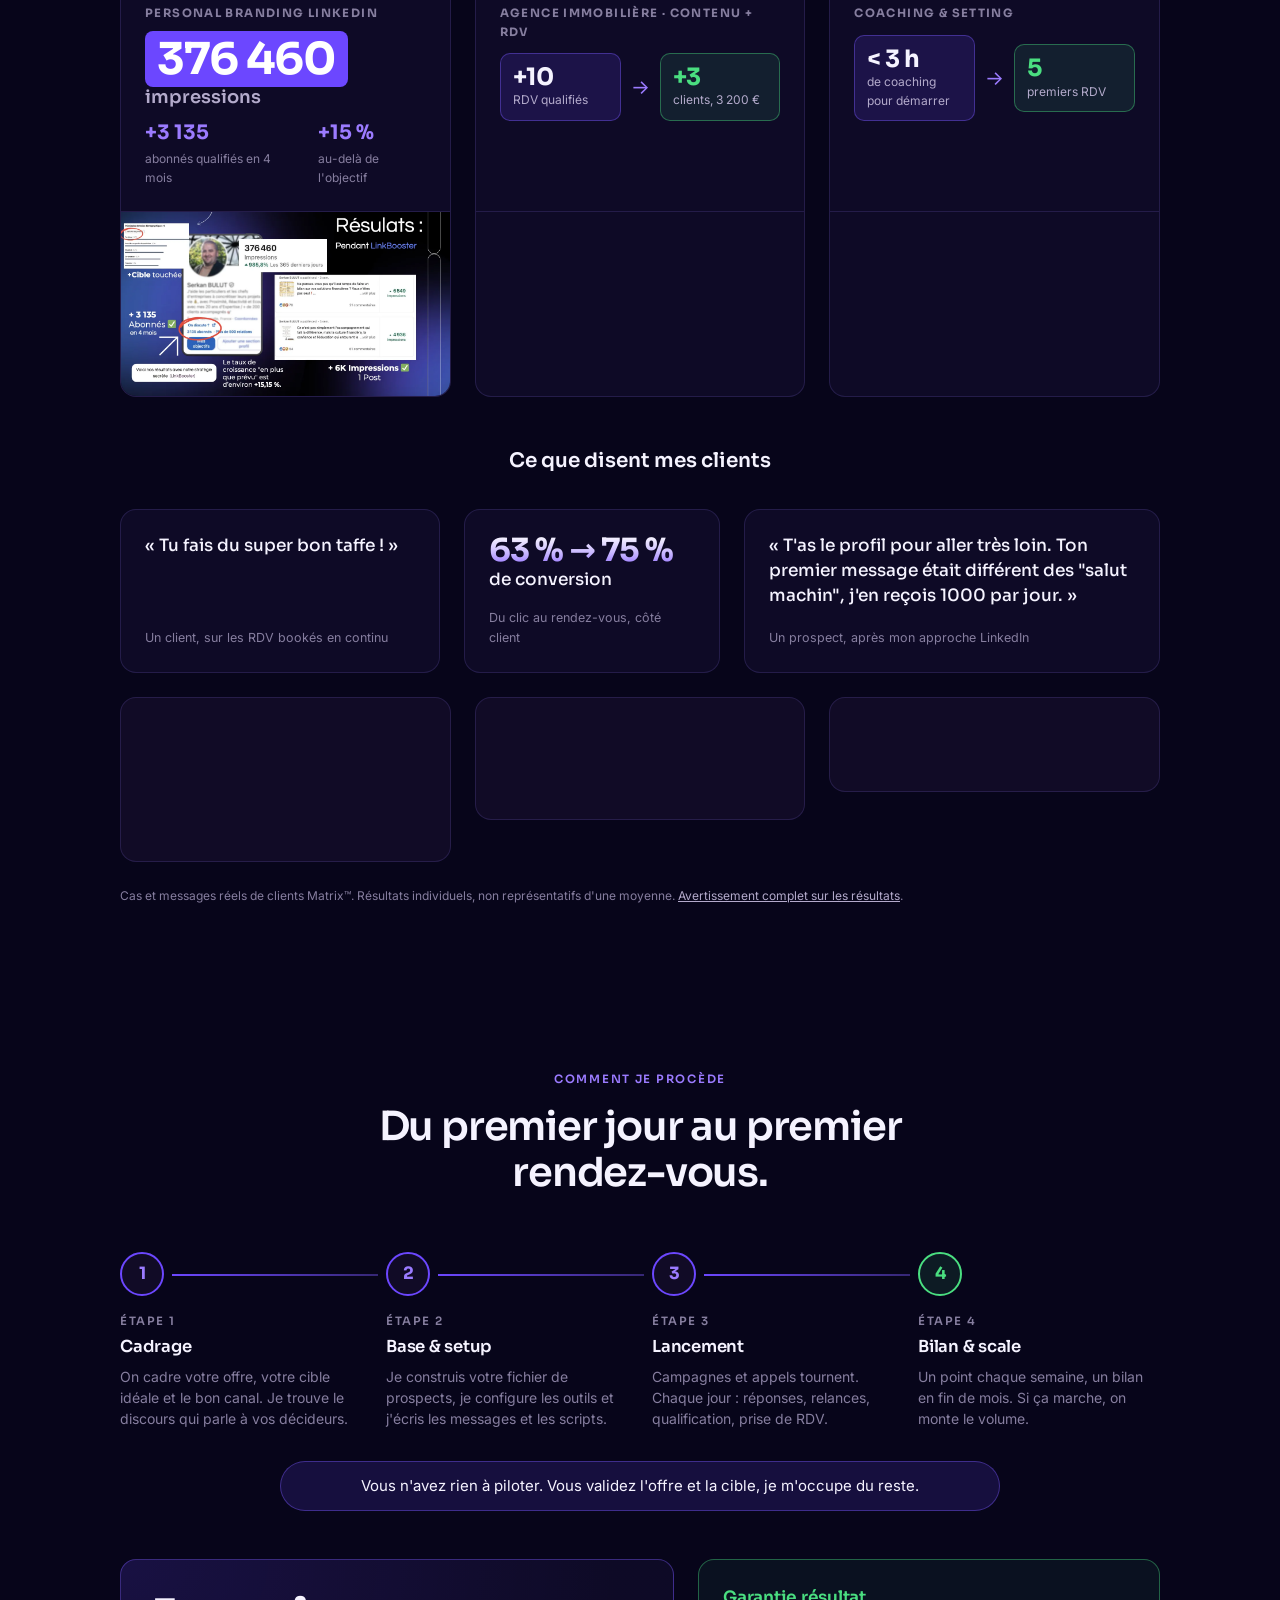
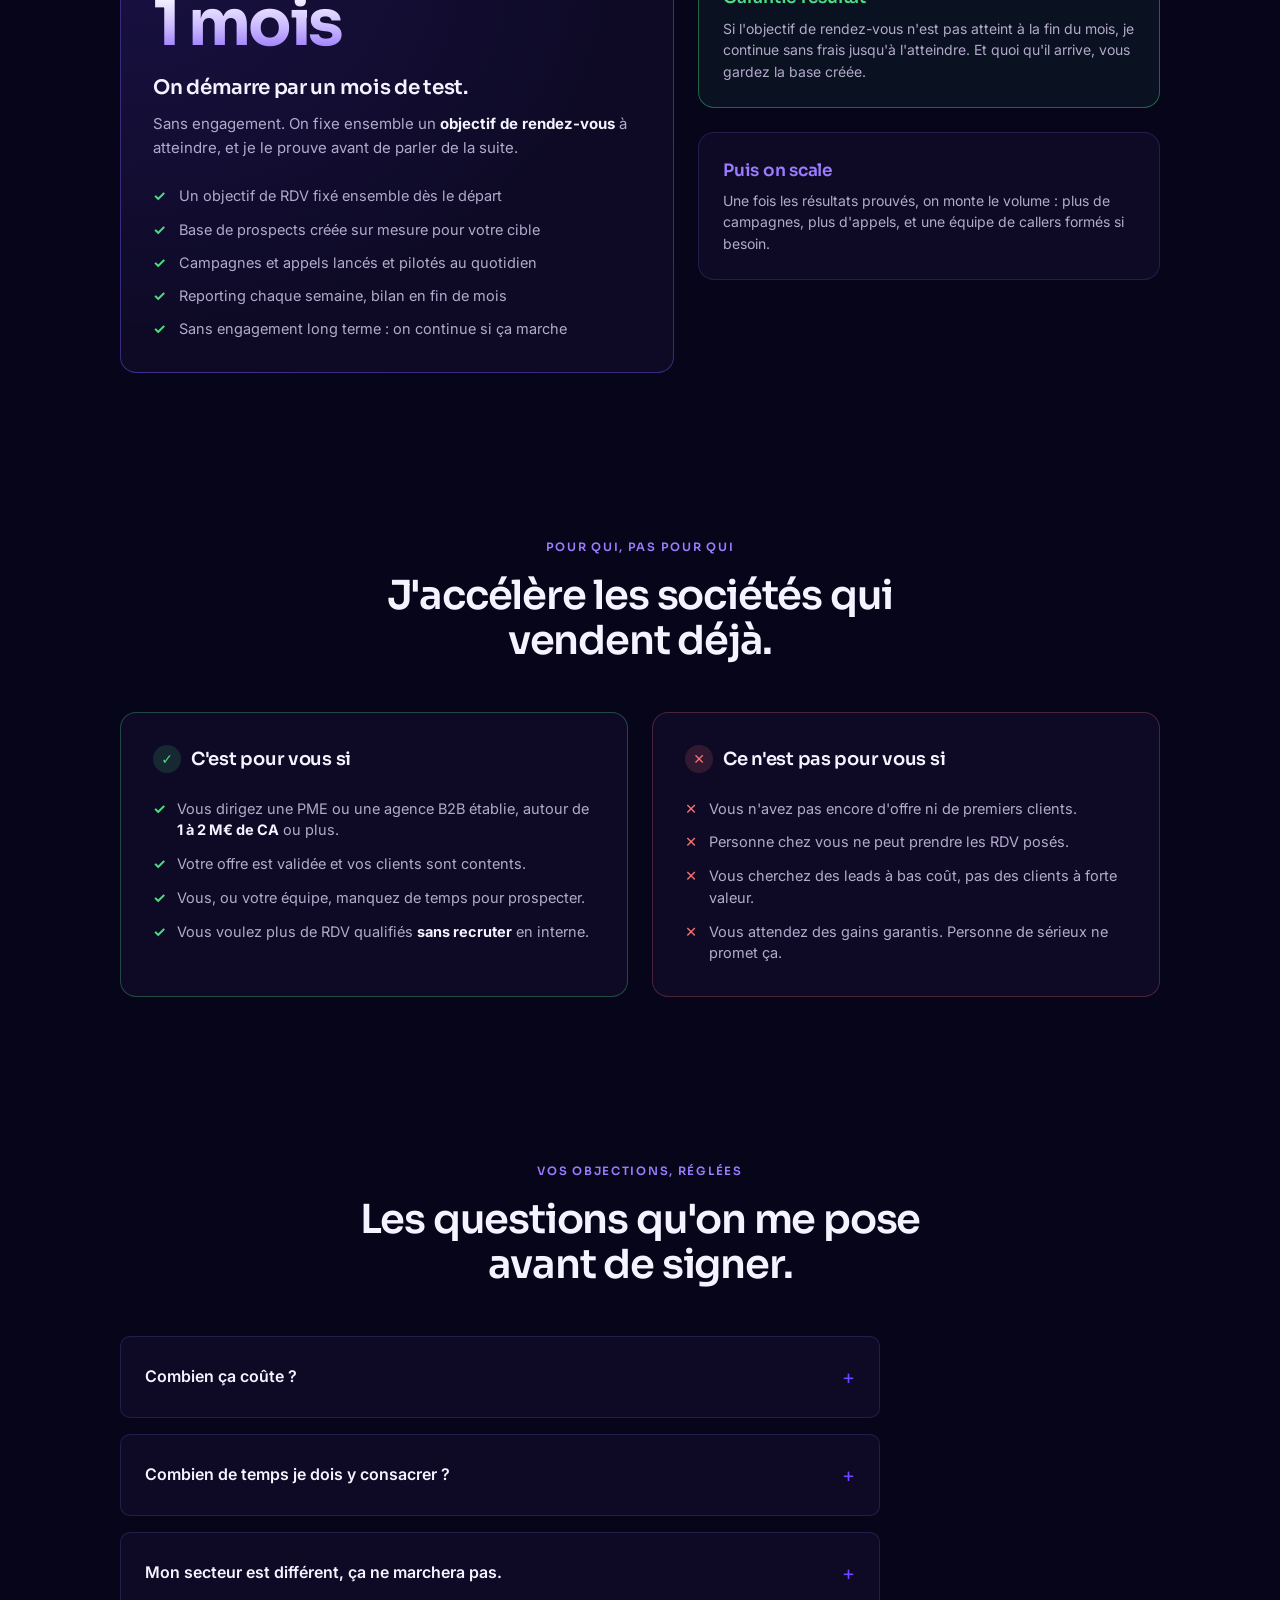
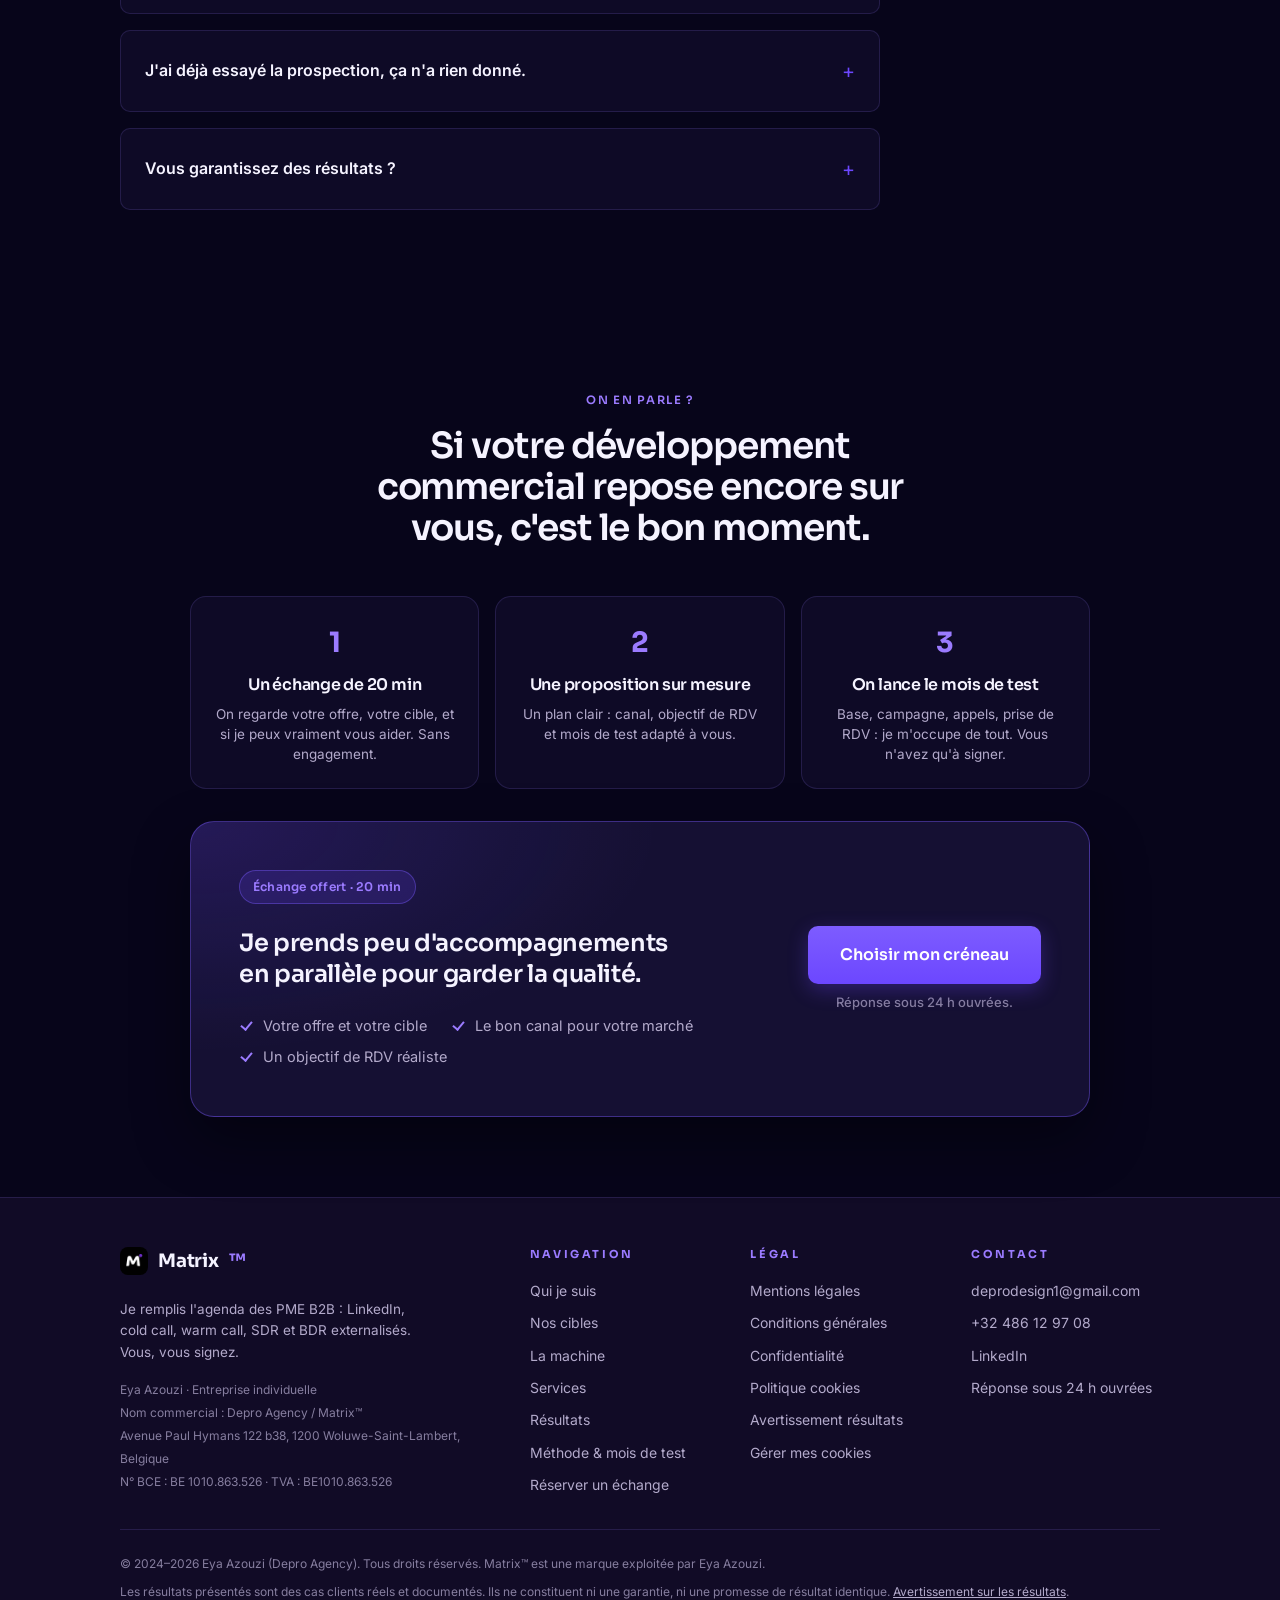
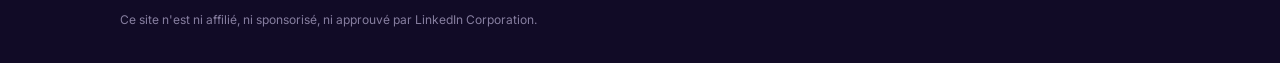
==== commit ecd76300: "site-matrix-V4 : chemins absolus (compatibles trailingSlash false) Co-Authored-By: Claude Opus 5.5 <" ====
--- a/site-matrix-V4/index.html
+++ b/site-matrix-V4/index.html
@@ -10,16 +10,16 @@
   
   <meta name="theme-color" content="#07051a">
   
-  <link rel="icon" type="image/png" sizes="32x32" href="assets/img/favicon-32.png">
-  <link rel="icon" type="image/png" sizes="512x512" href="assets/img/favicon-512.png">
-  <link rel="apple-touch-icon" href="assets/img/apple-touch-icon.png">
+  <link rel="icon" type="image/png" sizes="32x32" href="/site-matrix-V4/assets/img/favicon-32.png">
+  <link rel="icon" type="image/png" sizes="512x512" href="/site-matrix-V4/assets/img/favicon-512.png">
+  <link rel="apple-touch-icon" href="/site-matrix-V4/assets/img/apple-touch-icon.png">
   <link rel="preconnect" href="https://fonts.googleapis.com">
   <link rel="preconnect" href="https://fonts.gstatic.com" crossorigin>
   <link rel="preload" as="style" href="https://fonts.googleapis.com/css2?family=Sora:wght@500;600;700&family=Inter:wght@400;500;600&display=swap">
   <link rel="stylesheet" href="https://fonts.googleapis.com/css2?family=Sora:wght@500;600;700&family=Inter:wght@400;500;600&display=swap" media="print" onload="this.media='all'">
   <noscript><link rel="stylesheet" href="https://fonts.googleapis.com/css2?family=Sora:wght@500;600;700&family=Inter:wght@400;500;600&display=swap"></noscript>
   <link rel="preconnect" href="https://app.iclosed.io" crossorigin>
-  <link rel="preload" as="image" href="assets/img/riseup.webp" fetchpriority="high">
+  <link rel="preload" as="image" href="/site-matrix-V4/assets/img/riseup.webp" fetchpriority="high">
   <!-- Open Graph -->
   <meta property="og:type" content="website">
   <meta property="og:site_name" content="Matrix™">
@@ -56,7 +56,7 @@
     "sameAs": ["https://www.linkedin.com/in/dpagency-be/"]
   }
   </script>
-  <link rel="stylesheet" href="assets/css/main.css?v=12">
+  <link rel="stylesheet" href="/site-matrix-V4/assets/css/main.css?v=12">
 
 
   </head>
@@ -66,7 +66,7 @@
   <header class="site-header">
     <div class="header-inner">
       <a class="brand" href="#" aria-label="Matrix, retour en haut">
-        <img src="assets/img/matrix-logo.webp" alt="" width="26" height="26" decoding="async">
+        <img src="/site-matrix-V4/assets/img/matrix-logo.webp" alt="" width="26" height="26" decoding="async">
         Matrix<span>™</span>
       </a>
       <nav class="header-nav" aria-label="Navigation principale">
@@ -126,24 +126,24 @@
           <p class="logos-title">Ils m'ont fait confiance</p>
           <div class="logos-viewport">
             <ul class="logos-track">
-              <li><img src="assets/img/logos/riseup.webp" alt="Riseup Consulting" width="102" height="24"></li>
-              <li><img src="assets/img/logos/franceia.webp" alt="France IA" width="108" height="28"></li>
-              <li><img src="assets/img/logos/wattlift.webp" alt="Wattlift" width="34" height="33" class="lg-sq"></li>
-              <li><img src="assets/img/logos/landquire.webp" alt="LandQuire" width="112" height="32"></li>
-              <li><img src="assets/img/logos/grind.webp" alt="Grind Agency" width="82" height="34"></li>
-              <li><img src="assets/img/logos/inskip.webp" alt="Inskip Entrepreneurs" width="94" height="30"></li>
-              <li><img src="assets/img/logos/nexum.webp" alt="Nexum Technologies" width="95" height="30"></li>
-              <li><img src="assets/img/logos/helvo.webp" alt="Helvo" width="96" height="26"></li>
-              <li><img src="assets/img/logos/lifedream.webp" alt="Life &amp; Dream ASBL" width="34" height="44" class="lg-sq"></li>
-              <li aria-hidden="true"><img src="assets/img/logos/riseup.webp" alt="" width="102" height="24"></li>
-              <li aria-hidden="true"><img src="assets/img/logos/franceia.webp" alt="" width="108" height="28"></li>
-              <li aria-hidden="true"><img src="assets/img/logos/wattlift.webp" alt="" width="34" height="33" class="lg-sq"></li>
-              <li aria-hidden="true"><img src="assets/img/logos/landquire.webp" alt="" width="112" height="32"></li>
-              <li aria-hidden="true"><img src="assets/img/logos/grind.webp" alt="" width="82" height="34"></li>
-              <li aria-hidden="true"><img src="assets/img/logos/inskip.webp" alt="" width="94" height="30"></li>
-              <li aria-hidden="true"><img src="assets/img/logos/nexum.webp" alt="" width="95" height="30"></li>
-              <li aria-hidden="true"><img src="assets/img/logos/helvo.webp" alt="" width="96" height="26"></li>
-              <li aria-hidden="true"><img src="assets/img/logos/lifedream.webp" alt="" width="34" height="44" class="lg-sq"></li>
+              <li><img src="/site-matrix-V4/assets/img/logos/riseup.webp" alt="Riseup Consulting" width="102" height="24"></li>
+              <li><img src="/site-matrix-V4/assets/img/logos/franceia.webp" alt="France IA" width="108" height="28"></li>
+              <li><img src="/site-matrix-V4/assets/img/logos/wattlift.webp" alt="Wattlift" width="34" height="33" class="lg-sq"></li>
+              <li><img src="/site-matrix-V4/assets/img/logos/landquire.webp" alt="LandQuire" width="112" height="32"></li>
+              <li><img src="/site-matrix-V4/assets/img/logos/grind.webp" alt="Grind Agency" width="82" height="34"></li>
+              <li><img src="/site-matrix-V4/assets/img/logos/inskip.webp" alt="Inskip Entrepreneurs" width="94" height="30"></li>
+              <li><img src="/site-matrix-V4/assets/img/logos/nexum.webp" alt="Nexum Technologies" width="95" height="30"></li>
+              <li><img src="/site-matrix-V4/assets/img/logos/helvo.webp" alt="Helvo" width="96" height="26"></li>
+              <li><img src="/site-matrix-V4/assets/img/logos/lifedream.webp" alt="Life &amp; Dream ASBL" width="34" height="44" class="lg-sq"></li>
+              <li aria-hidden="true"><img src="/site-matrix-V4/assets/img/logos/riseup.webp" alt="" width="102" height="24"></li>
+              <li aria-hidden="true"><img src="/site-matrix-V4/assets/img/logos/franceia.webp" alt="" width="108" height="28"></li>
+              <li aria-hidden="true"><img src="/site-matrix-V4/assets/img/logos/wattlift.webp" alt="" width="34" height="33" class="lg-sq"></li>
+              <li aria-hidden="true"><img src="/site-matrix-V4/assets/img/logos/landquire.webp" alt="" width="112" height="32"></li>
+              <li aria-hidden="true"><img src="/site-matrix-V4/assets/img/logos/grind.webp" alt="" width="82" height="34"></li>
+              <li aria-hidden="true"><img src="/site-matrix-V4/assets/img/logos/inskip.webp" alt="" width="94" height="30"></li>
+              <li aria-hidden="true"><img src="/site-matrix-V4/assets/img/logos/nexum.webp" alt="" width="95" height="30"></li>
+              <li aria-hidden="true"><img src="/site-matrix-V4/assets/img/logos/helvo.webp" alt="" width="96" height="26"></li>
+              <li aria-hidden="true"><img src="/site-matrix-V4/assets/img/logos/lifedream.webp" alt="" width="34" height="44" class="lg-sq"></li>
             </ul>
           </div>
         </div>
@@ -155,7 +155,7 @@
       <div class="container">
         <div class="founder reveal">
           <div class="founder-photo">
-            <img src="assets/img/eya-azouzi.webp" alt="Eya Azouzi, fondatrice de Matrix" width="400" height="490" loading="lazy" decoding="async">
+            <img src="/site-matrix-V4/assets/img/eya-azouzi.webp" alt="Eya Azouzi, fondatrice de Matrix" width="400" height="490" loading="lazy" decoding="async">
             <span class="founder-tag">Eya Azouzi · Fondatrice Matrix™</span>
           </div>
           <div class="founder-body">
@@ -178,18 +178,18 @@
       </div>
       <div class="photo-band reveal" aria-label="Photos avec mes clients et sur le terrain">
         <ul class="photo-track">
-          <li><img src="assets/img/terrain-1.webp" alt="Rendez-vous client en face à face" width="374" height="390"></li>
-          <li><img src="assets/img/terrain-5.webp" alt="Rendez-vous chez CANAL+" width="374" height="390"></li>
-          <li><img src="assets/img/terrain-2.webp" alt="Événement networking" width="374" height="390"></li>
-          <li><img src="assets/img/terrain-4.webp" alt="Session d'appels en visio avec un client" width="374" height="390"></li>
-          <li><img src="assets/img/terrain-3.webp" alt="Salon professionnel" width="374" height="390"></li>
-          <li><img src="assets/img/terrain-6.webp" alt="Dîner d'affaires" width="374" height="390"></li>
-          <li aria-hidden="true"><img src="assets/img/terrain-1.webp" alt="" width="374" height="390"></li>
-          <li aria-hidden="true"><img src="assets/img/terrain-5.webp" alt="" width="374" height="390"></li>
-          <li aria-hidden="true"><img src="assets/img/terrain-2.webp" alt="" width="374" height="390"></li>
-          <li aria-hidden="true"><img src="assets/img/terrain-4.webp" alt="" width="374" height="390"></li>
-          <li aria-hidden="true"><img src="assets/img/terrain-3.webp" alt="" width="374" height="390"></li>
-          <li aria-hidden="true"><img src="assets/img/terrain-6.webp" alt="" width="374" height="390"></li>
+          <li><img src="/site-matrix-V4/assets/img/terrain-1.webp" alt="Rendez-vous client en face à face" width="374" height="390"></li>
+          <li><img src="/site-matrix-V4/assets/img/terrain-5.webp" alt="Rendez-vous chez CANAL+" width="374" height="390"></li>
+          <li><img src="/site-matrix-V4/assets/img/terrain-2.webp" alt="Événement networking" width="374" height="390"></li>
+          <li><img src="/site-matrix-V4/assets/img/terrain-4.webp" alt="Session d'appels en visio avec un client" width="374" height="390"></li>
+          <li><img src="/site-matrix-V4/assets/img/terrain-3.webp" alt="Salon professionnel" width="374" height="390"></li>
+          <li><img src="/site-matrix-V4/assets/img/terrain-6.webp" alt="Dîner d'affaires" width="374" height="390"></li>
+          <li aria-hidden="true"><img src="/site-matrix-V4/assets/img/terrain-1.webp" alt="" width="374" height="390"></li>
+          <li aria-hidden="true"><img src="/site-matrix-V4/assets/img/terrain-5.webp" alt="" width="374" height="390"></li>
+          <li aria-hidden="true"><img src="/site-matrix-V4/assets/img/terrain-2.webp" alt="" width="374" height="390"></li>
+          <li aria-hidden="true"><img src="/site-matrix-V4/assets/img/terrain-4.webp" alt="" width="374" height="390"></li>
+          <li aria-hidden="true"><img src="/site-matrix-V4/assets/img/terrain-3.webp" alt="" width="374" height="390"></li>
+          <li aria-hidden="true"><img src="/site-matrix-V4/assets/img/terrain-6.webp" alt="" width="374" height="390"></li>
         </ul>
       </div>
     </section>
@@ -211,7 +211,7 @@
 
         <div class="icp-cards">
           <article class="card icp-card reveal">
-            <div class="ic-head"><img src="assets/img/logos/riseup.webp" alt="Riseup Consulting" width="102" height="24" loading="lazy"><span class="ic-chan">Multicanal</span></div>
+            <div class="ic-head"><img src="/site-matrix-V4/assets/img/logos/riseup.webp" alt="Riseup Consulting" width="102" height="24" loading="lazy"><span class="ic-chan">Multicanal</span></div>
             <p class="ic-sector">Cabinet de consulting B2B · Dubaï</p>
             <p class="ic-label">Cible</p>
             <p class="ic-target">Dirigeants &amp; fondateurs d'entreprises B2B</p>
@@ -222,7 +222,7 @@
             </div>
           </article>
           <article class="card icp-card reveal">
-            <div class="ic-head"><img src="assets/img/logos/franceia.webp" alt="France IA" width="108" height="28" loading="lazy"><span class="ic-chan">Warm call</span></div>
+            <div class="ic-head"><img src="/site-matrix-V4/assets/img/logos/franceia.webp" alt="France IA" width="108" height="28" loading="lazy"><span class="ic-chan">Warm call</span></div>
             <p class="ic-sector">Solutions d'IA pour les entreprises</p>
             <p class="ic-label">Cible</p>
             <p class="ic-target">Dirigeants et pros ayant demandé une démo (leads entrants)</p>
@@ -233,7 +233,7 @@
             </div>
           </article>
           <article class="card icp-card reveal">
-            <div class="ic-head"><img src="assets/img/logos/landquire.webp" alt="LandQuire" width="112" height="32" loading="lazy"><span class="ic-chan">LinkedIn + setting</span></div>
+            <div class="ic-head"><img src="/site-matrix-V4/assets/img/logos/landquire.webp" alt="LandQuire" width="112" height="32" loading="lazy"><span class="ic-chan">LinkedIn + setting</span></div>
             <p class="ic-sector">Investissement immobilier · Miami</p>
             <p class="ic-label">Cible</p>
             <p class="ic-target">Investisseurs privés, ticket moyen +100 000 $</p>
@@ -244,7 +244,7 @@
             </div>
           </article>
           <article class="card icp-card reveal">
-            <div class="ic-head"><img src="assets/img/logos/wattlift.webp" alt="Wattlift" width="34" height="33" loading="lazy"><span class="ic-chan">Cold call</span></div>
+            <div class="ic-head"><img src="/site-matrix-V4/assets/img/logos/wattlift.webp" alt="Wattlift" width="34" height="33" loading="lazy"><span class="ic-chan">Cold call</span></div>
             <p class="ic-sector">Acquisition pour le secteur énergie</p>
             <p class="ic-label">Cible</p>
             <p class="ic-target">Installateurs photovoltaïque &amp; réno énergétique, CA ~3 M€</p>
@@ -255,7 +255,7 @@
             </div>
           </article>
           <article class="card icp-card reveal">
-            <div class="ic-head"><img src="assets/img/logos/grind.webp" alt="Grind Agency" width="82" height="34" loading="lazy"><span class="ic-chan">LinkedIn</span></div>
+            <div class="ic-head"><img src="/site-matrix-V4/assets/img/logos/grind.webp" alt="Grind Agency" width="82" height="34" loading="lazy"><span class="ic-chan">LinkedIn</span></div>
             <p class="ic-sector">Agence SEO · Paris</p>
             <p class="ic-label">Cible</p>
             <p class="ic-target">Dirigeants de PME à développer en SEO</p>
@@ -266,7 +266,7 @@
             </div>
           </article>
           <article class="card icp-card reveal">
-            <div class="ic-head"><img src="assets/img/logos/inskip.webp" alt="Inskip Entrepreneurs" width="94" height="30" loading="lazy"><span class="ic-chan">Cold call</span></div>
+            <div class="ic-head"><img src="/site-matrix-V4/assets/img/logos/inskip.webp" alt="Inskip Entrepreneurs" width="94" height="30" loading="lazy"><span class="ic-chan">Cold call</span></div>
             <p class="ic-sector">Conseil en stratégie &amp; accélération</p>
             <p class="ic-label">Cible</p>
             <p class="ic-target">Décideurs d'incubateurs &amp; d'accélérateurs (directeurs, DG)</p>
@@ -522,7 +522,7 @@
               </div>
               <p>Remplir l'agenda des fondateurs d'un cabinet de consulting B2B, sans qu'ils passent leurs journées à prospecter. 67 % de taux de réponse multicanal.</p>
             </div>
-            <img src="assets/img/case-64rdv.webp" alt="Capture : 64 rendez-vous qualifiés bookés en 30 jours" width="1150" height="654" loading="lazy" decoding="async">
+            <img src="/site-matrix-V4/assets/img/case-64rdv.webp" alt="Capture : 64 rendez-vous qualifiés bookés en 30 jours" width="1150" height="654" loading="lazy" decoding="async">
           </article>
           <article class="card proof-card reveal">
             <div class="proof-body">
@@ -533,7 +533,7 @@
                 <div><strong>+15 %</strong><span>au-delà de l'objectif</span></div>
               </div>
             </div>
-            <img src="assets/img/case-serkan.webp" alt="Capture : 376 460 impressions LinkedIn" width="1150" height="640" loading="lazy" decoding="async">
+            <img src="/site-matrix-V4/assets/img/case-serkan.webp" alt="Capture : 376 460 impressions LinkedIn" width="1150" height="640" loading="lazy" decoding="async">
           </article>
           <article class="card proof-card reveal">
             <div class="proof-body">
@@ -544,7 +544,7 @@
                 <div class="mf-step mf-win"><strong>+3</strong><span>clients, 3 200 €</span></div>
               </div>
             </div>
-            <img src="assets/img/case-thibault.webp" alt="Capture : 10 RDV qualifiés, 3 clients signés" width="1150" height="650" loading="lazy" decoding="async">
+            <img src="/site-matrix-V4/assets/img/case-thibault.webp" alt="Capture : 10 RDV qualifiés, 3 clients signés" width="1150" height="650" loading="lazy" decoding="async">
           </article>
           <article class="card proof-card reveal">
             <div class="proof-body">
@@ -555,7 +555,7 @@
                 <div class="mf-step mf-win"><strong>5</strong><span>premiers RDV</span></div>
               </div>
             </div>
-            <img src="assets/img/case-coaching-setting.webp" alt="Capture : premier rendez-vous ciblé après la première session" width="1150" height="642" loading="lazy" decoding="async">
+            <img src="/site-matrix-V4/assets/img/case-coaching-setting.webp" alt="Capture : premier rendez-vous ciblé après la première session" width="1150" height="642" loading="lazy" decoding="async">
           </article>
         </div>
 
@@ -576,9 +576,9 @@
             </figure>
           </div>
           <div class="dm-grid">
-            <figure class="dm reveal"><img src="assets/img/retour-5.webp" width="1290" height="637" alt="Message reçu : un dirigeant demande à échanger" loading="lazy" decoding="async"></figure>
-            <figure class="dm reveal"><img src="assets/img/retour-1.webp" width="1290" height="473" alt="Message reçu : félicitations pour l'engagement des publications" loading="lazy" decoding="async"></figure>
-            <figure class="dm reveal"><img src="assets/img/retour-3.webp" width="1290" height="363" alt="Message reçu : question sur la croissance LinkedIn" loading="lazy" decoding="async"></figure>
+            <figure class="dm reveal"><img src="/site-matrix-V4/assets/img/retour-5.webp" width="1290" height="637" alt="Message reçu : un dirigeant demande à échanger" loading="lazy" decoding="async"></figure>
+            <figure class="dm reveal"><img src="/site-matrix-V4/assets/img/retour-1.webp" width="1290" height="473" alt="Message reçu : félicitations pour l'engagement des publications" loading="lazy" decoding="async"></figure>
+            <figure class="dm reveal"><img src="/site-matrix-V4/assets/img/retour-3.webp" width="1290" height="363" alt="Message reçu : question sur la croissance LinkedIn" loading="lazy" decoding="async"></figure>
           </div>
         </div>
         <p class="proof-disclaimer">Cas et messages réels de clients Matrix™. Résultats individuels, non représentatifs d'une moyenne. <a href="https://matrix-incubateur.be/legal/avertissement-resultats">Avertissement complet sur les résultats</a>.</p>
@@ -778,7 +778,7 @@
       <div class="footer-grid">
         <div>
           <a class="brand" href="#">
-            <img src="assets/img/matrix-logo.webp" alt="" width="26" height="26" loading="lazy" decoding="async">
+            <img src="/site-matrix-V4/assets/img/matrix-logo.webp" alt="" width="26" height="26" loading="lazy" decoding="async">
             Matrix<span>™</span>
           </a>
           <p class="footer-tagline">Je remplis l'agenda des PME B2B : LinkedIn, cold call, warm call, SDR et BDR externalisés. Vous, vous signez.</p>
@@ -830,7 +830,7 @@
     </div>
   </footer>
 
-  <script src="assets/js/main.js?v=11" defer></script>
+  <script src="/site-matrix-V4/assets/js/main.js?v=11" defer></script>
 
 </body>
 </html>
